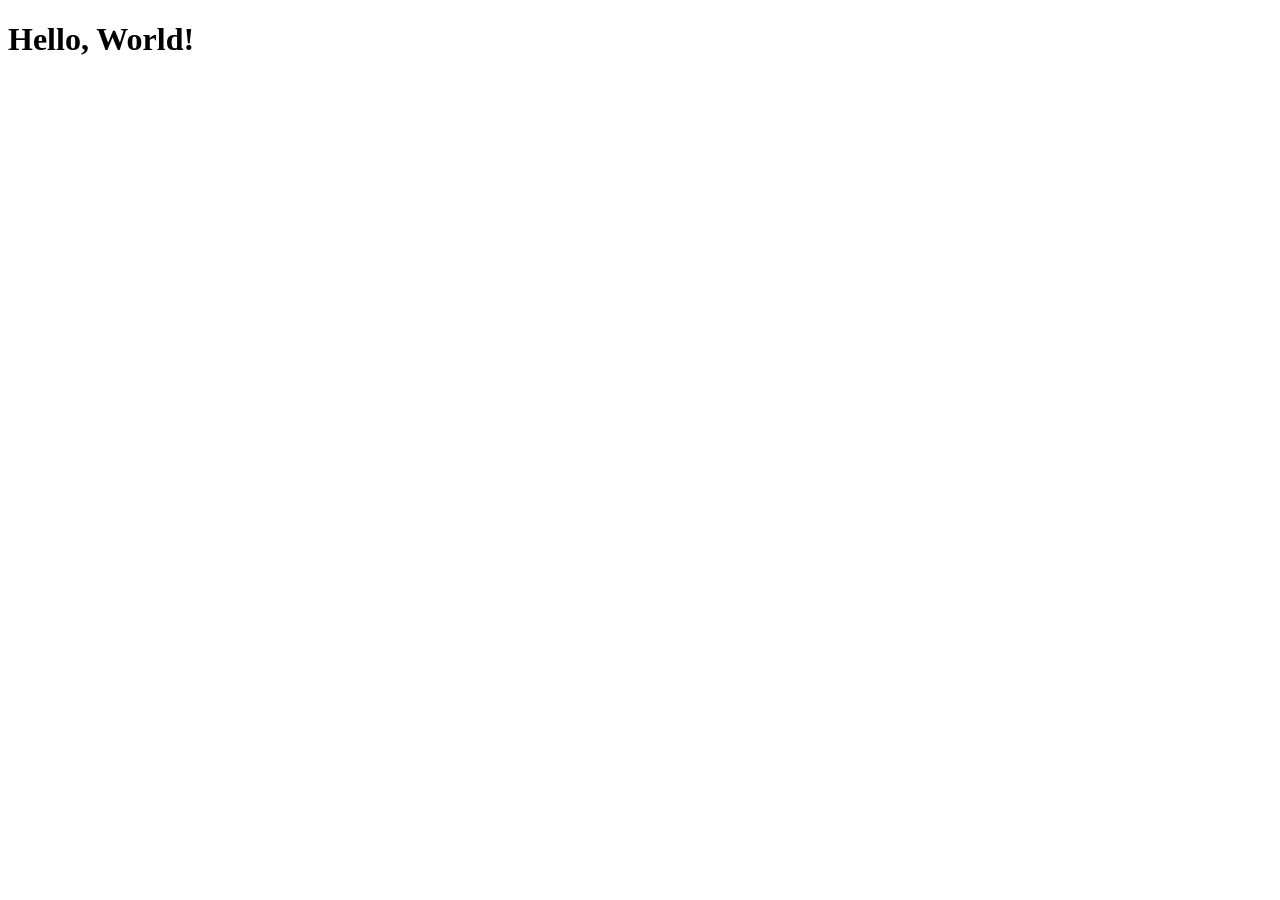
==== index.html @ c5223af7 "Initial website files" ====
<!DOCTYPE html>
<html lang="en">
<head>
    <meta charset="UTF-8">
    <meta name="viewport" content="width=device-width, initial-scale=1.0">
    <title>Document</title>
    <link rel="stylesheet" href="style.css">
</head>
<body>
    <h1>Hello, World!</h1>
</body>
</html>
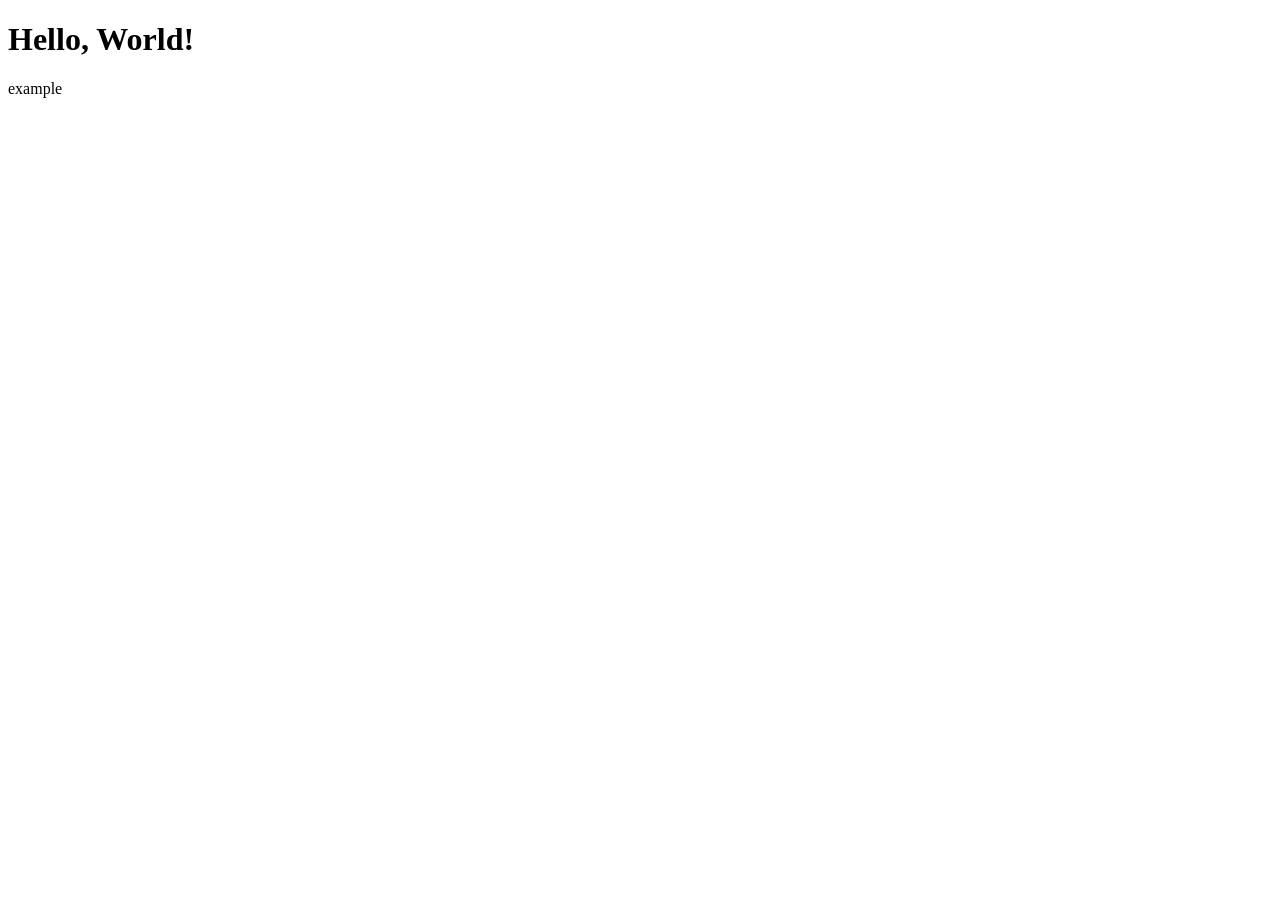
==== commit 113aa0e6: "example" ====
--- a/index.html
+++ b/index.html
@@ -8,5 +8,6 @@
 </head>
 <body>
     <h1>Hello, World!</h1>
+    <p>example</p>
 </body>
 </html>
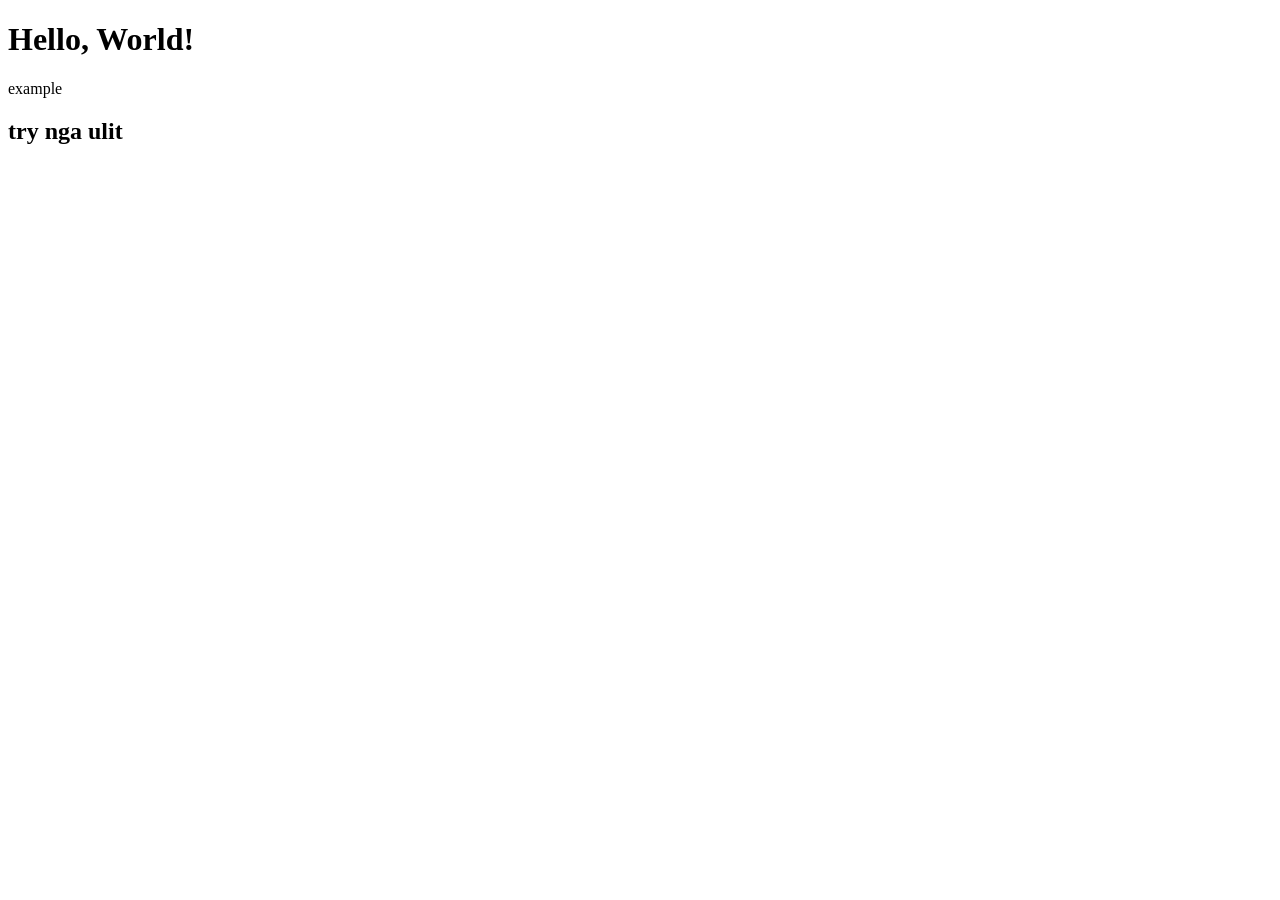
==== commit 110fe10d: "try nga ulit" ====
--- a/index.html
+++ b/index.html
@@ -9,5 +9,6 @@
 <body>
     <h1>Hello, World!</h1>
     <p>example</p>
+    <h2>try nga ulit</h2>
 </body>
-</html>+</html> 
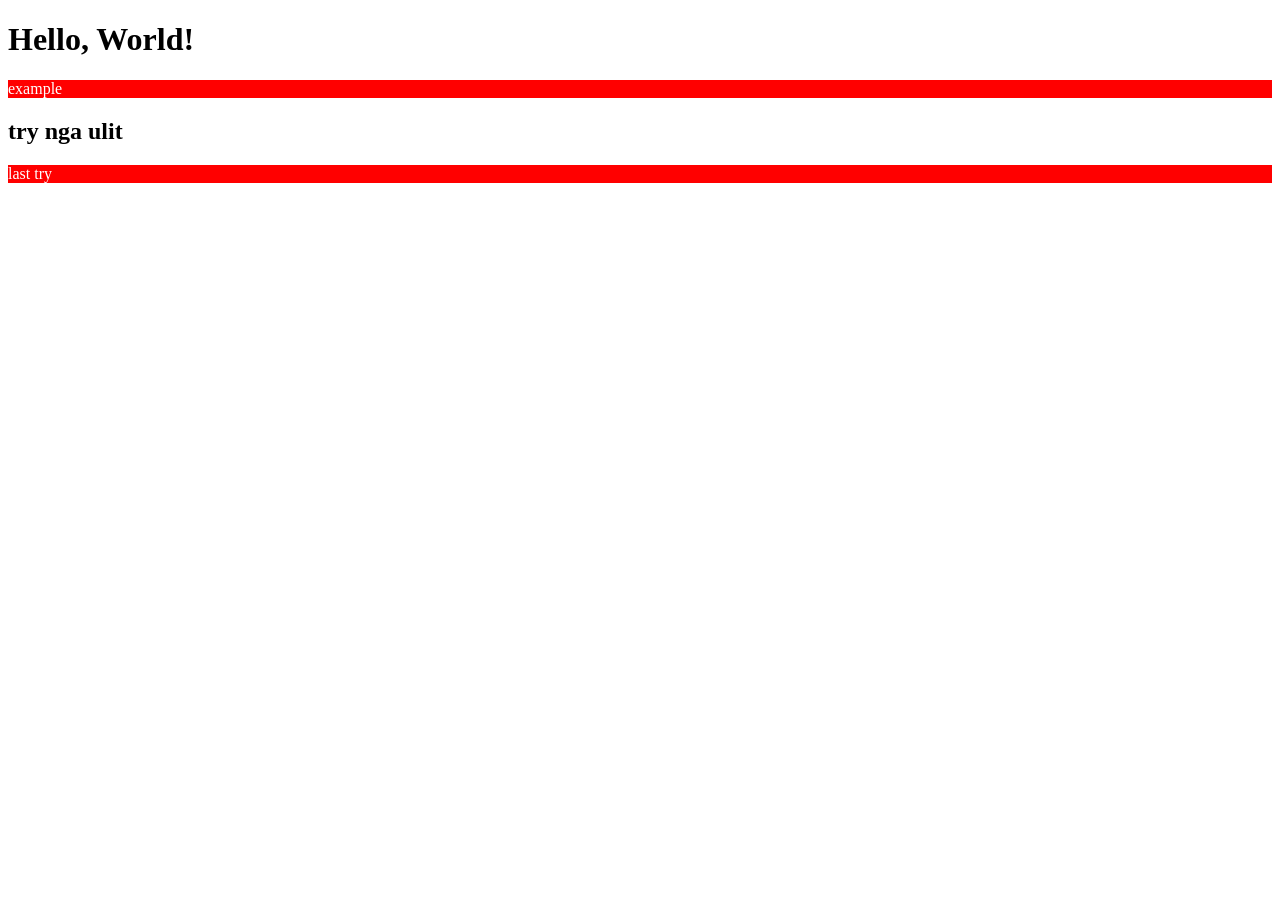
==== commit c4938d4c: "last try" ====
--- a/index.html
+++ b/index.html
@@ -10,5 +10,6 @@
     <h1>Hello, World!</h1>
     <p>example</p>
     <h2>try nga ulit</h2>
+    <p>last try</p>
 </body>
 </html> 
--- a/style.css
+++ b/style.css
@@ -0,0 +1,4 @@
+p{
+    background-color: red;
+    color: white;
+}
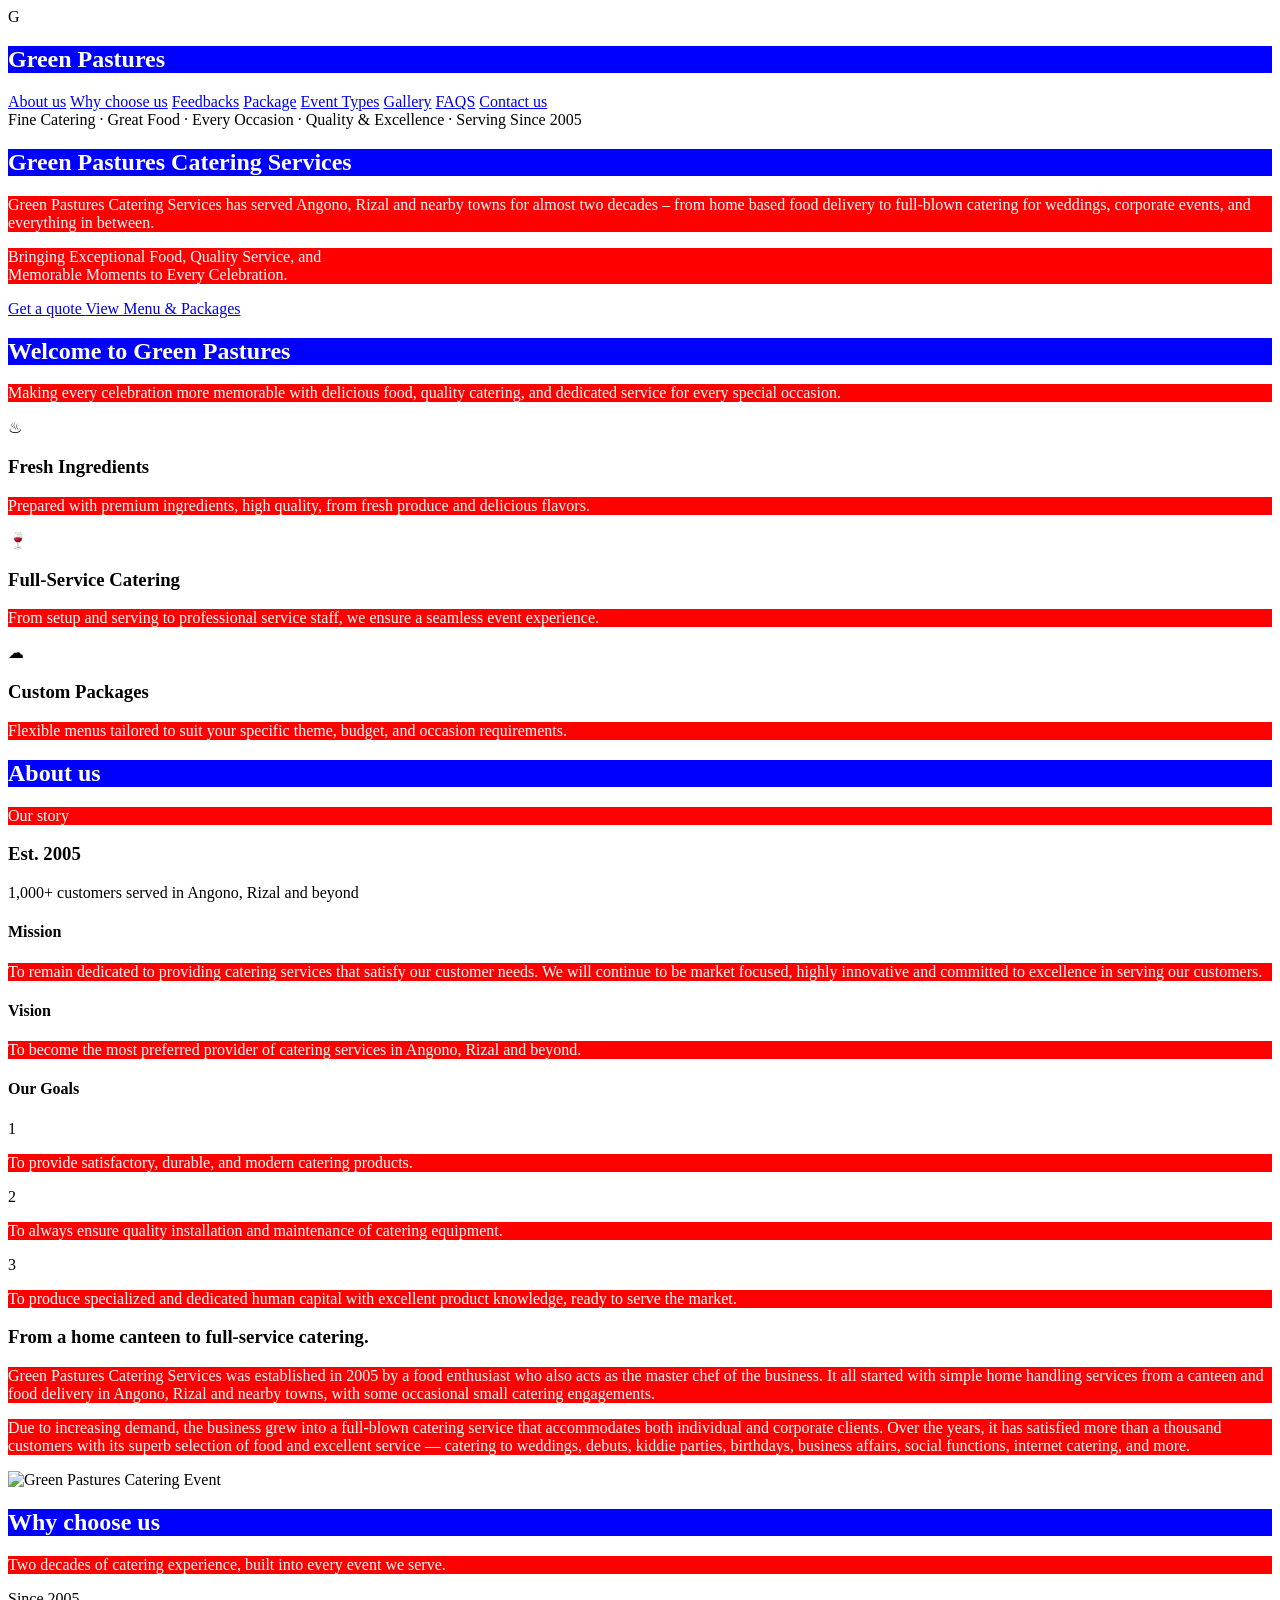
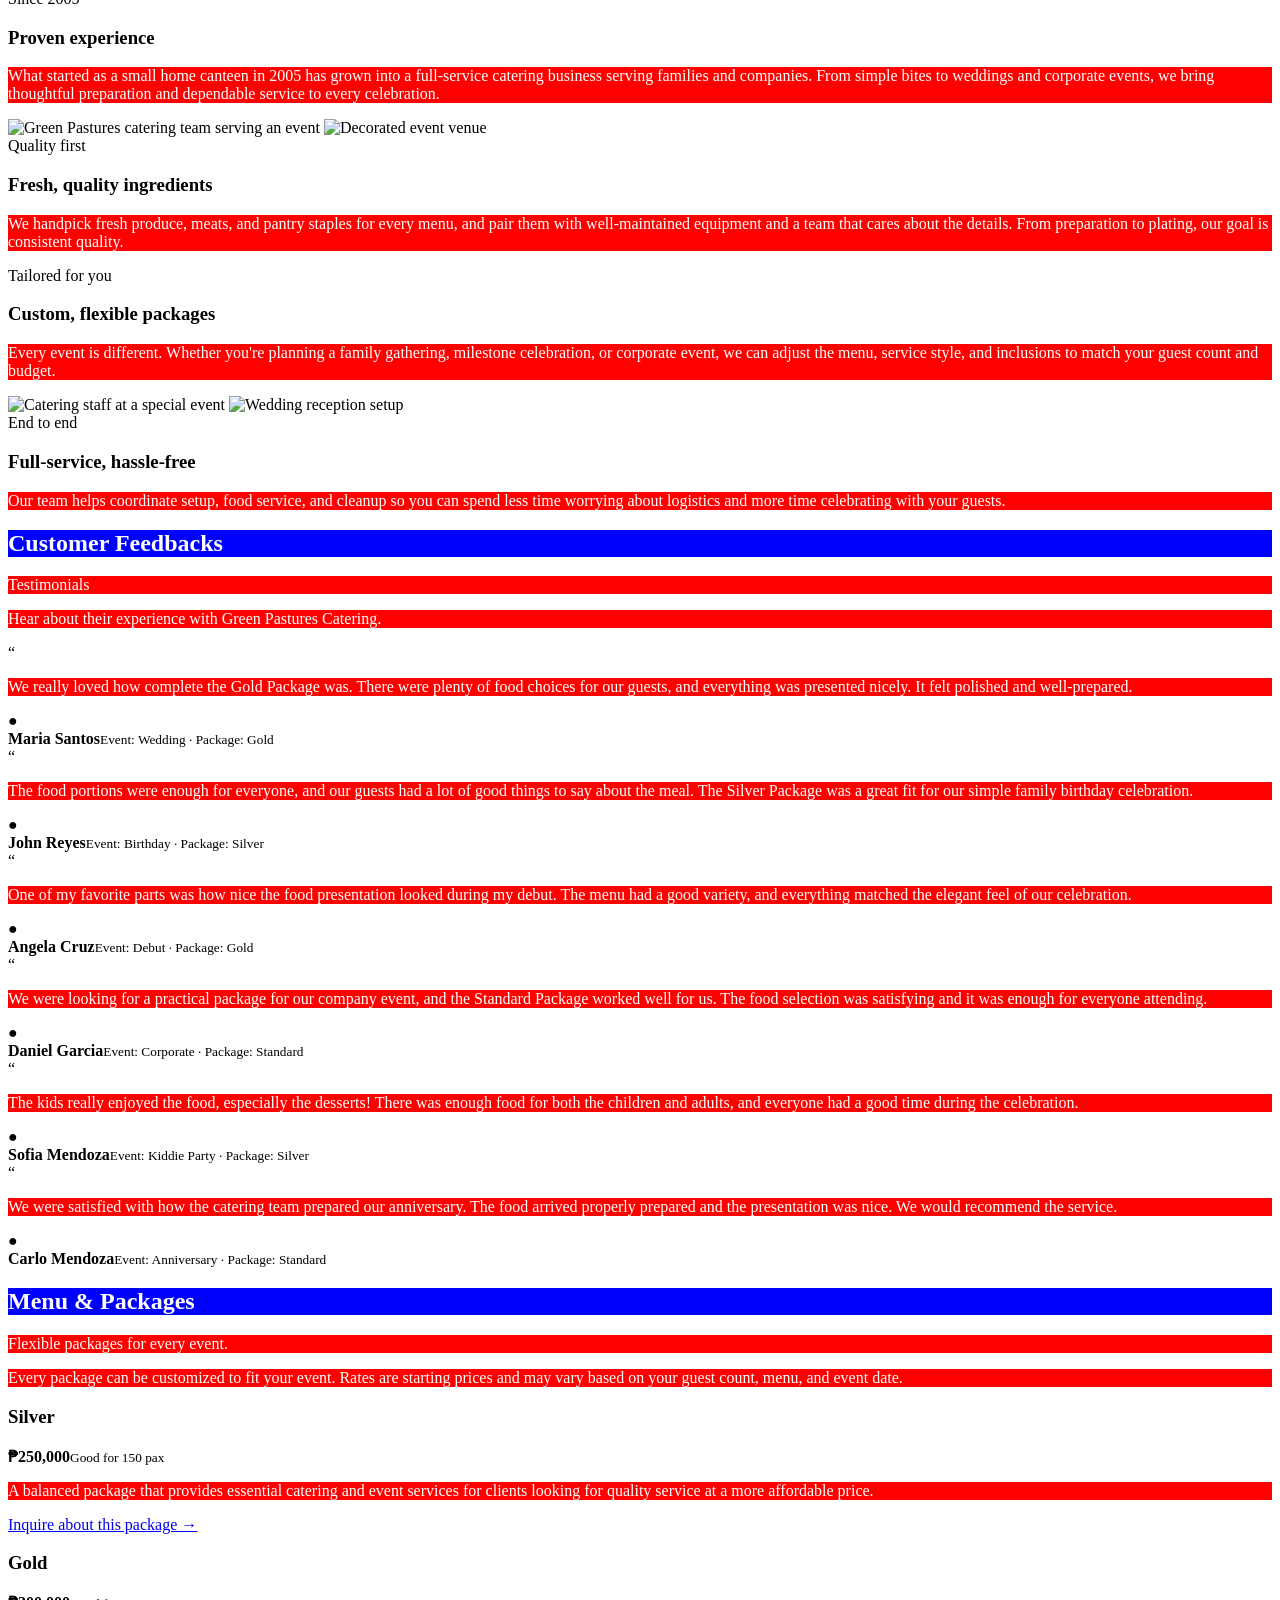
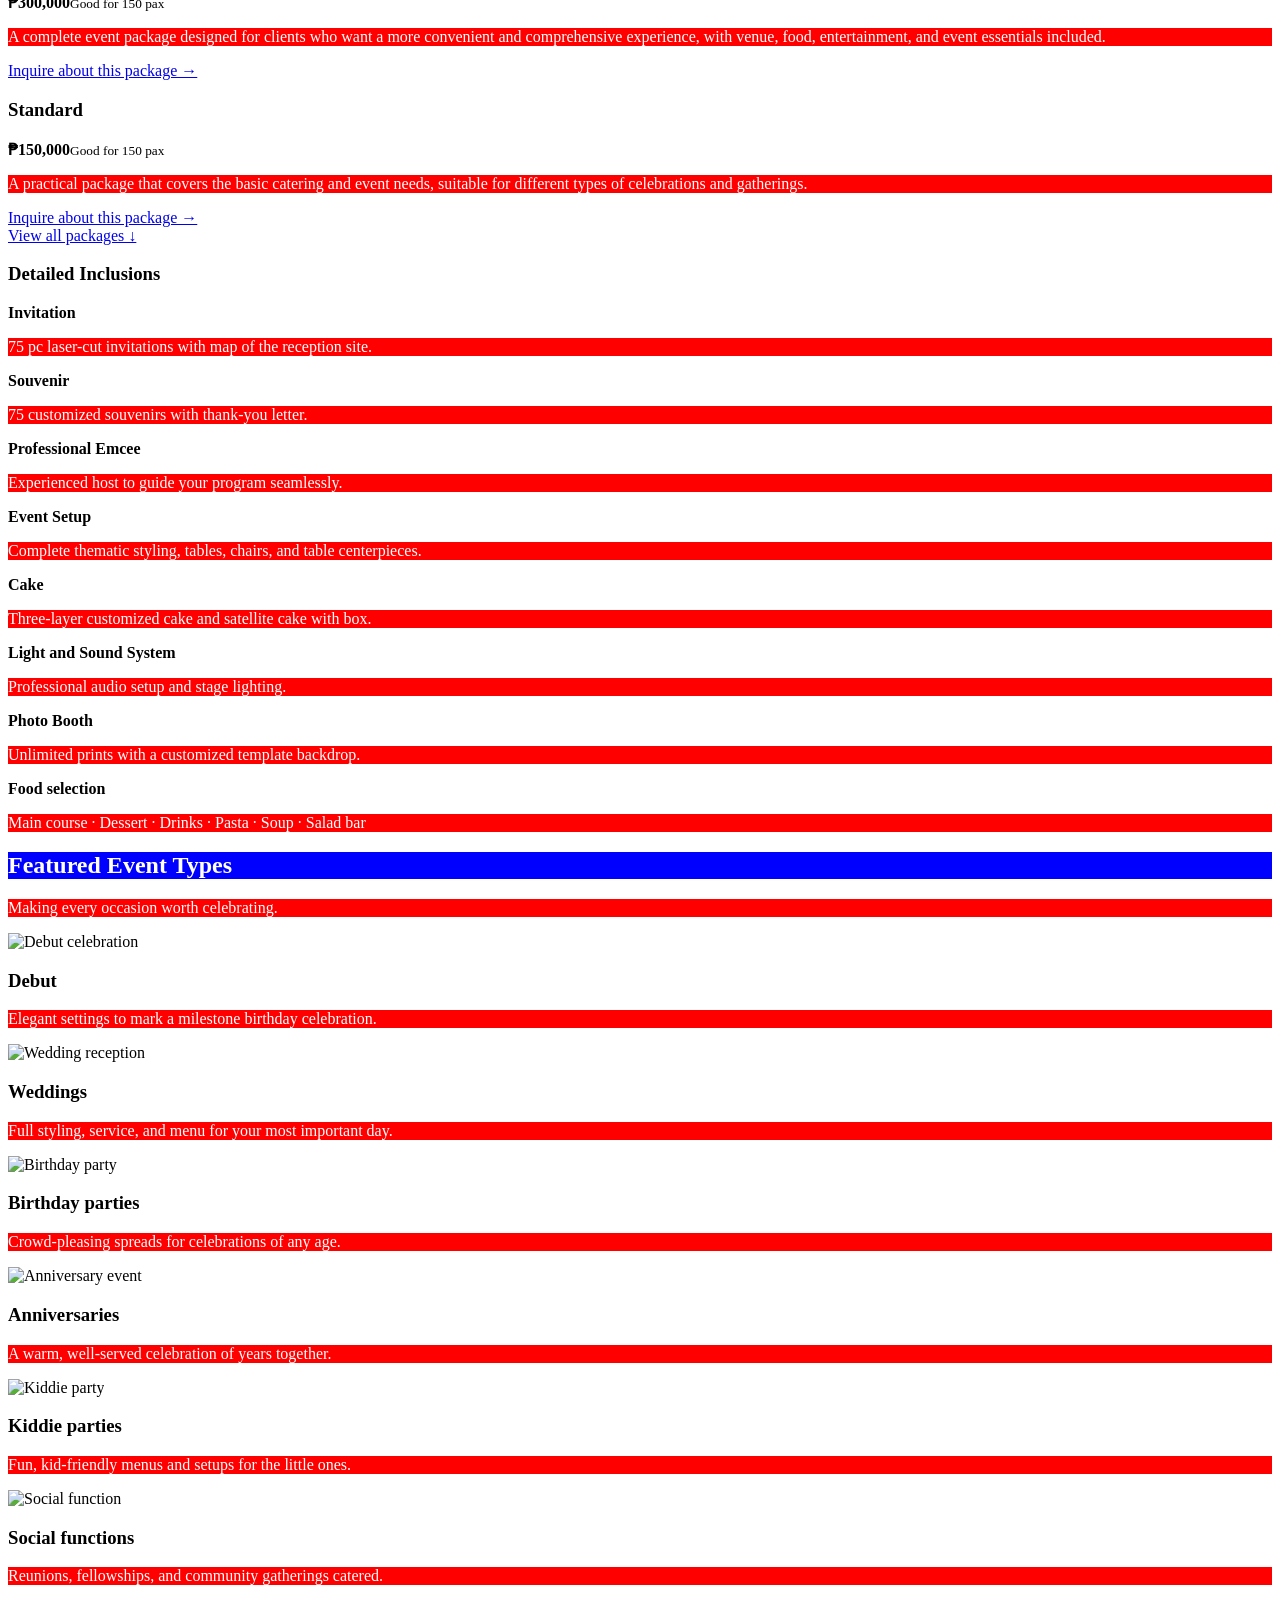
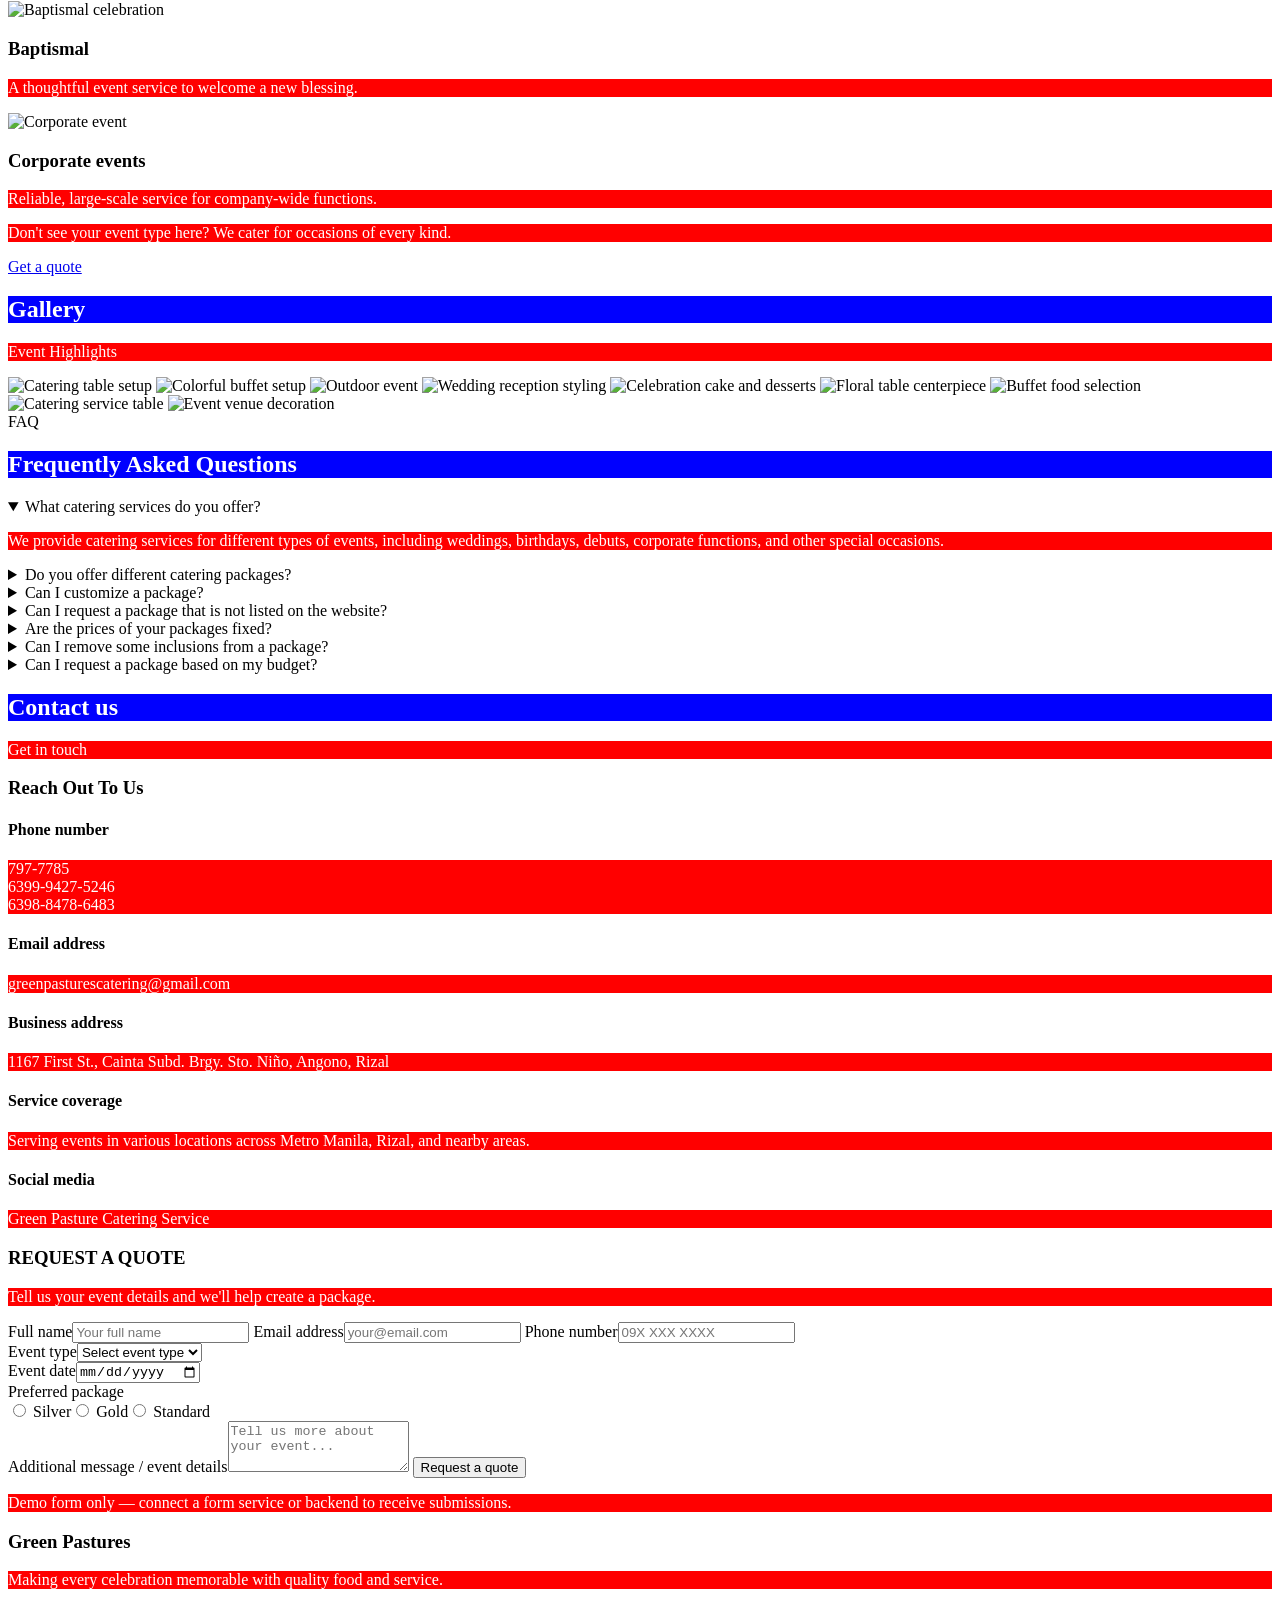
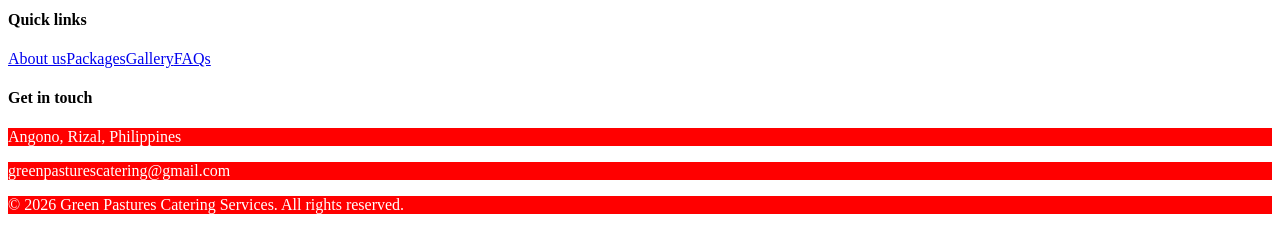
==== commit d6fadb95: "current pwede pa i update" ====
--- a/index.html
+++ b/index.html
@@ -1,15 +1,534 @@
 <!DOCTYPE html>
 <html lang="en">
+
 <head>
     <meta charset="UTF-8">
     <meta name="viewport" content="width=device-width, initial-scale=1.0">
-    <title>Document</title>
+
+    <title>Green Pastures Catering Services</title>
+
     <link rel="stylesheet" href="style.css">
+
 </head>
+
+
 <body>
-    <h1>Hello, World!</h1>
-    <p>example</p>
-    <h2>try nga ulit</h2>
-    <p>last try</p>
+    <header>
+
+        <div class="logo">
+
+            <div class="logo-icon">
+                G
+            </div>
+
+            <h2>
+                Green Pastures
+            </h2>
+
+        </div>
+
+
+        <nav>
+
+            <a href="#about">About us</a>
+
+            <a href="#why-choose-us">Why choose us</a>
+
+            <a href="#feedbacks">Feedbacks</a>
+
+            <a href="#packages">Package</a>
+
+            <a href="#event-types">Event Types</a>
+
+            <a href="#gallery">Gallery</a>
+
+            <a href="#faqs">FAQS</a>
+
+            <a href="#contact">Contact us</a>
+
+        </nav>
+
+    </header>
+
+
+    <section class="hero">
+
+        <div class="hero-content">
+
+
+            <div class="small-text">
+
+                Fine Catering · Great Food · Every Occasion ·
+                Quality & Excellence · Serving Since 2005
+
+            </div>
+
+
+            <div class="green-line"></div>
+
+
+            <h1>
+
+                Green Pastures Catering Services
+
+            </h1>
+
+
+            <p class="description">
+
+                Green Pastures Catering Services has served
+                Angono, Rizal and nearby towns for almost two decades –
+                from home based food delivery to full-blown catering
+                for weddings, corporate events, and everything in between.
+
+            </p>
+
+
+            <p class="subtitle">
+
+                Bringing Exceptional Food, Quality Service, and<br>
+
+                Memorable Moments to Every Celebration.
+
+            </p>
+
+
+            <div class="buttons">
+
+                <a href="#contact" class="button">
+
+                    Get a quote
+
+                </a>
+
+
+                <a href="#packages" class="button">
+
+                    View Menu & Packages
+
+                </a>
+
+            </div>
+
+
+        </div>
+
+    </section>
+
+
+    <section class="welcome">
+
+        <h2>
+            Welcome to Green Pastures
+        </h2>
+
+        <div class="welcome-line"></div>
+
+        <p>
+            Making every celebration more memorable with delicious food,
+            quality catering, and dedicated service for every special occasion.
+        </p>
+
+    </section>
+    <!-- card -->
+    <section class="features">
+
+        <div class="feature-container">
+
+
+            <div class="feature-card">
+
+                <div class="feature-icon">
+                    ♨
+                </div>
+
+                <h3>
+                    Fresh Ingredients
+                </h3>
+
+                <p>
+                    Prepared with premium ingredients,
+                    high quality, from fresh produce and
+                    delicious flavors.
+                </p>
+
+            </div>
+
+
+
+            <div class="feature-card">
+
+                <div class="feature-icon">
+                    🍷
+                </div>
+
+                <h3>
+                    Full-Service Catering
+                </h3>
+
+                <p>
+                    From setup and serving to professional
+                    service staff, we ensure a seamless
+                    event experience.
+                </p>
+
+            </div>
+
+
+
+            <div class="feature-card">
+
+                <div class="feature-icon">
+                    ☁
+                </div>
+
+                <h3>
+                    Custom Packages
+                </h3>
+
+                <p>
+                    Flexible menus tailored to suit your
+                    specific theme, budget, and occasion
+                    requirements.
+                </p>
+
+            </div>
+
+
+        </div>
+
+    </section>
+
+
+
+    <!-- about us -->
+    <section class="about" id="about">
+
+
+        <div class="about-title">
+
+            <h2>
+                About us
+            </h2>
+
+            <p>
+                Our story
+            </p>
+
+        </div>
+
+
+
+        <div class="about-container">
+
+
+            <div class="about-left">
+
+
+                <div class="established">
+
+                    <h3>
+                        Est. 2005
+                    </h3>
+
+                    <div class="small">
+                        1,000+ customers served in Angono, Rizal and beyond
+                    </div>
+
+
+                    <h4 class="about-heading">
+                        Mission
+                    </h4>
+
+                    <p>
+                        To remain dedicated to providing catering
+                        services that satisfy our customer needs.
+                        We will continue to be market focused,
+                        highly innovative and committed to excellence
+                        in serving our customers.
+                    </p>
+
+
+                    <h4 class="about-heading">
+                        Vision
+                    </h4>
+
+                    <p>
+                        To become the most preferred provider of
+                        catering services in Angono, Rizal and beyond.
+                    </p>
+
+                </div>
+
+
+
+                <!-- goals -->
+
+                <div class="goals">
+
+                    <h4 class="about-heading">
+                        Our Goals
+                    </h4>
+
+
+                    <div class="goal">
+
+                        <div class="goal-number">
+                            1
+                        </div>
+
+                        <p>
+                            To provide satisfactory, durable,
+                            and modern catering products.
+                        </p>
+
+                    </div>
+
+
+                    <div class="goal">
+
+                        <div class="goal-number">
+                            2
+                        </div>
+
+                        <p>
+                            To always ensure quality installation
+                            and maintenance of catering equipment.
+                        </p>
+
+                    </div>
+
+
+                    <div class="goal">
+
+                        <div class="goal-number">
+                            3
+                        </div>
+
+                        <p>
+                            To produce specialized and dedicated
+                            human capital with excellent product
+                            knowledge, ready to serve the market.
+                        </p>
+
+                    </div>
+
+                </div>
+
+            </div>
+
+            <div class="about-right">
+
+                <h3>
+                    From a home canteen to full-service catering.
+                </h3>
+
+
+                <p>
+                    Green Pastures Catering Services was established
+                    in 2005 by a food enthusiast who also acts as
+                    the master chef of the business. It all started
+                    with simple home handling services from a canteen
+                    and food delivery in Angono, Rizal and nearby
+                    towns, with some occasional small catering
+                    engagements.
+                </p>
+
+
+                <p>
+                    Due to increasing demand, the business grew into
+                    a full-blown catering service that accommodates
+                    both individual and corporate clients. Over the
+                    years, it has satisfied more than a thousand
+                    customers with its superb selection of food and
+                    excellent service — catering to weddings, debuts,
+                    kiddie parties, birthdays, business affairs,
+                    social functions, internet catering, and more.
+                </p>
+
+
+                <img src="6.jpg" alt="Green Pastures Catering Event" class="about-image">
+
+            </div>
+
+
+        </div>
+
+    </section>
+
+
+
+    <!-- why choose us -->
+    <section class="why-section" id="why-choose-us">
+        <div class="section-heading">
+            <h2>Why choose us</h2>
+            <p>Two decades of catering experience, built into every event we serve.</p>
+        </div>
+        <div class="why-grid">
+            <article class="why-copy">
+                <span class="eyebrow">Since 2005</span>
+                <h3>Proven experience</h3>
+                <p>What started as a small home canteen in 2005 has grown into a full-service catering business serving families and companies. From simple bites to weddings and corporate events, we bring thoughtful preparation and dependable service to every celebration.</p>
+            </article>
+            <img src="6.jpg" alt="Green Pastures catering team serving an event">
+            <img src="event-setup.jpg" alt="Decorated event venue">
+            <article class="why-copy">
+                <span class="eyebrow">Quality first</span>
+                <h3>Fresh, quality ingredients</h3>
+                <p>We handpick fresh produce, meats, and pantry staples for every menu, and pair them with well-maintained equipment and a team that cares about the details. From preparation to plating, our goal is consistent quality.</p>
+            </article>
+            <article class="why-copy">
+                <span class="eyebrow">Tailored for you</span>
+                <h3>Custom, flexible packages</h3>
+                <p>Every event is different. Whether you're planning a family gathering, milestone celebration, or corporate event, we can adjust the menu, service style, and inclusions to match your guest count and budget.</p>
+            </article>
+            <img src="event-team.jpg" alt="Catering staff at a special event">
+            <img src="wedding-setup.jpg" alt="Wedding reception setup">
+            <article class="why-copy">
+                <span class="eyebrow">End to end</span>
+                <h3>Full-service, hassle-free</h3>
+                <p>Our team helps coordinate setup, food service, and cleanup so you can spend less time worrying about logistics and more time celebrating with your guests.</p>
+            </article>
+        </div>
+    </section>
+
+    <!-- feedbacks -->
+    <section class="feedback-section" id="feedbacks">
+        <div class="section-heading">
+            <h2>Customer Feedbacks</h2>
+            <p>Testimonials</p>
+        </div>
+        <p class="section-intro">Hear about their experience with Green Pastures Catering.</p>
+        <div class="feedback-grid">
+            <article class="quote-card"><span class="quote-mark">“</span><p>We really loved how complete the Gold Package was. There were plenty of food choices for our guests, and everything was presented nicely. It felt polished and well-prepared.</p><div class="reviewer"><span>●</span><div><b>Maria Santos</b><small>Event: Wedding · Package: Gold</small></div></div></article>
+            <article class="quote-card"><span class="quote-mark">“</span><p>The food portions were enough for everyone, and our guests had a lot of good things to say about the meal. The Silver Package was a great fit for our simple family birthday celebration.</p><div class="reviewer"><span>●</span><div><b>John Reyes</b><small>Event: Birthday · Package: Silver</small></div></div></article>
+            <article class="quote-card"><span class="quote-mark">“</span><p>One of my favorite parts was how nice the food presentation looked during my debut. The menu had a good variety, and everything matched the elegant feel of our celebration.</p><div class="reviewer"><span>●</span><div><b>Angela Cruz</b><small>Event: Debut · Package: Gold</small></div></div></article>
+            <article class="quote-card"><span class="quote-mark">“</span><p>We were looking for a practical package for our company event, and the Standard Package worked well for us. The food selection was satisfying and it was enough for everyone attending.</p><div class="reviewer"><span>●</span><div><b>Daniel Garcia</b><small>Event: Corporate · Package: Standard</small></div></div></article>
+            <article class="quote-card"><span class="quote-mark">“</span><p>The kids really enjoyed the food, especially the desserts! There was enough food for both the children and adults, and everyone had a good time during the celebration.</p><div class="reviewer"><span>●</span><div><b>Sofia Mendoza</b><small>Event: Kiddie Party · Package: Silver</small></div></div></article>
+            <article class="quote-card"><span class="quote-mark">“</span><p>We were satisfied with how the catering team prepared our anniversary. The food arrived properly prepared and the presentation was nice. We would recommend the service.</p><div class="reviewer"><span>●</span><div><b>Carlo Mendoza</b><small>Event: Anniversary · Package: Standard</small></div></div></article>
+        </div>
+    </section>
+
+    <!-- packages -->
+    <section class="packages-section" id="packages">
+        <div class="section-heading">
+            <h2>Menu &amp; Packages</h2>
+            <p>Flexible packages for every event.</p>
+        </div>
+        <p class="section-intro">Every package can be customized to fit your event. Rates are starting prices and may vary based on your guest count, menu, and event date.</p>
+        <div class="package-grid">
+            <article class="package-card">
+                <h3>Silver</h3><strong>₱250,000</strong><small>Good for 150 pax</small>
+                <p>A balanced package that provides essential catering and event services for clients looking for quality service at a more affordable price.</p>
+                <a href="#contact">Inquire about this package →</a>
+            </article>
+            <article class="package-card featured-package">
+                <h3>Gold</h3><strong>₱300,000</strong><small>Good for 150 pax</small>
+                <p>A complete event package designed for clients who want a more convenient and comprehensive experience, with venue, food, entertainment, and event essentials included.</p>
+                <a href="#contact">Inquire about this package →</a>
+            </article>
+            <article class="package-card">
+                <h3>Standard</h3><strong>₱150,000</strong><small>Good for 150 pax</small>
+                <p>A practical package that covers the basic catering and event needs, suitable for different types of celebrations and gatherings.</p>
+                <a href="#contact">Inquire about this package →</a>
+            </article>
+        </div>
+        <a class="dark-button" href="#package-details">View all packages ↓</a>
+        <div id="package-details" class="package-details">
+            <h3>Detailed Inclusions</h3>
+            <div class="inclusion-grid">
+                <article><b>Invitation</b><p>75 pc laser-cut invitations with map of the reception site.</p></article>
+                <article><b>Souvenir</b><p>75 customized souvenirs with thank-you letter.</p></article>
+                <article><b>Professional Emcee</b><p>Experienced host to guide your program seamlessly.</p></article>
+                <article><b>Event Setup</b><p>Complete thematic styling, tables, chairs, and table centerpieces.</p></article>
+                <article><b>Cake</b><p>Three-layer customized cake and satellite cake with box.</p></article>
+                <article><b>Light and Sound System</b><p>Professional audio setup and stage lighting.</p></article>
+                <article><b>Photo Booth</b><p>Unlimited prints with a customized template backdrop.</p></article>
+                <article><b>Food selection</b><p>Main course · Dessert · Drinks · Pasta · Soup · Salad bar</p></article>
+            </div>
+        </div>
+    </section>
+
+    <!-- event types -->
+    <section class="event-section" id="event-types">
+        <div class="section-heading"><h2>Featured Event Types</h2><p>Making every occasion worth celebrating.</p></div>
+        <div class="event-grid">
+            <article><img src="debut.jpg" alt="Debut celebration"><h3>Debut</h3><p>Elegant settings to mark a milestone birthday celebration.</p></article>
+            <article><img src="wedding-setup.jpg" alt="Wedding reception"><h3>Weddings</h3><p>Full styling, service, and menu for your most important day.</p></article>
+            <article><img src="birthday.jpg" alt="Birthday party"><h3>Birthday parties</h3><p>Crowd-pleasing spreads for celebrations of any age.</p></article>
+            <article><img src="anniversary.jpg" alt="Anniversary event"><h3>Anniversaries</h3><p>A warm, well-served celebration of years together.</p></article>
+            <article><img src="kiddie-party.jpg" alt="Kiddie party"><h3>Kiddie parties</h3><p>Fun, kid-friendly menus and setups for the little ones.</p></article>
+            <article><img src="social-event.jpg" alt="Social function"><h3>Social functions</h3><p>Reunions, fellowships, and community gatherings catered.</p></article>
+            <article><img src="baptismal.jpg" alt="Baptismal celebration"><h3>Baptismal</h3><p>A thoughtful event service to welcome a new blessing.</p></article>
+            <article><img src="corporate.jpg" alt="Corporate event"><h3>Corporate events</h3><p>Reliable, large-scale service for company-wide functions.</p></article>
+        </div>
+        <p class="event-note">Don't see your event type here? We cater for occasions of every kind.</p>
+        <a class="dark-button" href="#contact">Get a quote</a>
+    </section>
+
+    <!-- gallery -->
+    <section class="gallery-section" id="gallery">
+        <div class="section-heading"><h2>Gallery</h2><p>Event Highlights</p></div>
+        <div class="gallery-grid">
+            <img src="gallery-1.jpg" alt="Catering table setup">
+            <img src="gallery-2.jpg" alt="Colorful buffet setup">
+            <img src="gallery-3.jpg" alt="Outdoor event">
+            <img src="gallery-4.jpg" alt="Wedding reception styling">
+            <img src="gallery-5.jpg" alt="Celebration cake and desserts">
+            <img src="gallery-6.jpg" alt="Floral table centerpiece">
+            <img src="gallery-7.jpg" alt="Buffet food selection">
+            <img src="gallery-8.jpg" alt="Catering service table">
+            <img src="gallery-9.jpg" alt="Event venue decoration">
+        </div>
+    </section>
+
+    <!-- faq -->
+    <section class="faq-section" id="faqs">
+        <div class="faq-banner"><span class="eyebrow">FAQ</span><h2>Frequently Asked Questions</h2></div>
+        <div class="faq-list">
+            <details open><summary>What catering services do you offer?</summary><p>We provide catering services for different types of events, including weddings, birthdays, debuts, corporate functions, and other special occasions.</p></details>
+            <details><summary>Do you offer different catering packages?</summary><p>Yes. We offer different packages designed to accommodate different event needs and preferences.</p></details>
+            <details><summary>Can I customize a package?</summary><p>Yes. Our packages can be adjusted based on your event type, number of guests, preferred services, and specific requirements.</p></details>
+            <details><summary>Can I request a package that is not listed on the website?</summary><p>Yes. You may contact us to discuss your preferred services and event requirements.</p></details>
+            <details><summary>Are the prices of your packages fixed?</summary><p>Package prices may depend on the selected package and event requirements. Contact us for a quote based on your needs.</p></details>
+            <details><summary>Can I remove some inclusions from a package?</summary><p>Yes. Package inclusions may be adjusted depending on your event requirements. Contact us to discuss your preferred package setup.</p></details>
+            <details><summary>Can I request a package based on my budget?</summary><p>You may share your budget and event requirements so we can discuss possible options.</p></details>
+        </div>
+    </section>
+
+    <!-- contact -->
+    <section class="contact-section" id="contact">
+        <div class="section-heading"><h2>Contact us</h2><p>Get in touch</p></div>
+        <div class="contact-layout">
+            <div class="contact-info">
+                <h3>Reach Out To Us</h3>
+                <h4>Phone number</h4><p>797-7785<br>6399-9427-5246<br>6398-8478-6483</p>
+                <h4>Email address</h4><p>greenpasturescatering@gmail.com</p>
+                <h4>Business address</h4><p>1167 First St., Cainta Subd. Brgy. Sto. Niño, Angono, Rizal</p>
+                <h4>Service coverage</h4><p>Serving events in various locations across Metro Manila, Rizal, and nearby areas.</p>
+                <h4>Social media</h4><p>Green Pasture Catering Service</p>
+            </div>
+            <form class="quote-form" action="#" method="post">
+                <h3>REQUEST A QUOTE</h3><p class="form-caption">Tell us your event details and we'll help create a package.</p>
+                <label for="full-name">Full name</label><input id="full-name" name="full-name" type="text" placeholder="Your full name" required>
+                <label for="email">Email address</label><input id="email" name="email" type="email" placeholder="your@email.com" required>
+                <label for="phone">Phone number</label><input id="phone" name="phone" type="tel" placeholder="09X XXX XXXX">
+                <div class="form-row"><div><label for="event-type">Event type</label><select id="event-type" name="event-type"><option>Select event type</option><option>Wedding</option><option>Debut</option><option>Birthday</option><option>Corporate event</option><option>Other</option></select></div><div><label for="event-date">Event date</label><input id="event-date" name="event-date" type="date"></div></div>
+                <label>Preferred package</label><div class="package-options"><label><input type="radio" name="package" value="Silver"> Silver</label><label><input type="radio" name="package" value="Gold"> Gold</label><label><input type="radio" name="package" value="Standard"> Standard</label></div>
+                <label for="message">Additional message / event details</label><textarea id="message" name="message" rows="3" placeholder="Tell us more about your event..."></textarea>
+                <button type="submit">Request a quote</button>
+                <p class="form-caption">Demo form only — connect a form service or backend to receive submissions.</p>
+            </form>
+        </div>
+    </section>
+
+    <footer class="site-footer">
+        <div><h3>Green Pastures</h3><p>Making every celebration memorable with quality food and service.</p></div>
+        <div><h4>Quick links</h4><a href="#about">About us</a><a href="#packages">Packages</a><a href="#gallery">Gallery</a><a href="#faqs">FAQs</a></div>
+        <div><h4>Get in touch</h4><p>Angono, Rizal, Philippines</p><p>greenpasturescatering@gmail.com</p></div>
+        <p class="copyright">© 2026 Green Pastures Catering Services. All rights reserved.</p>
+    </footer>
+
 </body>
-</html> +
+</html>
--- a/style.css
+++ b/style.css
@@ -1,4 +1,8 @@
 p{
     background-color: red;
     color: white;
+}
+h1, h2{
+    background-color: blue;
+    color: white;
 }
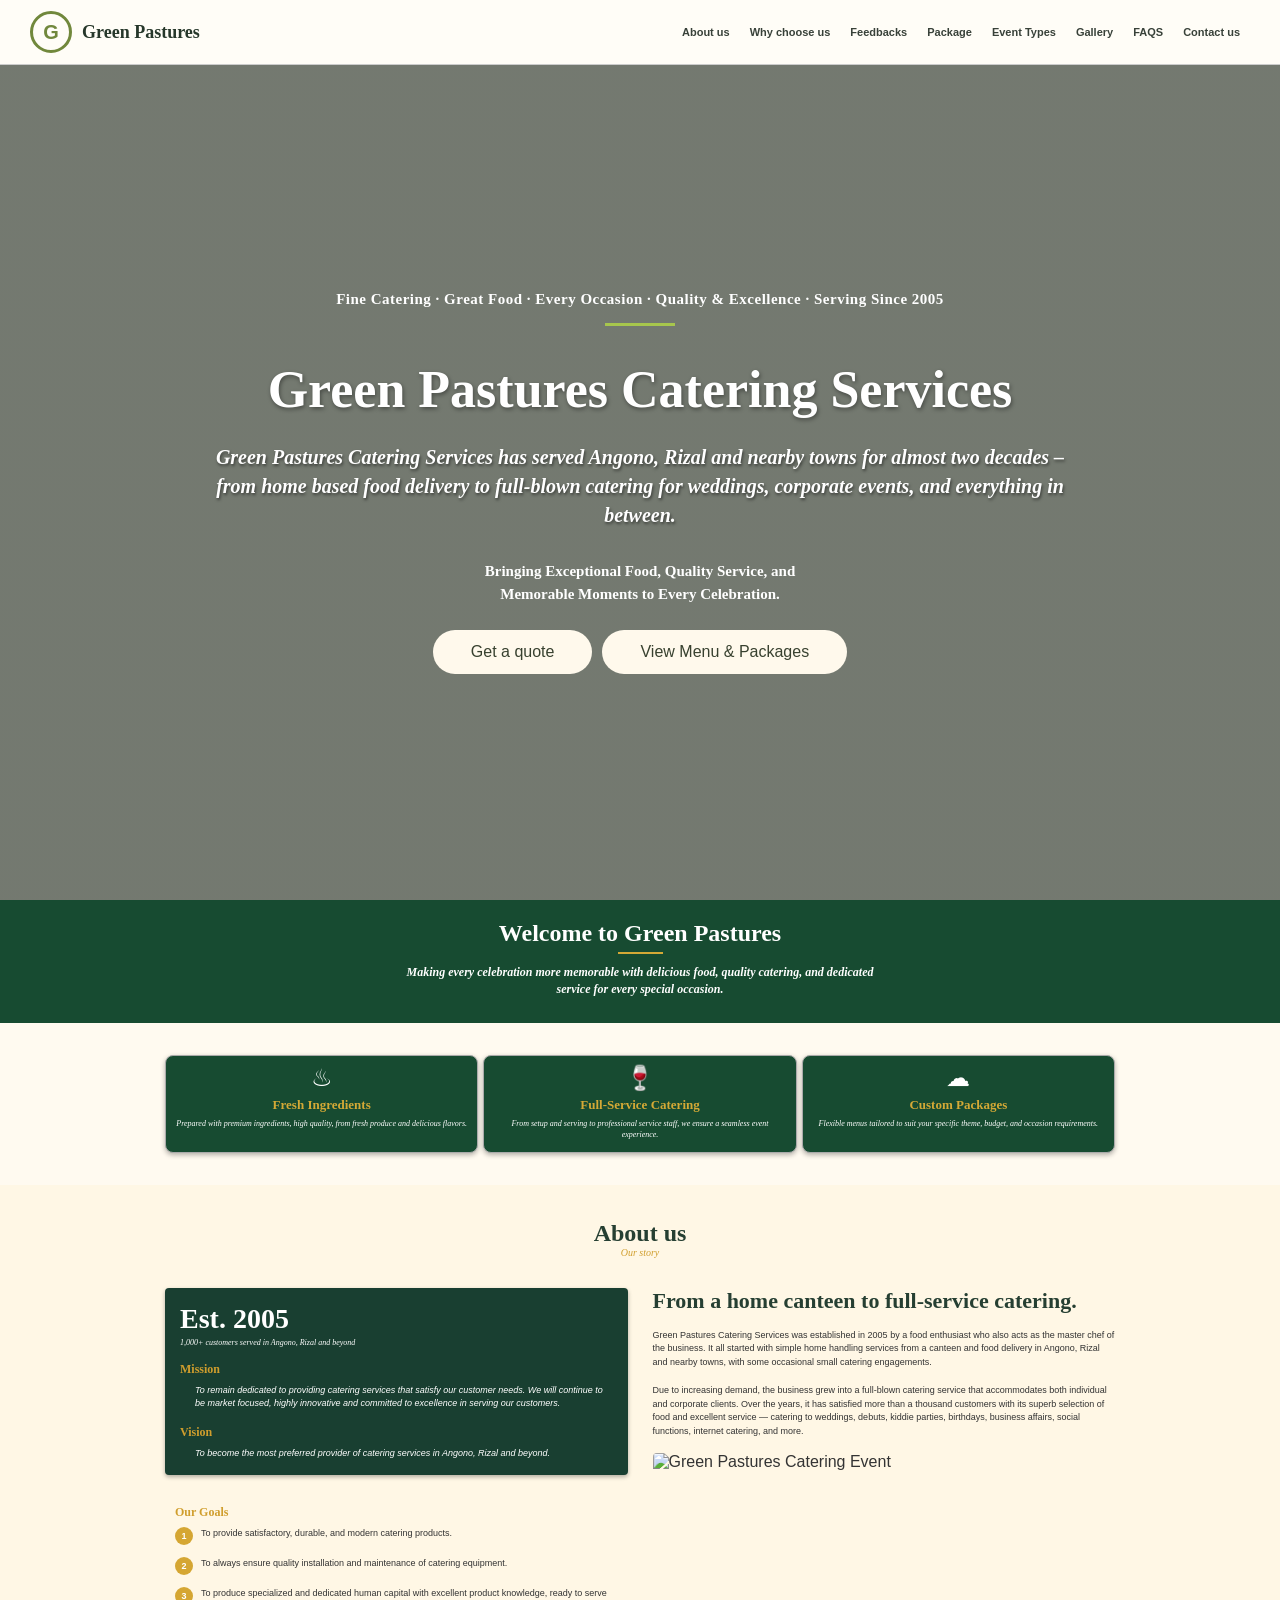
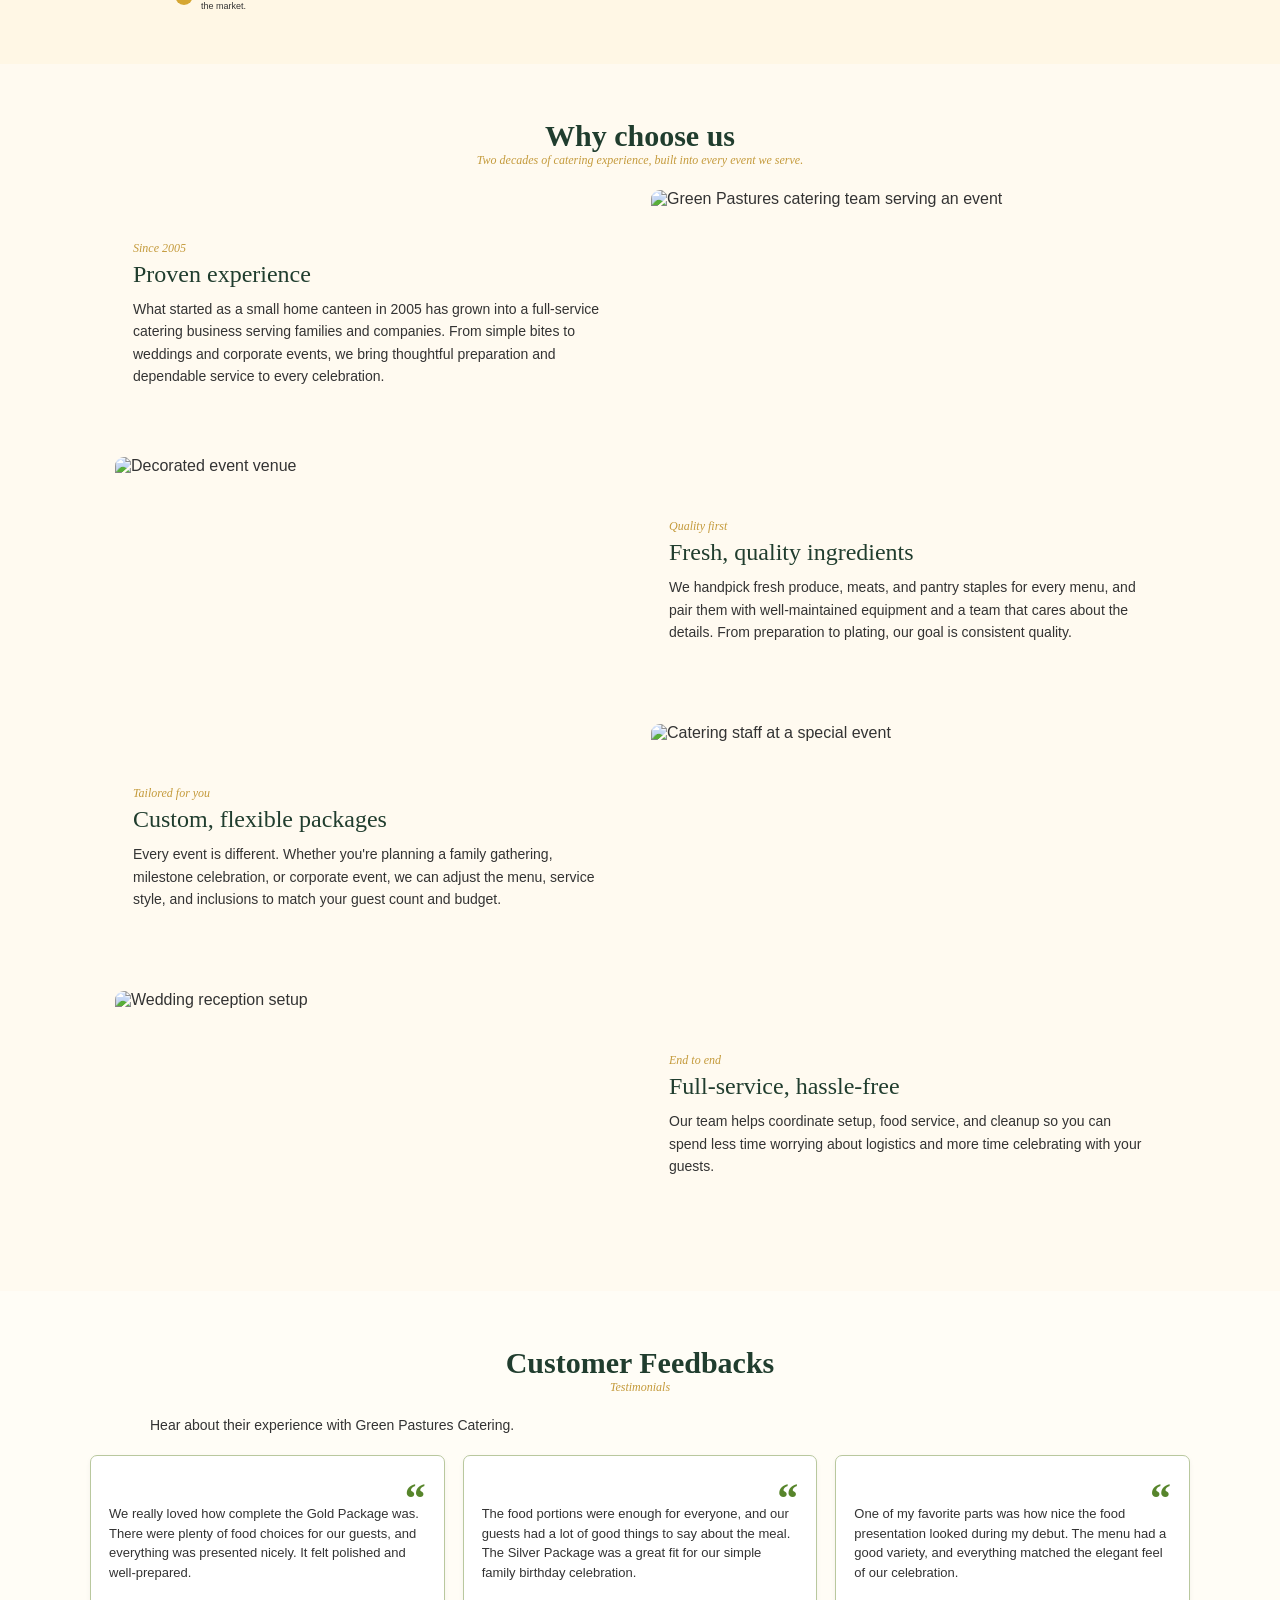
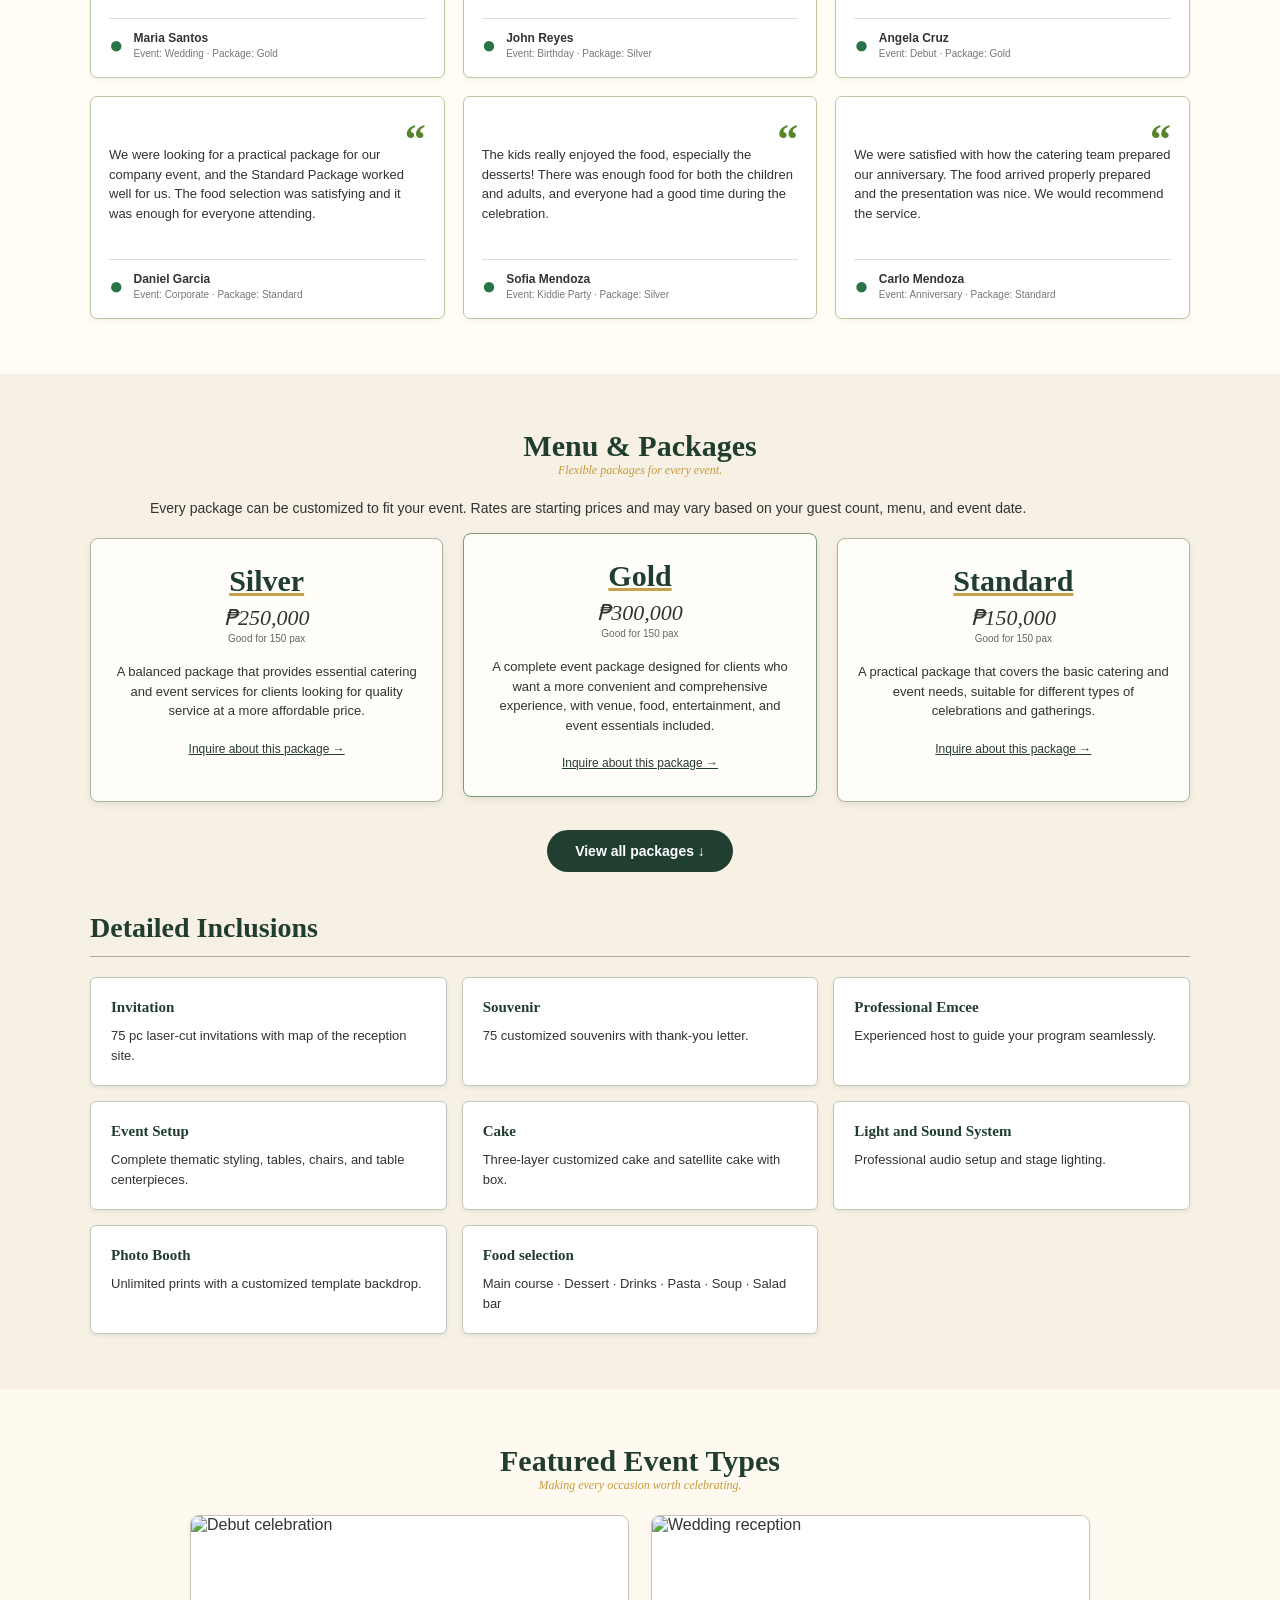
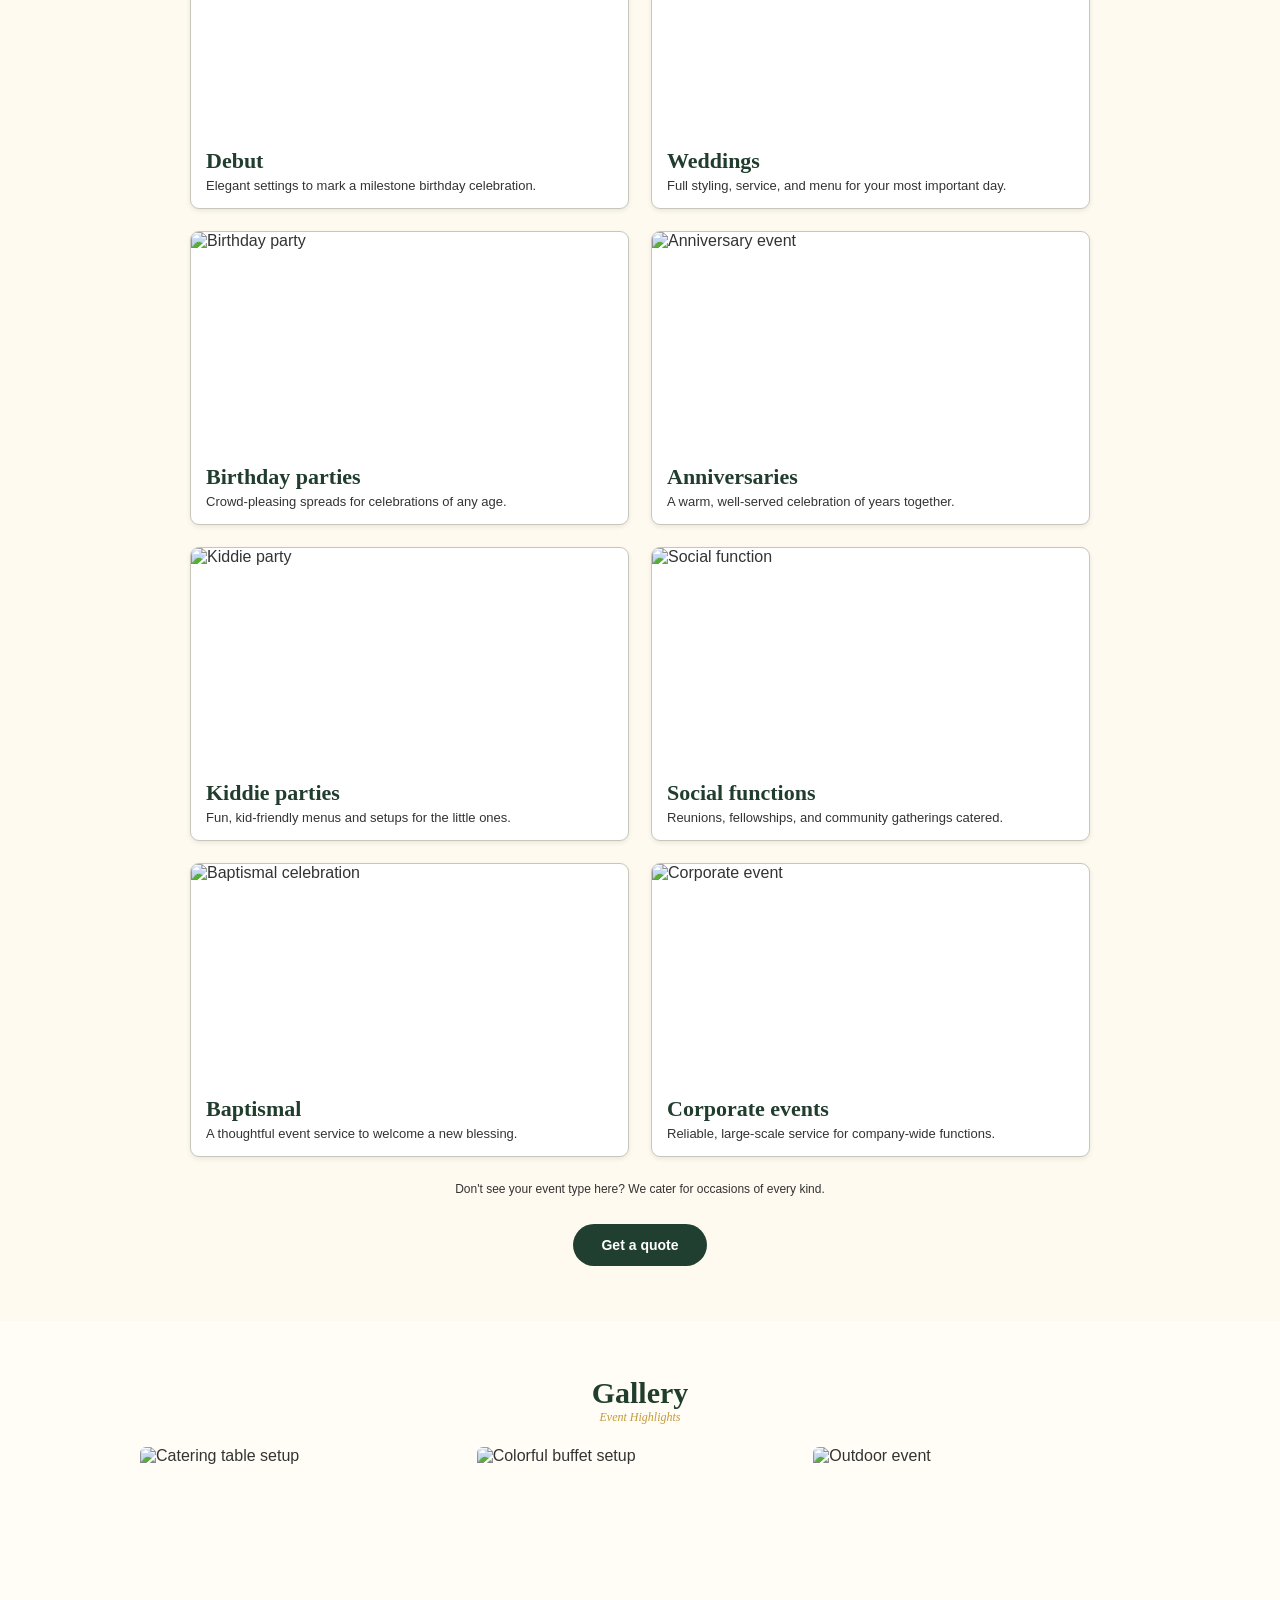
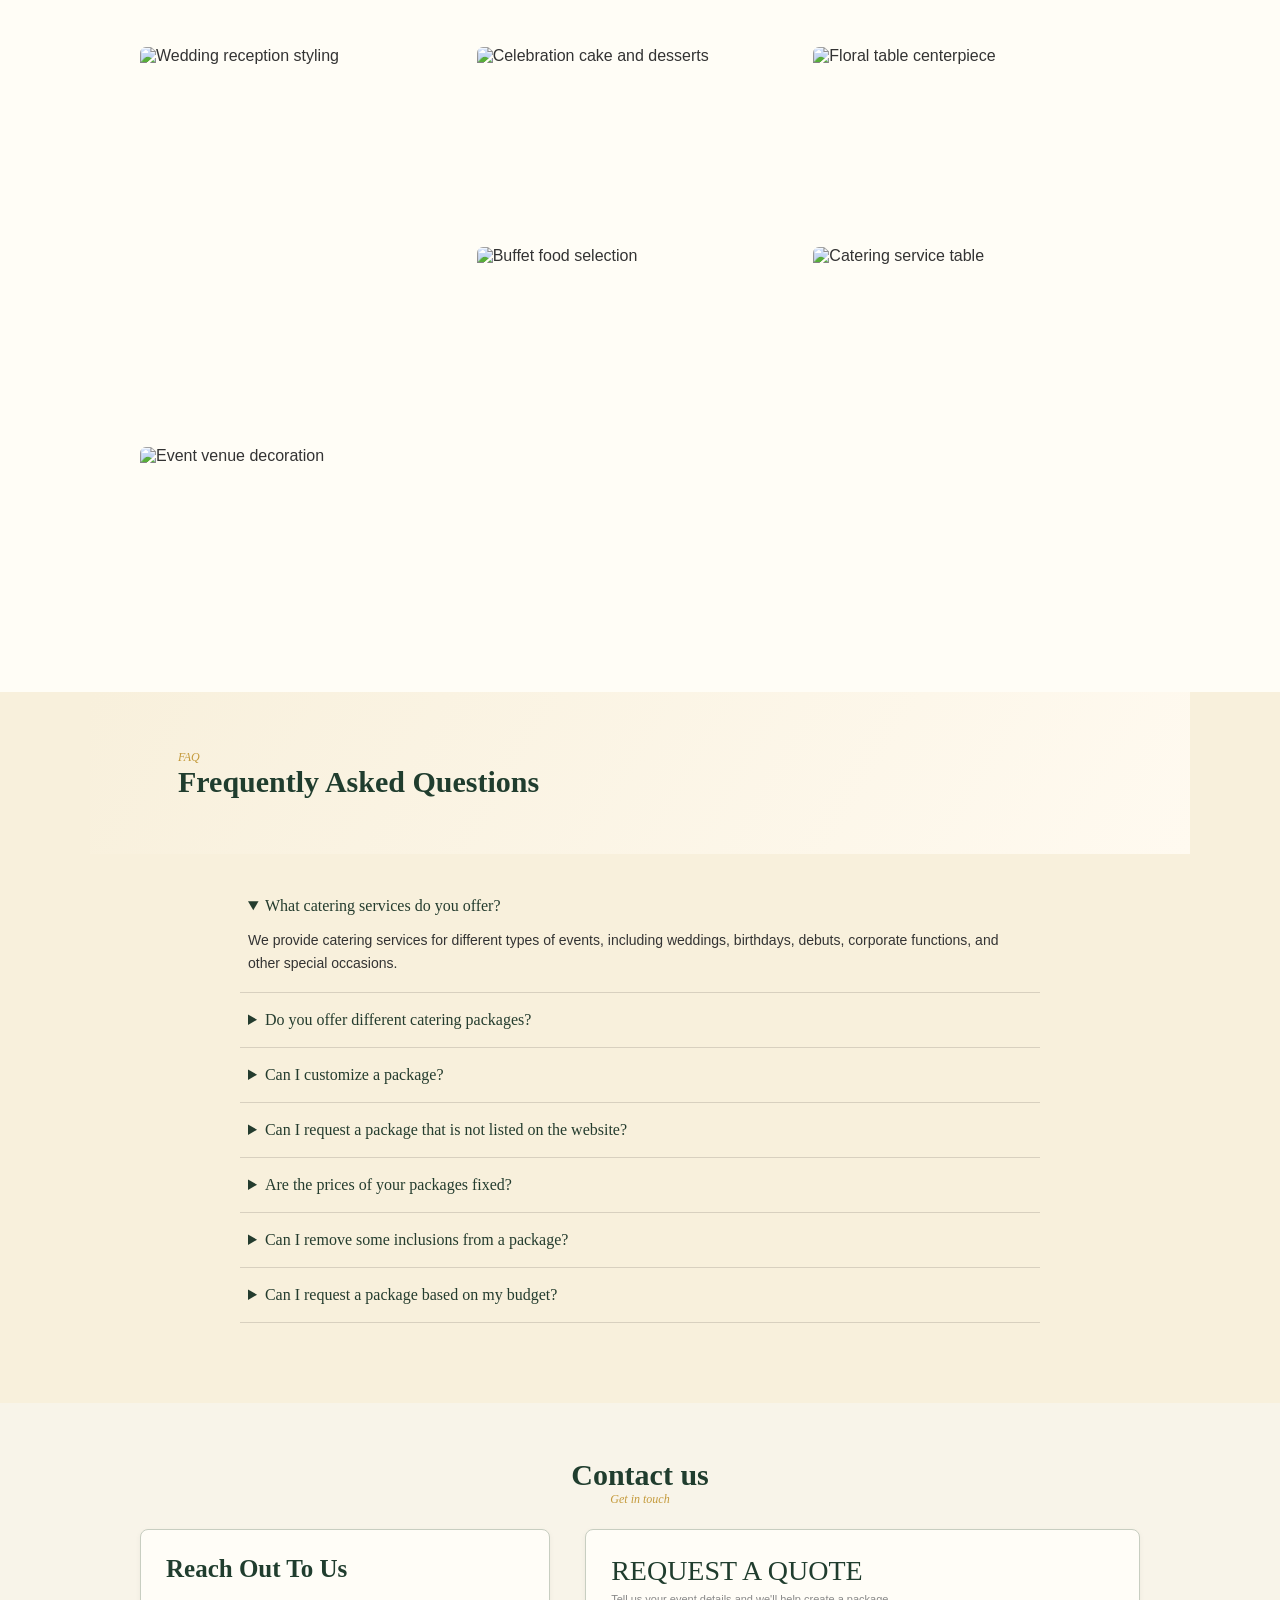
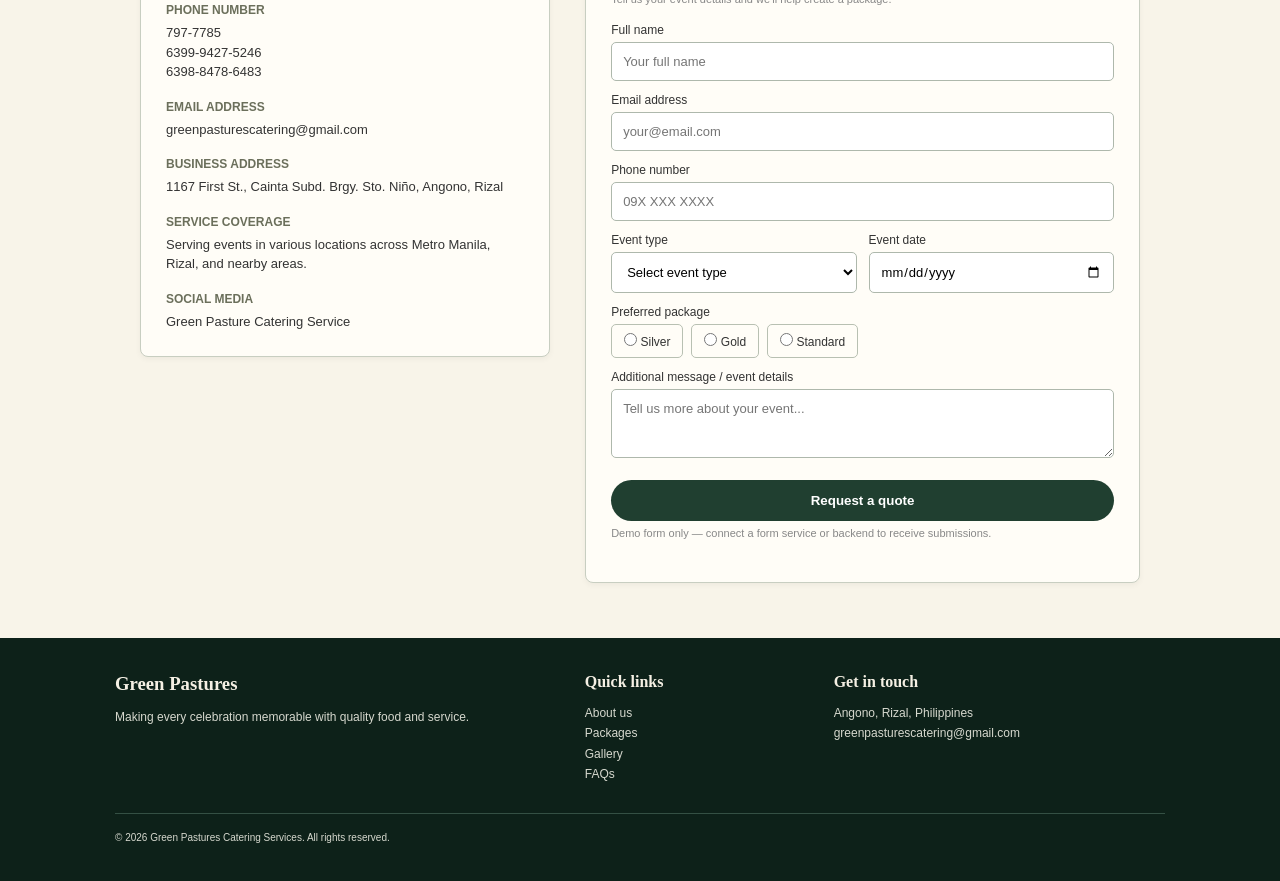
==== commit ed3dc119: "Update index.html Added a description and subtitle to the hero section." ====
--- a/index.html
+++ b/index.html
@@ -1,33 +1,22 @@
 <!DOCTYPE html>
 <html lang="en">
-
 <head>
     <meta charset="UTF-8">
     <meta name="viewport" content="width=device-width, initial-scale=1.0">
-
     <title>Green Pastures Catering Services</title>
-
     <link rel="stylesheet" href="style.css">
-
 </head>
-
-
 <body>
     <header>
-
         <div class="logo">
-
             <div class="logo-icon">
                 G
             </div>
-
             <h2>
                 Green Pastures
             </h2>
-
-        </div>
-
-
+        </div>
+        
         <nav>
 
             <a href="#about">About us</a>
@@ -49,31 +38,20 @@
         </nav>
 
     </header>
-
-
     <section class="hero">
 
         <div class="hero-content">
-
-
             <div class="small-text">
 
                 Fine Catering · Great Food · Every Occasion ·
                 Quality & Excellence · Serving Since 2005
 
             </div>
-
-
             <div class="green-line"></div>
-
-
             <h1>
-
                 Green Pastures Catering Services
-
             </h1>
-
-
+            
             <p class="description">
 
                 Green Pastures Catering Services has served
@@ -82,17 +60,14 @@
                 for weddings, corporate events, and everything in between.
 
             </p>
-
-
+            
             <p class="subtitle">
-
+                
                 Bringing Exceptional Food, Quality Service, and<br>
 
                 Memorable Moments to Every Celebration.
-
+                
             </p>
-
-
             <div class="buttons">
 
                 <a href="#contact" class="button">
@@ -107,17 +82,11 @@
                     View Menu & Packages
 
                 </a>
-
-            </div>
-
-
-        </div>
-
-    </section>
-
+            </div>
+        </div>
+    </section>
 
     <section class="welcome">
-
         <h2>
             Welcome to Green Pastures
         </h2>
@@ -154,8 +123,6 @@
 
             </div>
 
-
-
             <div class="feature-card">
 
                 <div class="feature-icon">
@@ -174,8 +141,6 @@
 
             </div>
 
-
-
             <div class="feature-card">
 
                 <div class="feature-icon">
@@ -194,17 +159,12 @@
 
             </div>
 
-
-        </div>
-
-    </section>
-
-
+        </div>
+
+    </section>
 
     <!-- about us -->
     <section class="about" id="about">
-
-
         <div class="about-title">
 
             <h2>
@@ -217,16 +177,9 @@
 
         </div>
 
-
-
         <div class="about-container">
-
-
             <div class="about-left">
-
-
                 <div class="established">
-
                     <h3>
                         Est. 2005
                     </h3>
@@ -234,8 +187,7 @@
                     <div class="small">
                         1,000+ customers served in Angono, Rizal and beyond
                     </div>
-
-
+                    
                     <h4 class="about-heading">
                         Mission
                     </h4>
@@ -248,7 +200,6 @@
                         in serving our customers.
                     </p>
 
-
                     <h4 class="about-heading">
                         Vision
                     </h4>
@@ -259,34 +210,21 @@
                     </p>
 
                 </div>
-
-
-
                 <!-- goals -->
-
                 <div class="goals">
-
                     <h4 class="about-heading">
                         Our Goals
                     </h4>
-
-
                     <div class="goal">
-
                         <div class="goal-number">
                             1
                         </div>
-
                         <p>
                             To provide satisfactory, durable,
                             and modern catering products.
                         </p>
-
                     </div>
-
-
                     <div class="goal">
-
                         <div class="goal-number">
                             2
                         </div>
@@ -297,7 +235,6 @@
                         </p>
 
                     </div>
-
 
                     <div class="goal">
 
@@ -310,11 +247,8 @@
                             human capital with excellent product
                             knowledge, ready to serve the market.
                         </p>
-
                     </div>
-
                 </div>
-
             </div>
 
             <div class="about-right">
@@ -322,8 +256,7 @@
                 <h3>
                     From a home canteen to full-service catering.
                 </h3>
-
-
+                
                 <p>
                     Green Pastures Catering Services was established
                     in 2005 by a food enthusiast who also acts as
@@ -333,8 +266,7 @@
                     towns, with some occasional small catering
                     engagements.
                 </p>
-
-
+                
                 <p>
                     Due to increasing demand, the business grew into
                     a full-blown catering service that accommodates
@@ -346,17 +278,11 @@
                     social functions, internet catering, and more.
                 </p>
 
-
                 <img src="6.jpg" alt="Green Pastures Catering Event" class="about-image">
 
             </div>
-
-
-        </div>
-
-    </section>
-
-
+        </div>
+    </section>
 
     <!-- why choose us -->
     <section class="why-section" id="why-choose-us">
@@ -528,7 +454,5 @@
         <div><h4>Get in touch</h4><p>Angono, Rizal, Philippines</p><p>greenpasturescatering@gmail.com</p></div>
         <p class="copyright">© 2026 Green Pastures Catering Services. All rights reserved.</p>
     </footer>
-
 </body>
-
 </html>
--- a/style.css
+++ b/style.css
@@ -1,8 +1,791 @@
-p{
-    background-color: red;
-    color: white;
+* {
+            margin: 0;
+            padding: 0;
+            box-sizing: border-box;
+        }
+
+        body {
+            font-family: Arial, sans-serif;
+            background: #f8f7ef;
+            color: #333;
+        }
+
+
+        header {
+            height: 65px;
+            background: #fffdf7;
+
+            display: flex;
+            align-items: center;
+            justify-content: space-between;
+
+            padding: 0 30px;
+
+            border-bottom: 1px solid #ccc;
+        }
+
+
+        /* logo */
+
+        .logo {
+            display: flex;
+            align-items: center;
+            gap: 10px;
+        }
+
+        .logo-icon {
+            width: 42px;
+            height: 42px;
+
+            border: 3px solid #71883c;
+            border-radius: 50%;
+
+            display: flex;
+            align-items: center;
+            justify-content: center;
+
+            color: #71883c;
+            font-size: 20px;
+            font-weight: bold;
+        }
+
+        .logo h2 {
+            font-family: Georgia, serif;
+            color: #26372a;
+            font-size: 20px;
+        }
+
+
+        /* nav */
+
+        nav {
+            display: flex;
+            height: 100%;
+        }
+
+        nav a {
+            text-decoration: none;
+            color: #384139;
+
+            font-size: 11px;
+            font-weight: bold;
+
+            display: flex;
+            align-items: center;
+
+            padding: 0 12px;
+
+            border-left: 1px solid #ccc;
+
+            transition: 0.3s;
+        }
+
+        nav a:last-child {
+            border-right: 1px solid #ccc;
+        }
+
+        nav a:hover {
+            background: #71883c;
+            color: white;
+        }
+
+
+        .hero {
+
+            height: calc(100vh - 65px);
+            min-height: 600px;
+
+            display: flex;
+            align-items: center;
+            justify-content: center;
+
+            text-align: center;
+
+            color: white;
+
+            position: relative;
+
+            background-image:
+                linear-gradient(rgba(20, 30, 20, 0.58),
+                    rgba(20, 30, 20, 0.58)),
+                url("background image.png");
+
+            background-size: cover;
+            background-position: center;
+        }
+
+
+        .hero-content {
+            width: 90%;
+            max-width: 1000px;
+        }
+
+
+        .small-text {
+
+            font-family: Georgia, serif;
+
+            font-size: 15px;
+
+            font-weight: bold;
+
+            letter-spacing: 0.5px;
+
+            margin-bottom: 15px;
+        }
+
+
+        .green-line {
+
+            width: 70px;
+            height: 3px;
+
+            background: #a7c64d;
+
+            margin: 0 auto 35px;
+        }
+
+
+        .hero h1 {
+
+            font-family: Georgia, serif;
+
+            font-size: 52px;
+
+            line-height: 1.1;
+
+            margin-bottom: 25px;
+
+            text-shadow: 1px 2px 4px rgba(0, 0, 0, 0.4);
+        }
+
+
+        .description {
+
+            font-family: Georgia, serif;
+
+            font-size: 20px;
+
+            font-style: italic;
+
+            font-weight: bold;
+
+            line-height: 1.45;
+
+            max-width: 850px;
+
+            margin: auto;
+
+            text-shadow: 1px 2px 3px rgba(0, 0, 0, 0.5);
+        }
+
+
+        .subtitle {
+
+            font-family: Georgia, serif;
+
+            font-size: 15px;
+
+            font-weight: bold;
+
+            line-height: 1.5;
+
+            margin-top: 30px;
+        }
+
+
+        /* BUTTON */
+
+        .buttons {
+
+            margin-top: 25px;
+
+            display: flex;
+
+            justify-content: center;
+
+            gap: 10px;
+        }
+
+
+        .button {
+
+            text-decoration: none;
+
+            color: #38412f;
+
+            background: #fff9ec;
+
+            padding: 13px 38px;
+
+            border-radius: 30px;
+
+            font-size: 16px;
+
+            transition: 0.3s;
+        }
+
+
+        .button:hover {
+
+            background: #a7c64d;
+
+            color: white;
+
+            transform: translateY(-3px);
+        }
+
+
+        .welcome {
+
+            background: #174b31;
+
+            color: white;
+
+            text-align: center;
+
+            padding: 20px 20px 25px;
+        }
+
+
+        .welcome h2 {
+
+            font-family: Georgia, serif;
+
+            font-size: 24px;
+
+            margin-bottom: 5px;
+        }
+
+
+        .welcome-line {
+
+            width: 45px;
+
+            height: 2px;
+
+            background: #d4a936;
+
+            margin: 0 auto 10px;
+        }
+
+
+        .welcome p {
+
+            font-family: Georgia, serif;
+
+            font-size: 12px;
+
+            font-style: italic;
+
+            font-weight: bold;
+
+            line-height: 1.4;
+
+            max-width: 500px;
+
+            margin: auto;
+        }
+
+		/*FEAT*/
+        .features {
+
+            background: #fffaf0;
+
+            padding: 32px 20px;
+        }
+
+
+        .feature-container {
+
+            max-width: 950px;
+
+            margin: auto;
+
+            display: grid;
+
+            grid-template-columns: repeat(3, 1fr);
+
+            gap: 5px;
+        }
+
+
+        .feature-card {
+
+            background: #174b31;
+
+            color: white;
+
+            border: 1px solid #aaa;
+
+            border-radius: 8px;
+
+            padding: 8px 10px 12px;
+
+            text-align: center;
+
+            box-shadow: 0 2px 5px rgba(0, 0, 0, 0.3);
+        }
+
+
+        .feature-icon {
+
+            font-size: 24px;
+
+            height: 28px;
+        }
+
+
+        .feature-card h3 {
+
+            color: #d4a936;
+
+            font-family: Georgia, serif;
+
+            font-size: 13px;
+
+            margin: 5px 0;
+        }
+
+
+        .feature-card p {
+
+            font-family: Georgia, serif;
+
+            font-size: 8px;
+
+            font-style: italic;
+
+            line-height: 1.4;
+        }
+
+
+
+       /*ABOUT US */
+        .about {
+
+            background: #fff7e5;
+
+            padding: 35px 25px 40px;
+        }
+
+
+        .about-title {
+
+            text-align: center;
+
+            margin-bottom: 30px;
+        }
+
+
+        .about-title h2 {
+
+            font-family: Georgia, serif;
+
+            font-size: 24px;
+
+            color: #263f32;
+        }
+
+
+        .about-title p {
+
+            color: #d09e2d;
+
+            font-family: Georgia, serif;
+
+            font-size: 10px;
+
+            font-style: italic;
+        }
+
+
+        /* ABOUT CONTENT */
+
+        .about-container {
+
+            max-width: 950px;
+
+            margin: auto;
+
+            display: grid;
+
+            grid-template-columns: 1fr 1fr;
+
+            gap: 25px;
+        }
+
+        .about-left {
+
+            display: flex;
+
+            flex-direction: column;
+
+            gap: 15px;
+        }
+
+
+        .established {
+
+            background: #193f31;
+
+            color: white;
+
+            padding: 15px;
+
+            border-radius: 4px;
+
+            box-shadow: 0 2px 4px rgba(0, 0, 0, 0.3);
+        }
+
+
+        .established h3 {
+
+            font-family: Georgia, serif;
+
+            font-size: 28px;
+
+            margin-bottom: 3px;
+        }
+
+
+        .established .small {
+
+            font-family: Georgia, serif;
+
+            font-size: 8px;
+
+            font-style: italic;
+        }
+
+
+        .about-heading {
+
+            color: #d09e2d;
+
+            font-family: Georgia, serif;
+
+            font-size: 12px;
+
+            margin-top: 15px;
+
+            margin-bottom: 7px;
+        }
+
+
+        .established p {
+
+            font-size: 9px;
+
+            line-height: 1.45;
+
+            margin-left: 15px;
+
+            font-style: italic;
+        }
+
+
+        /* GOALS */
+
+        .goals {
+
+            padding: 0 10px;
+        }
+
+
+        .goal {
+
+            display: flex;
+
+            gap: 8px;
+
+            margin-bottom: 12px;
+
+            align-items: flex-start;
+        }
+
+
+        .goal-number {
+
+            min-width: 18px;
+
+            height: 18px;
+
+            border-radius: 50%;
+
+            background: #d5a632;
+
+            color: white;
+
+            display: flex;
+
+            align-items: center;
+
+            justify-content: center;
+
+            font-size: 9px;
+
+            font-weight: bold;
+        }
+
+
+        .goal p {
+
+            font-size: 9px;
+
+            line-height: 1.4;
+        }
+
+        .about-right h3 {
+
+            font-family: Georgia, serif;
+
+            font-size: 22px;
+
+            color: #263f32;
+
+            margin-bottom: 15px;
+        }
+
+
+        .about-right p {
+
+            font-size: 9px;
+
+            line-height: 1.5;
+
+            margin-bottom: 15px;
+        }
+
+
+        .about-image {
+
+            width: 100%;
+
+            height: 140px;
+
+            object-fit: cover;
+
+            border-radius: 4px;
+
+            display: block;
+        }
+
+
+        @media (max-width: 900px) {
+
+            header {
+
+                height: auto;
+
+                flex-direction: column;
+
+                padding: 15px;
+
+                gap: 10px;
+            }
+
+
+            nav {
+
+                width: 100%;
+
+                overflow-x: auto;
+            }
+
+
+            nav a {
+
+                white-space: nowrap;
+
+                padding: 10px;
+            }
+
+
+            .hero {
+
+                min-height: 650px;
+            }
+
+
+            .hero h1 {
+
+                font-size: 40px;
+            }
+
+
+            .description {
+
+                font-size: 17px;
+            }
+
+        }
+
+
+
+        @media (max-width: 700px) {
+
+            .feature-container {
+
+                grid-template-columns: 1fr;
+
+                gap: 10px;
+            }
+
+
+            .about-container {
+
+                grid-template-columns: 1fr;
+            }
+
+
+            .about-right h3 {
+
+                font-size: 21px;
+            }
+
+
+            .about-image {
+
+                height: 220px;
+            }
+
+        }
+
+
+
+        @media (max-width: 600px) {
+
+            .hero h1 {
+
+                font-size: 32px;
+            }
+
+
+            .description {
+
+                font-size: 16px;
+            }
+
+
+            .small-text {
+
+                font-size: 12px;
+            }
+
+
+            .buttons {
+
+                flex-direction: column;
+
+                align-items: center;
+            }
+
+
+            .button {
+
+                width: 250px;
+            }
+
+        }
+
+html { scroll-behavior: smooth; scroll-padding-top: 20px; }
+header { position: sticky; top: 0; z-index: 20; }
+nav a { border-left: 0; padding: 0 10px; }
+nav a:last-child { border-right: 0; }
+.logo h2 { font-size: 18px; }
+.section-heading { text-align: center; margin: 0 auto 22px; }
+.section-heading h2 { font-family: Georgia, serif; color: #203d2e; font-size: 30px; }
+.section-heading p, .eyebrow { color: #c49a3b; font-family: Georgia, serif; font-style: italic; font-size: 12px; }
+.section-intro { max-width: 980px; margin: 0 auto 22px; font-size: 14px; }
+.why-section, .feedback-section, .packages-section, .event-section, .gallery-section, .faq-section, .contact-section { padding: 55px max(24px, calc((100% - 1100px)/2)); }
+.why-section, .event-section, .contact-section { background: #fffaf0; }
+.why-grid { max-width: 1050px; margin: auto; display: grid; grid-template-columns: 1fr 1fr; gap: 22px; align-items: center; }
+.why-grid > img { width: 100%; height: 245px; object-fit: cover; border-radius: 9px; }
+.why-copy { padding: 18px; }
+.why-copy h3 { font: 24px Georgia, serif; color: #203d2e; margin: 5px 0 10px; }
+.why-copy p { font-size: 14px; line-height: 1.6; }
+.feedback-section { background: #fffdf6; }
+.feedback-grid { display: grid; grid-template-columns: repeat(3, 1fr); gap: 18px; }
+.quote-card { background: #fff; border: 1px solid #b9c89e; border-radius: 7px; padding: 18px; box-shadow: 0 2px 5px #0000000d; }
+.quote-mark { display: block; text-align: right; color: #57852b; font: bold 42px Georgia, serif; height: 30px; }
+.quote-card > p { font-size: 13px; line-height: 1.5; min-height: 100px; }
+.reviewer { border-top: 1px solid #ddd; margin-top: 14px; padding-top: 12px; display: flex; gap: 10px; align-items: center; }
+.reviewer > span { color: #287347; font-size: 24px; }
+.reviewer b, .reviewer small { display: block; }
+.reviewer b { font-size: 12px; }.reviewer small { color: #777; font-size: 10px; margin-top: 3px; }
+.packages-section { background: #f6f1e4; }
+.package-grid { display: grid; grid-template-columns: repeat(3, 1fr); gap: 20px; }
+.package-card { background: #fffdf8; border: 1px solid #aab4a4; border-radius: 8px; padding: 25px 20px; text-align: center; box-shadow: 0 3px 7px #00000012; }
+.package-card h3 { font: bold 30px Georgia, serif; color: #203d2e; text-decoration: underline; text-decoration-color: #c8a24a; }
+.package-card strong { display: block; margin: 7px 0 2px; font: italic 22px Georgia, serif; }
+.package-card small { display: block; font-size: 10px; color: #666; }
+.package-card p { font-size: 13px; line-height: 1.5; margin: 18px 0; }
+.package-card a { color: #263d2e; font-size: 12px; }
+.featured-package { border-color: #7e987b; transform: translateY(-5px); }
+.dark-button { display: table; margin: 28px auto 0; background: #203f30; color: #fff; text-decoration: none; padding: 13px 28px; border-radius: 30px; font-weight: bold; font-size: 14px; }
+.dark-button:hover { background: #42654b; }
+.package-details { margin-top: 40px; }
+.package-details h3 { font: bold 28px Georgia, serif; color: #203d2e; border-bottom: 1px solid #aaa; padding-bottom: 12px; margin-bottom: 20px; }
+.inclusion-grid { display: grid; grid-template-columns: repeat(3, 1fr); gap: 15px; }
+.inclusion-grid article { padding: 20px; background: white; border: 1px solid #c2c9bb; border-radius: 6px; box-shadow: 0 2px 4px #00000010; }
+.inclusion-grid b { font: bold 15px Georgia, serif; color: #203d2e; }
+.inclusion-grid p { font-size: 13px; line-height: 1.5; margin-top: 10px; }
+.event-grid { display: grid; grid-template-columns: repeat(2, 1fr); gap: 22px; max-width: 900px; margin: auto; }
+.event-grid article { overflow: hidden; border: 1px solid #c7c7b9; border-radius: 9px; background: white; box-shadow: 0 2px 5px #00000014; }
+.event-grid img { display: block; width: 100%; height: 220px; object-fit: cover; }
+.event-grid h3 { font: bold 22px Georgia, serif; color: #203d2e; padding: 12px 15px 4px; }
+.event-grid p { padding: 0 15px 15px; font-size: 13px; }
+.event-note { text-align: center; margin-top: 25px; font-size: 12px; }
+.gallery-section { background: #fffdf6; }
+.gallery-grid { max-width: 1000px; margin: auto; display: grid; grid-template-columns: repeat(3, 1fr); grid-auto-rows: 190px; gap: 10px; }
+.gallery-grid img { width: 100%; height: 100%; object-fit: cover; border-radius: 6px; }
+.gallery-grid img:nth-child(4), .gallery-grid img:nth-child(8) { grid-row: span 2; }
+.faq-section { background: #f8f0dc; padding-top: 0; }
+.faq-banner { padding: 55px 8%; background: linear-gradient(120deg, #f8f0dc, #fffaf0); }
+.faq-banner h2 { font: bold 30px Georgia, serif; color: #203d2e; max-width: 400px; }
+.faq-list { max-width: 800px; margin: 25px auto; }
+.faq-list details { padding: 18px 8px; border-bottom: 1px solid #d8d0bf; }
+.faq-list summary { cursor: pointer; color: #243c2e; font: 16px Georgia, serif; }
+.faq-list details p { padding: 14px 0 0; font-size: 14px; line-height: 1.6; }
+.contact-section { background: #f8f4e9; }
+.contact-layout { display: grid; grid-template-columns: .85fr 1.15fr; gap: 35px; max-width: 1000px; margin: auto; align-items: start; }
+.contact-info, .quote-form { background: #fffdf7; border: 1px solid #c8cec1; border-radius: 8px; padding: 25px; box-shadow: 0 2px 6px #0000000c; }
+.contact-info h3 { font: bold 25px Georgia, serif; color: #203d2e; margin-bottom: 20px; }
+.contact-info h4 { font-size: 12px; text-transform: uppercase; color: #6b6f5b; margin: 18px 0 6px; }
+.contact-info p { font-size: 13px; line-height: 1.5; overflow-wrap: anywhere; }
+.quote-form h3 { font: 28px Georgia, serif; color: #203d2e; }
+.form-caption { color: #888; font-size: 11px; margin: 6px 0 18px; }
+.quote-form > label, .form-row label { display: block; font-size: 12px; margin: 12px 0 5px; }
+.quote-form input:not([type=radio]), .quote-form select, .quote-form textarea { width: 100%; padding: 11px; border: 1px solid #aeb8ac; border-radius: 5px; background: white; font: inherit; font-size: 13px; }
+.form-row { display: grid; grid-template-columns: 1fr 1fr; gap: 12px; }
+.package-options { display: flex; gap: 8px; flex-wrap: wrap; }
+.package-options label { border: 1px solid #b8c0b2; border-radius: 5px; padding: 8px 12px; font-size: 12px; }
+.quote-form button { width: 100%; margin-top: 18px; padding: 13px; background: #203f30; color: white; border: 0; border-radius: 24px; font-weight: bold; cursor: pointer; }
+.site-footer { background: #0d2119; color: #f5f0e4; padding: 35px max(24px, calc((100% - 1050px)/2)); display: grid; grid-template-columns: 2fr 1fr 1.5fr; gap: 28px; }
+.site-footer h3, .site-footer h4 { font-family: Georgia, serif; margin-bottom: 12px; }
+.site-footer p, .site-footer a { display: block; color: #d6d8ce; font-size: 12px; line-height: 1.7; text-decoration: none; }
+.site-footer a:hover { color: #d4a936; }
+.copyright { grid-column: 1 / -1; border-top: 1px solid #345044; padding-top: 15px; font-size: 10px !important; }
+@media (max-width: 900px) {
+  .feedback-grid { grid-template-columns: repeat(2, 1fr); }
+  .package-grid { grid-template-columns: 1fr; }
+  .featured-package { transform: none; }
+  .inclusion-grid { grid-template-columns: repeat(2, 1fr); }
+  .contact-layout { grid-template-columns: 1fr; }
+  .why-grid { gap: 12px; }
+  .why-grid > img { height: 210px; }
 }
-h1, h2{
-    background-color: blue;
-    color: white;
-}+@media (max-width: 600px) {
+  .why-section, .feedback-section, .packages-section, .event-section, .gallery-section, .faq-section, .contact-section { padding: 35px 16px; }
+  .section-heading h2 { font-size: 25px; }
+  .why-grid, .feedback-grid, .event-grid { grid-template-columns: 1fr; }
+  .why-grid > img { height: 220px; }
+  .inclusion-grid { grid-template-columns: 1fr; }
+  .gallery-grid { grid-template-columns: repeat(2, 1fr); grid-auto-rows: 145px; }
+  .form-row { grid-template-columns: 1fr; }
+  .site-footer { grid-template-columns: 1fr; }
+  .copyright { grid-column: auto; }
+  nav { flex-wrap: wrap; justify-content: center; }
+  nav a { font-size: 10px; padding: 8px; }
+}
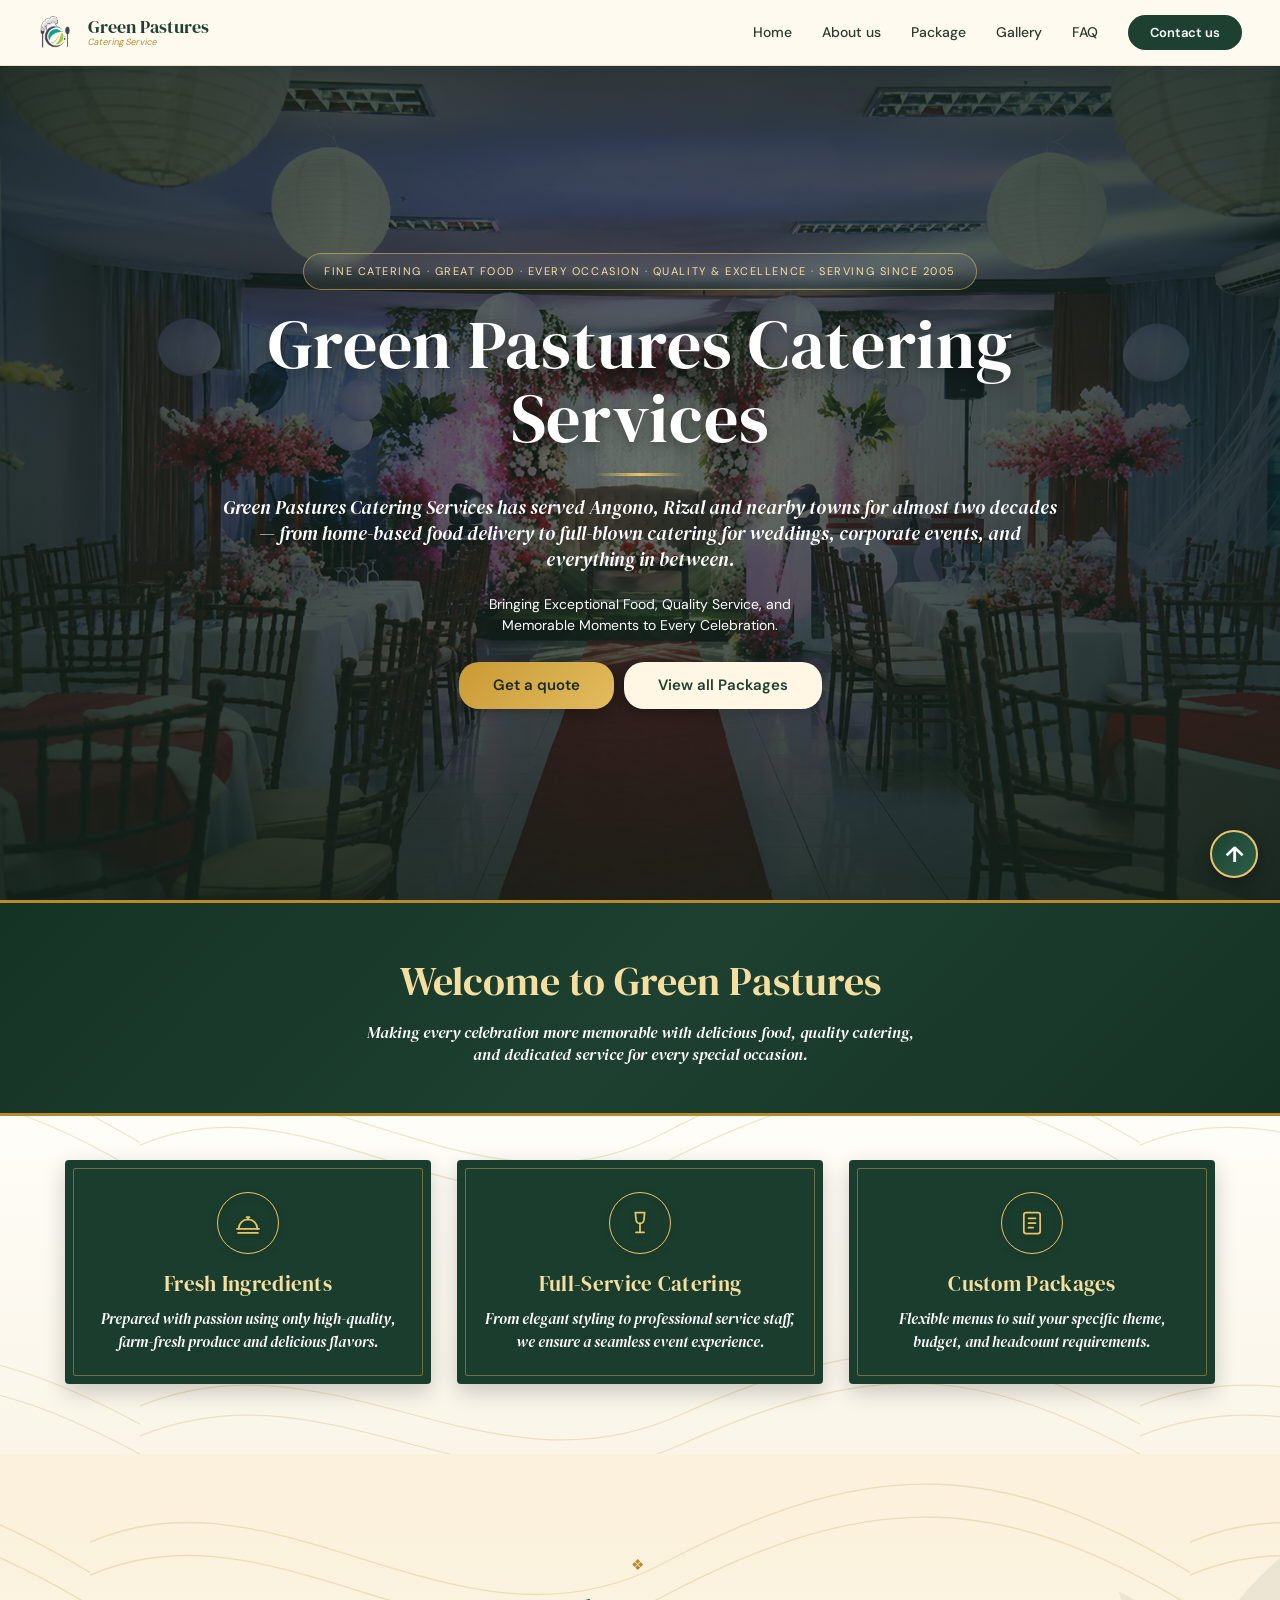
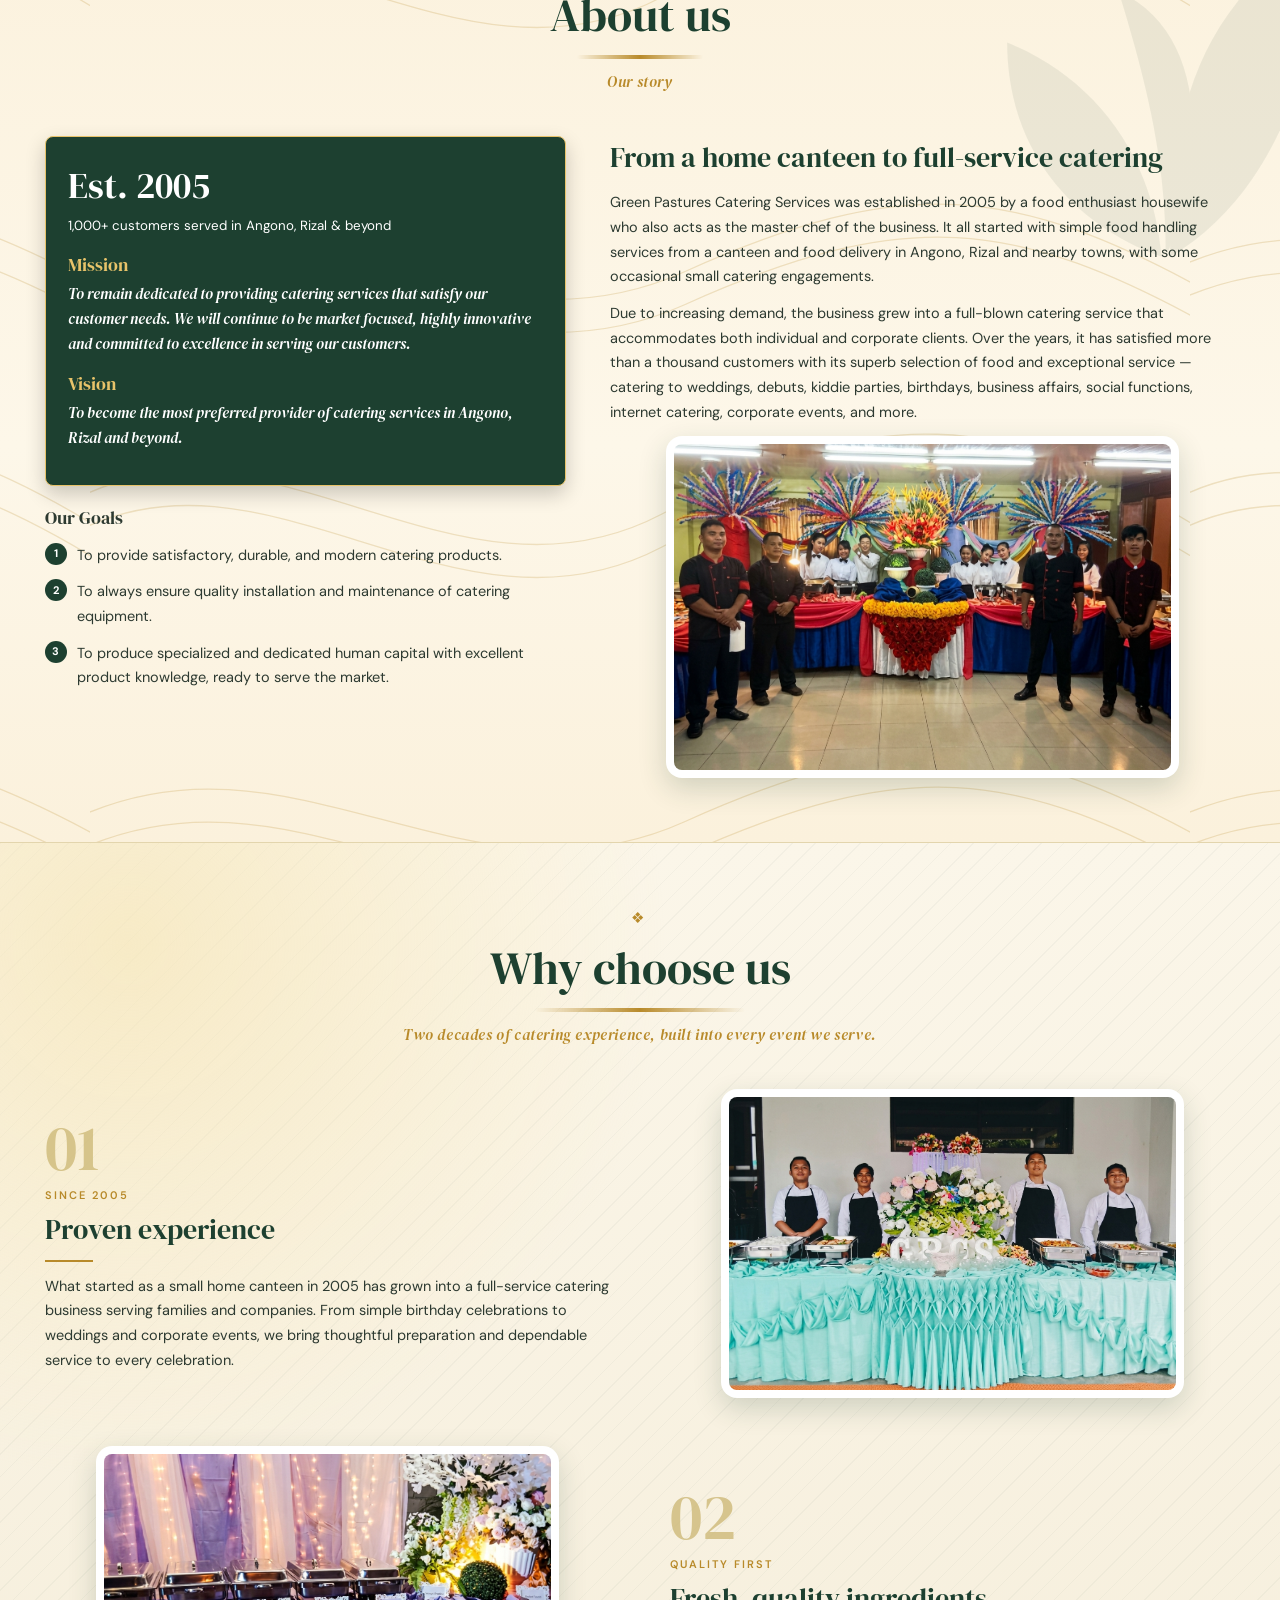
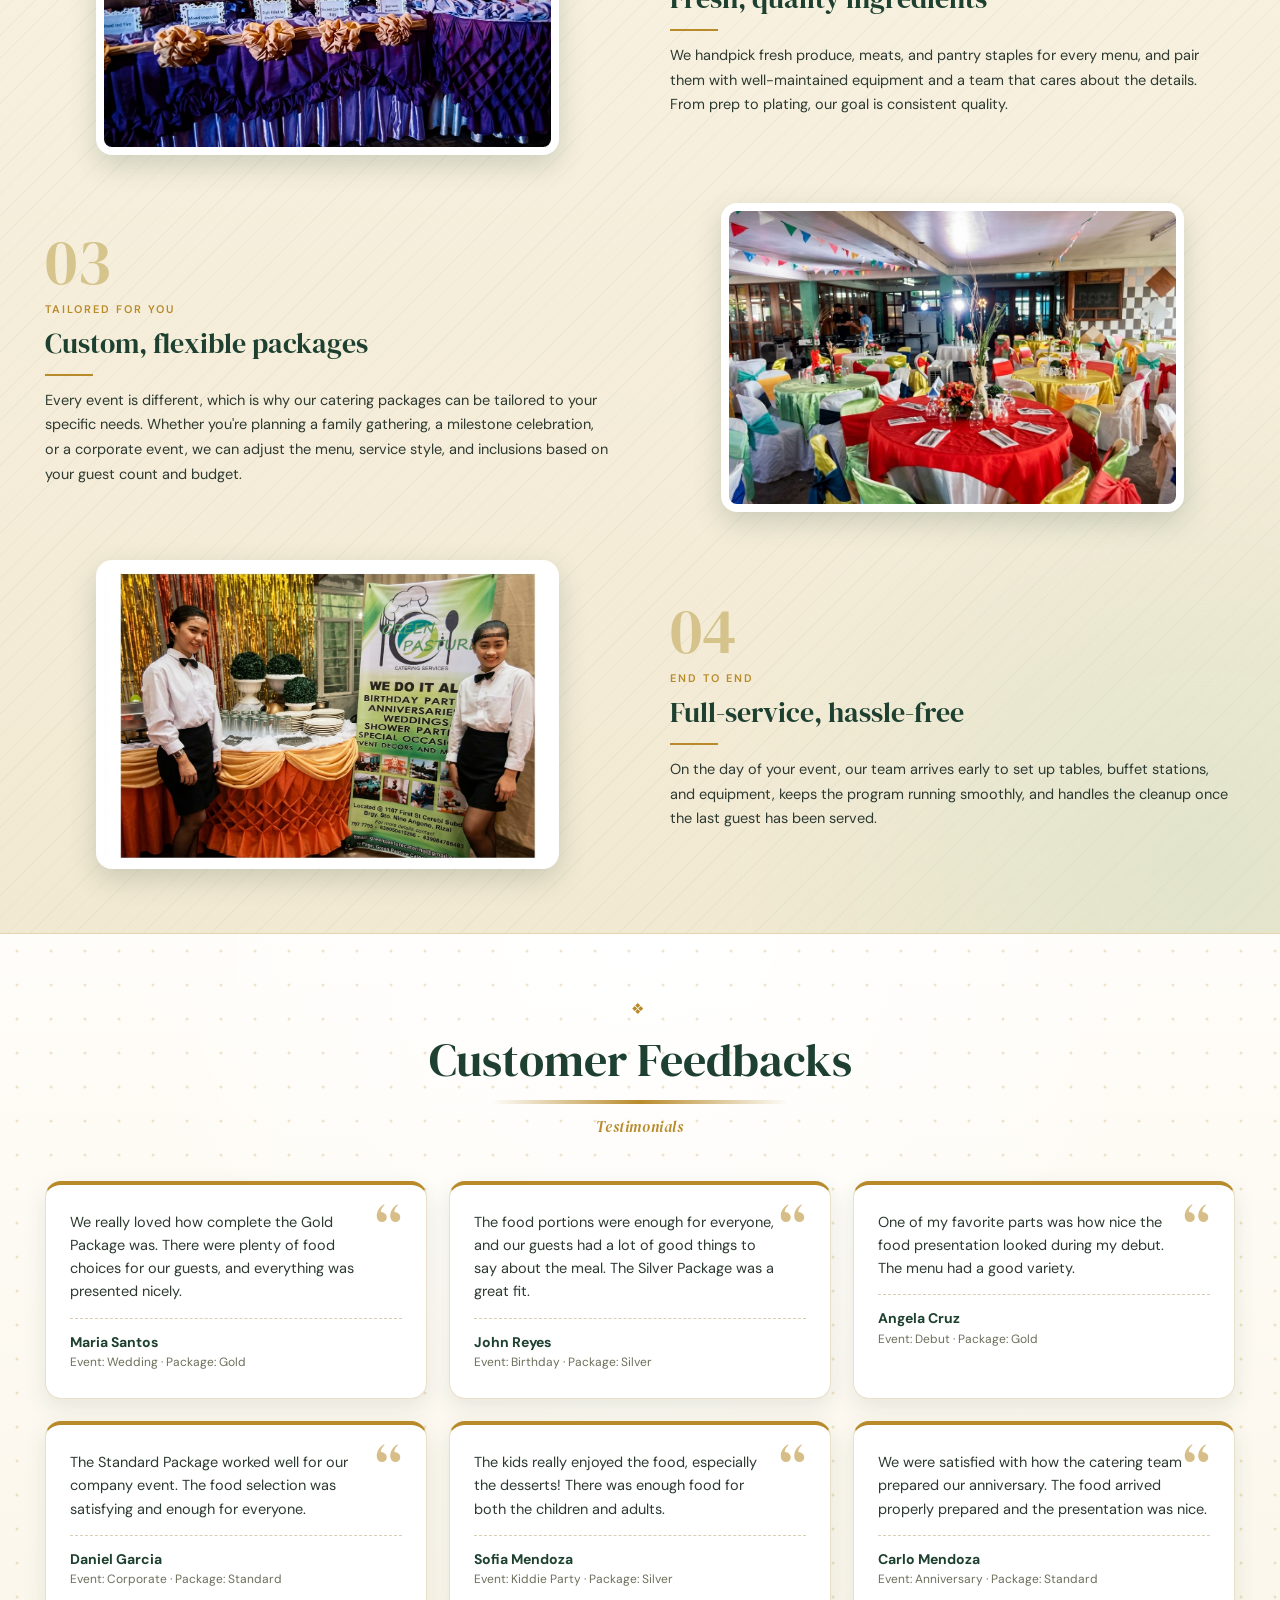
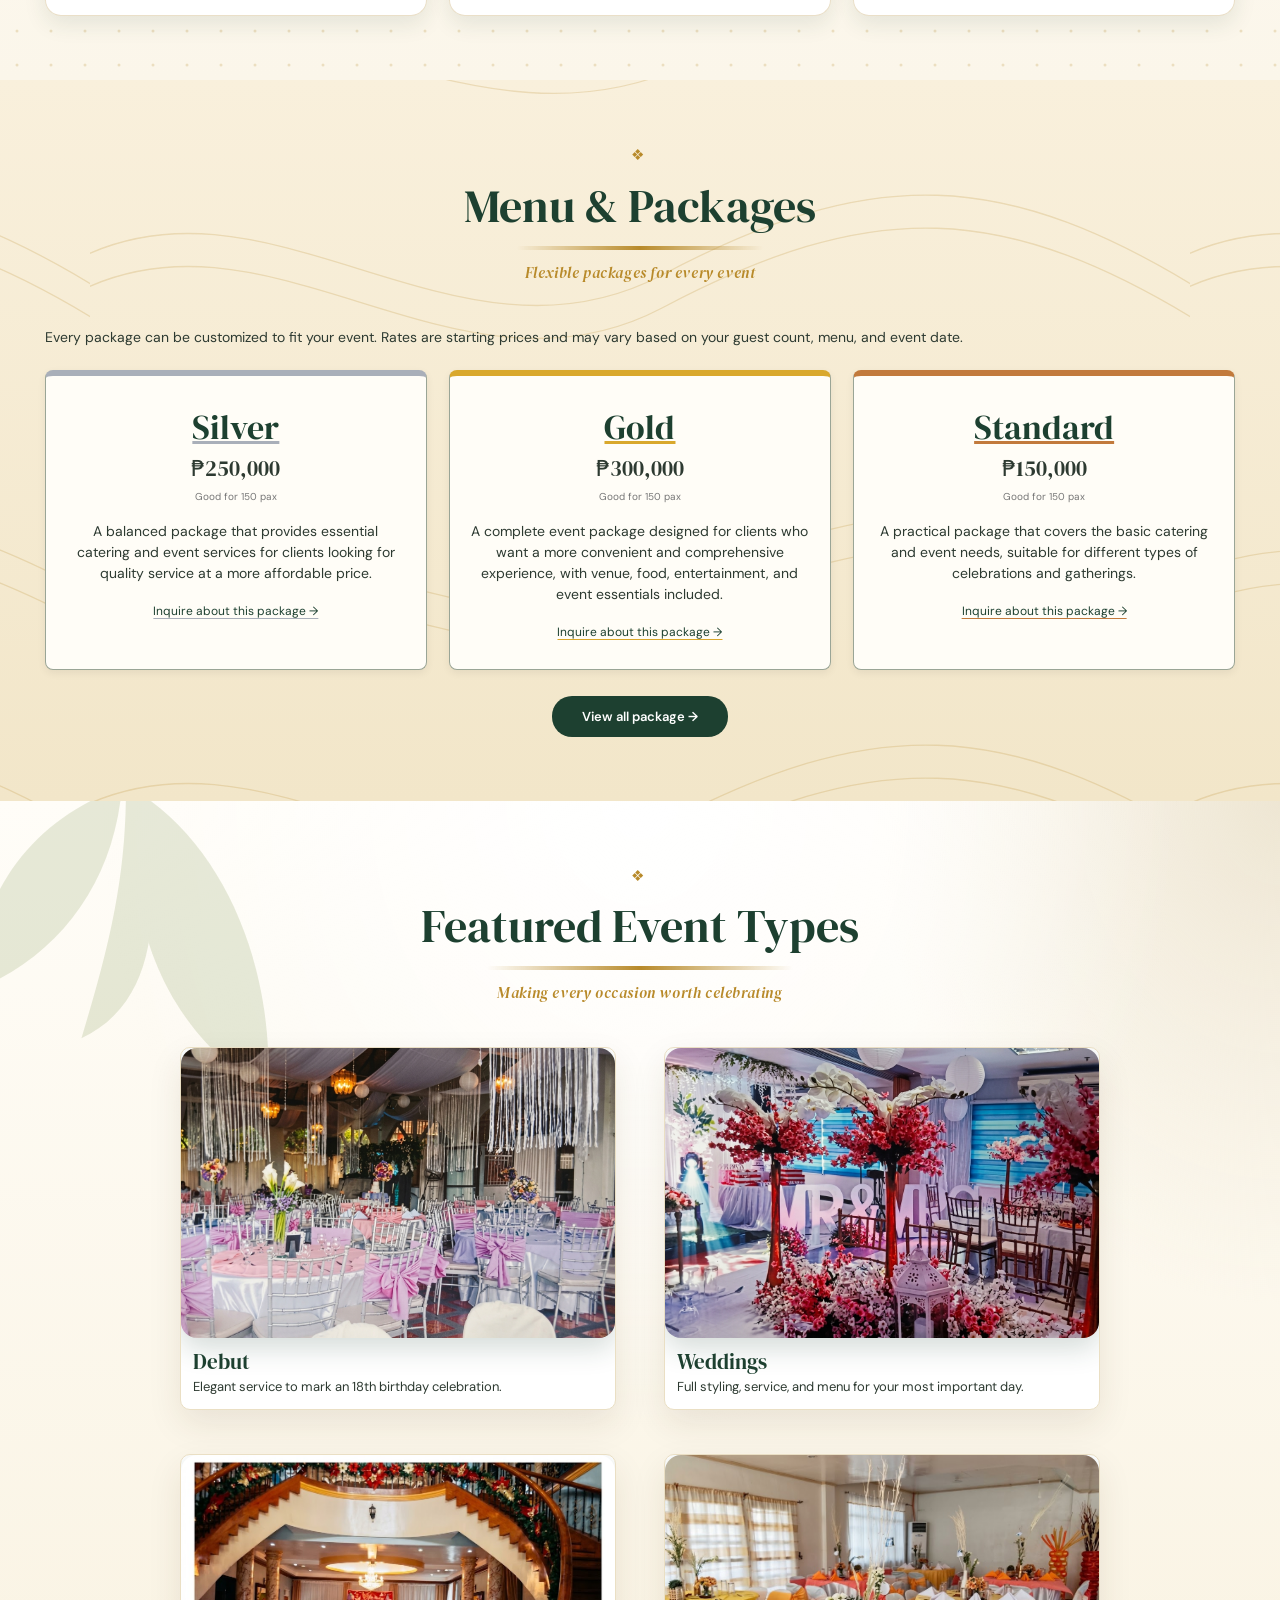
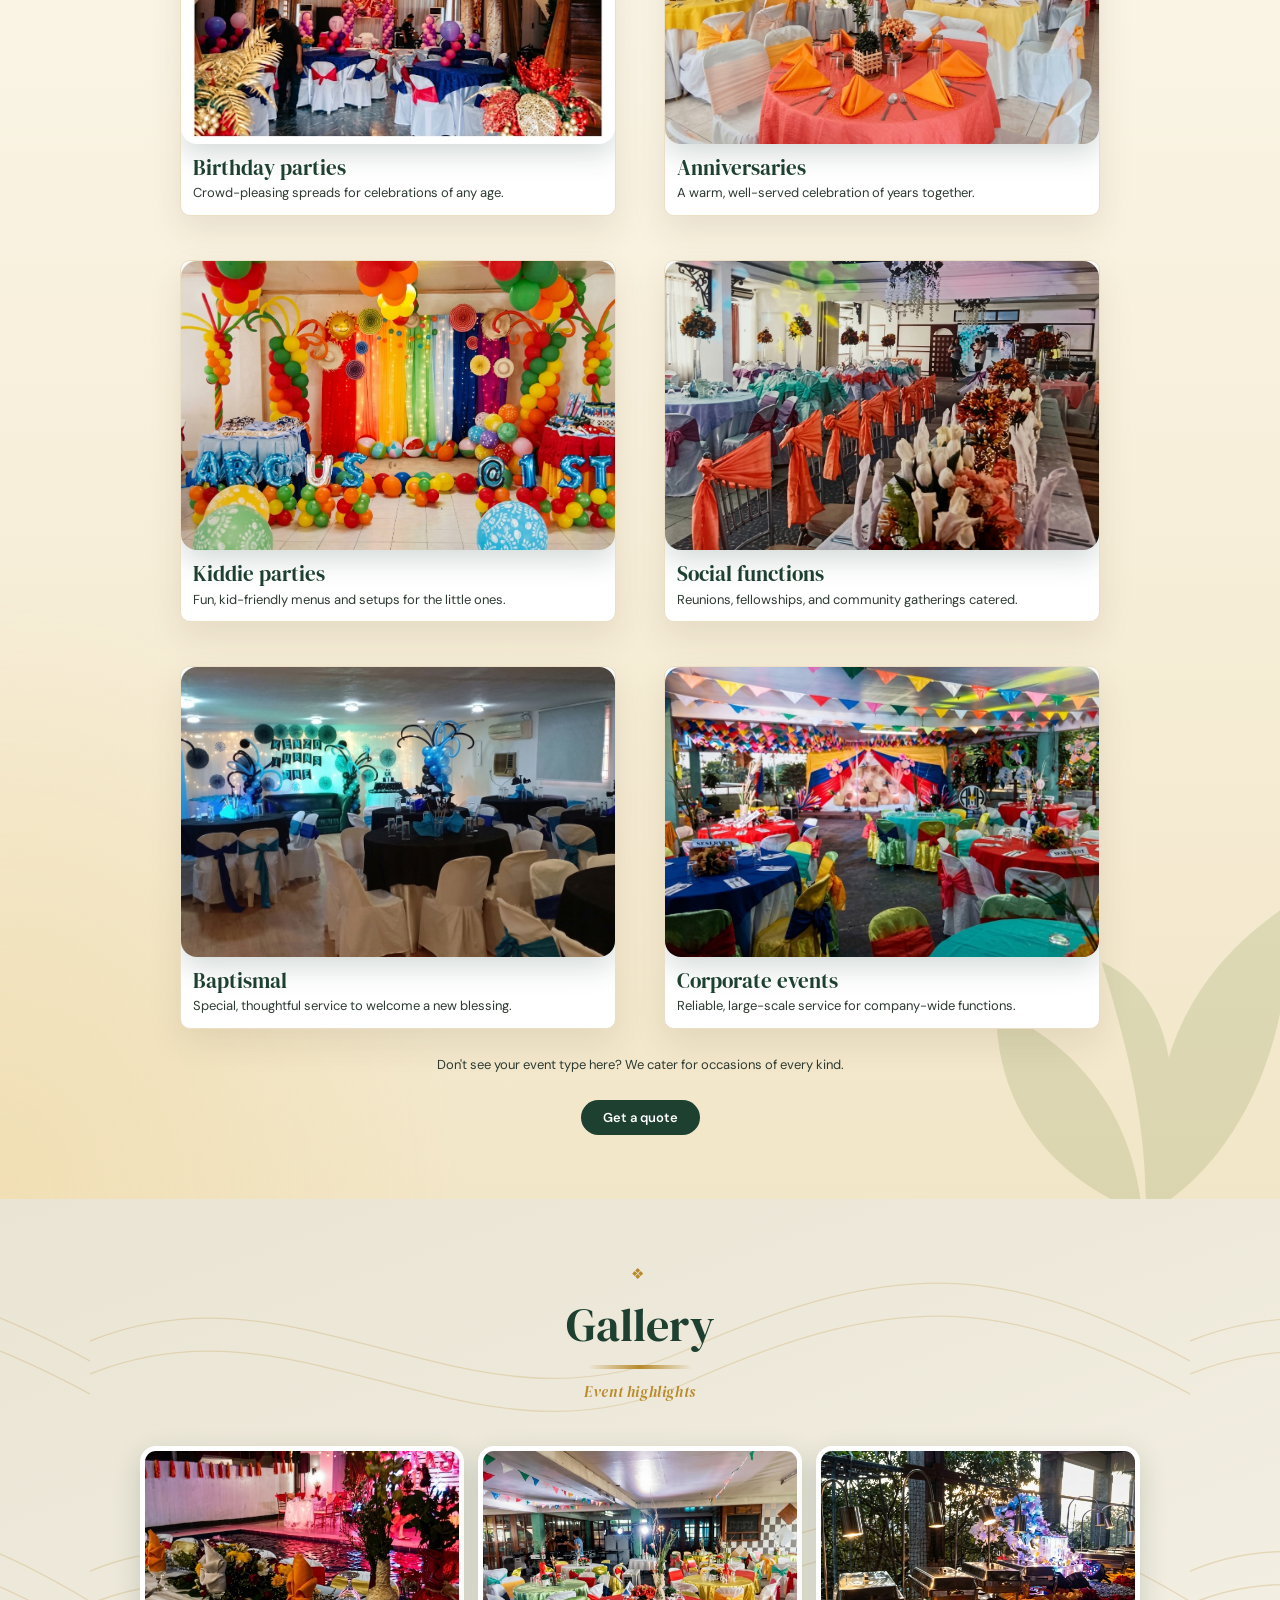
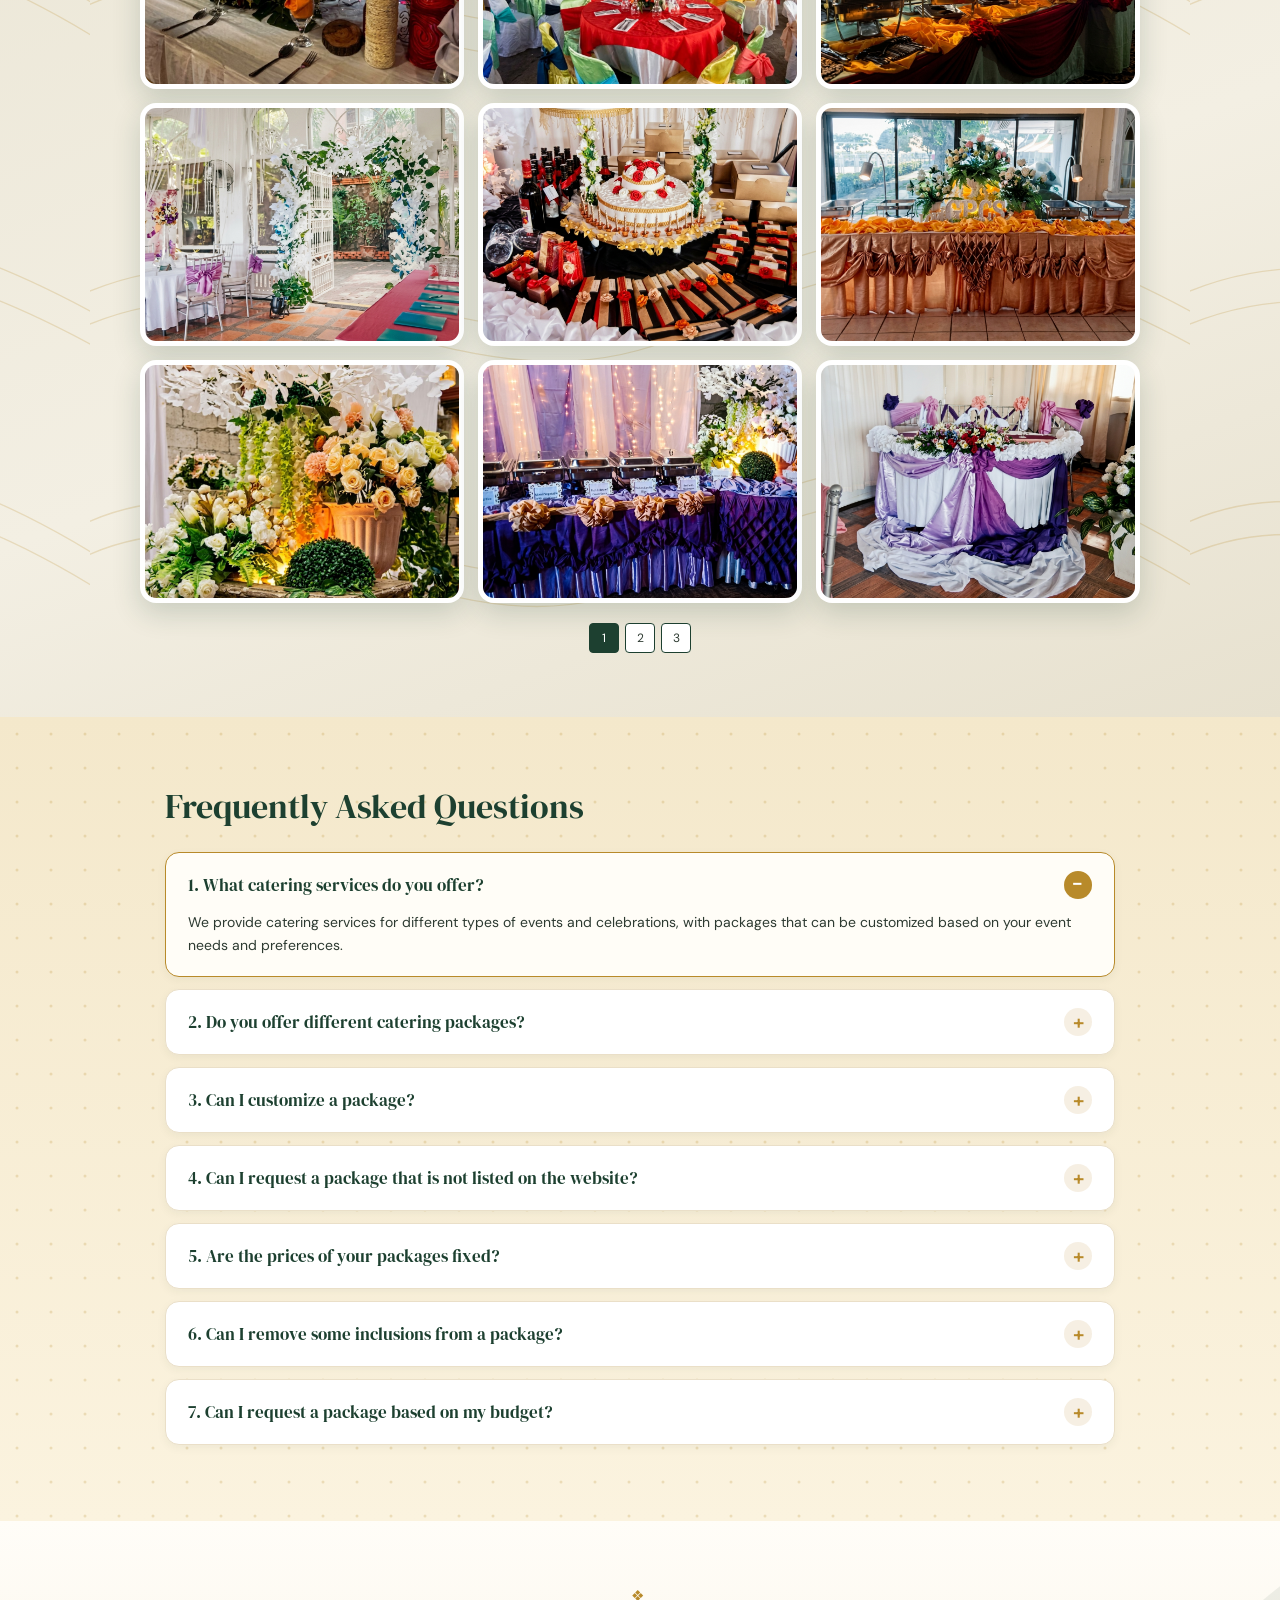
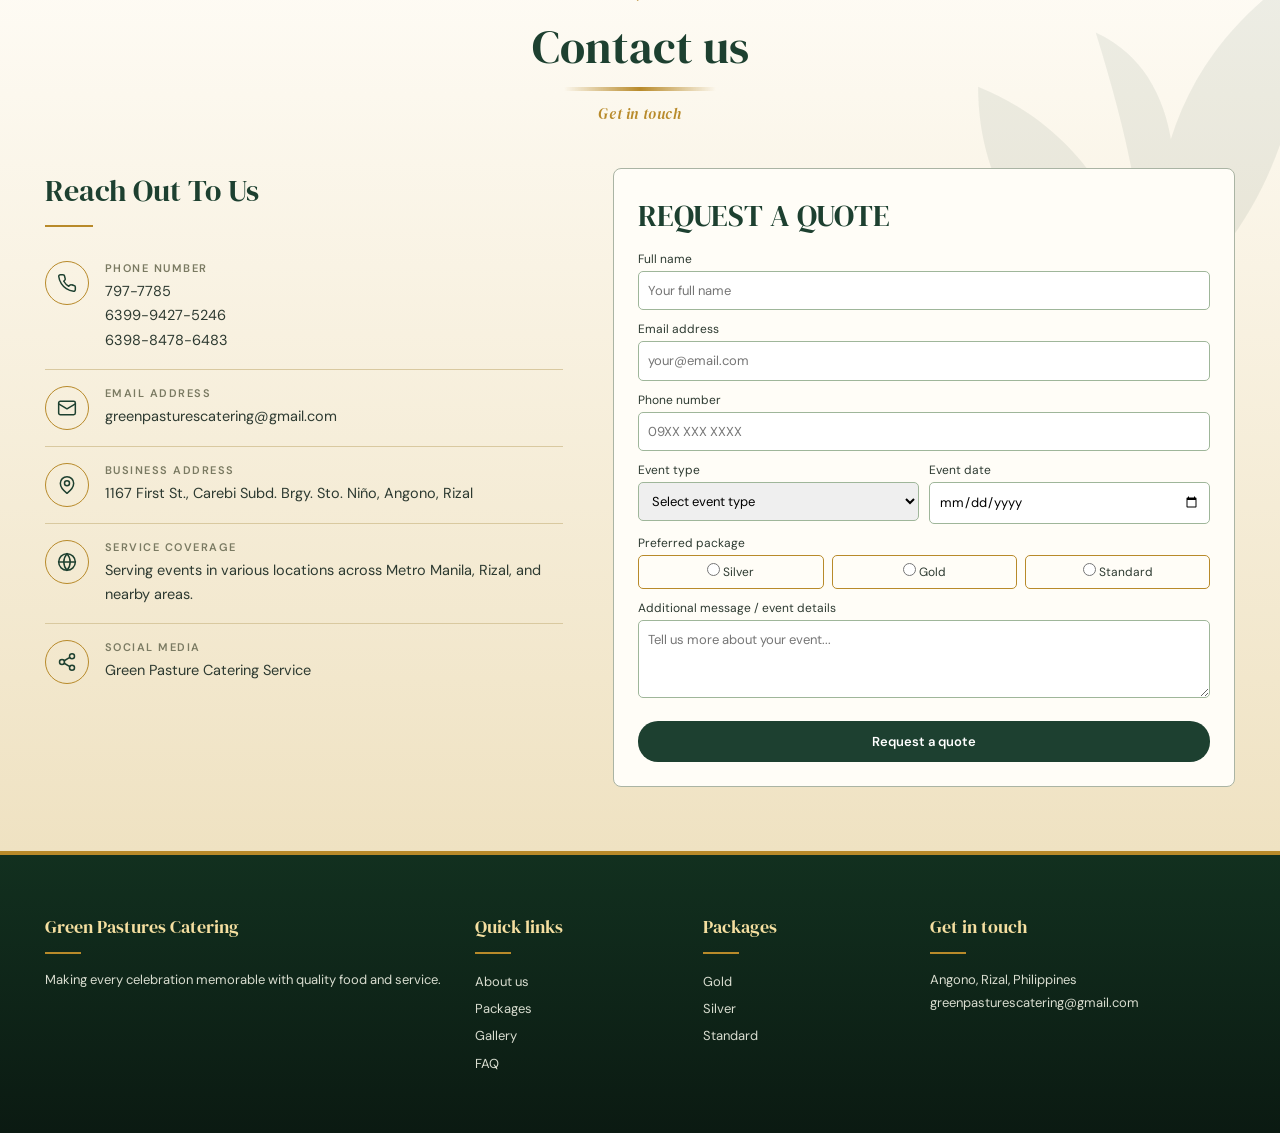
==== commit 6b946fc2: "Updated website files" ====
--- a/index.html
+++ b/index.html
@@ -1,458 +1,374 @@
 <!DOCTYPE html>
 <html lang="en">
+
 <head>
     <meta charset="UTF-8">
-    <meta name="viewport" content="width=device-width, initial-scale=1.0">
+    <meta name="viewport" content="width=device-width,initial-scale=1">
     <title>Green Pastures Catering Services</title>
+    <link
+        href="https://fonts.googleapis.com/css2?family=DM+Sans:wght@400;500;600&family=DM+Serif+Display:ital@0;1&display=swap"
+        rel="stylesheet">
     <link rel="stylesheet" href="style.css">
 </head>
-<body>
-    <header>
-        <div class="logo">
-            <div class="logo-icon">
-                G
-            </div>
-            <h2>
-                Green Pastures
-            </h2>
-        </div>
-        
-        <nav>
 
-            <a href="#about">About us</a>
-
-            <a href="#why-choose-us">Why choose us</a>
-
-            <a href="#feedbacks">Feedbacks</a>
-
-            <a href="#packages">Package</a>
-
-            <a href="#event-types">Event Types</a>
-
-            <a href="#gallery">Gallery</a>
-
-            <a href="#faqs">FAQS</a>
-
-            <a href="#contact">Contact us</a>
-
-        </nav>
-
+<body id="home">
+    <header><a class="logo" href="index.html" title="Back to home"><img src="Images/TRANSPARENT-removebg-preview.png"
+                alt="logo">
+            <div>Green Pastures<small>Catering Service</small></div>
+        </a><input type="checkbox" id="mt" class="mt"><label for="mt" class="burger">☰</label>
+        <nav><a href="#home">Home</a><div class="dd"><a href="#about">About us</a><div class="dd-menu"><a href="#why">Why choose us</a><a href="#feedbacks">Feedback</a></div></div><div class="dd"><a href="#packages">Package</a><div class="dd-menu"><a href="#event-types">Featured event types</a></div></div><a
+                href="#gallery">Gallery</a><a href="#faqs">FAQ</a><a class="pill" href="#contact">Contact us</a></nav>
     </header>
     <section class="hero">
-
-        <div class="hero-content">
-            <div class="small-text">
-
-                Fine Catering · Great Food · Every Occasion ·
-                Quality & Excellence · Serving Since 2005
-
-            </div>
-            <div class="green-line"></div>
-            <h1>
-                Green Pastures Catering Services
-            </h1>
-            
-            <p class="description">
-
-                Green Pastures Catering Services has served
-                Angono, Rizal and nearby towns for almost two decades –
-                from home based food delivery to full-blown catering
-                for weddings, corporate events, and everything in between.
-
-            </p>
-            
-            <p class="subtitle">
-                
-                Bringing Exceptional Food, Quality Service, and<br>
-
-                Memorable Moments to Every Celebration.
-                
-            </p>
-            <div class="buttons">
-
-                <a href="#contact" class="button">
-
-                    Get a quote
-
-                </a>
-
-
-                <a href="#packages" class="button">
-
-                    View Menu & Packages
-
-                </a>
-            </div>
-        </div>
-    </section>
-
+        <div class="hero-in">
+            <div class="tag">Fine Catering · Great Food · Every Occasion · Quality &amp; Excellence · Serving Since 2005
+            </div>
+            <h1>Green Pastures Catering Services</h1>
+            <p class="desc">Green Pastures Catering Services has served Angono, Rizal and nearby towns for almost two
+                decades — from home-based food delivery to full-blown catering for weddings, corporate events, and
+                everything in between.</p>
+            <p class="sub">Bringing Exceptional Food, Quality Service, and<br>Memorable Moments to Every Celebration.
+            </p><a class="cbtn" href="#contact">Get a quote</a><a class="cbtn" href="#packages">View all Packages</a>
+        </div>
+    </section>
     <section class="welcome">
-        <h2>
-            Welcome to Green Pastures
-        </h2>
-
-        <div class="welcome-line"></div>
-
-        <p>
-            Making every celebration more memorable with delicious food,
-            quality catering, and dedicated service for every special occasion.
-        </p>
-
-    </section>
-    <!-- card -->
-    <section class="features">
-
-        <div class="feature-container">
-
-
-            <div class="feature-card">
-
-                <div class="feature-icon">
-                    ♨
+        <h2>Welcome to Green Pastures</h2>
+        <p>Making every celebration more memorable with delicious food, quality catering, and dedicated service for
+            every special occasion.</p>
+    </section>
+    <div class="features">
+        <div class="card">
+            <div class="ic"><svg viewBox="0 0 24 24" width="28" height="28" fill="none" stroke="currentColor" stroke-width="1.5" stroke-linecap="round" stroke-linejoin="round"><path d="M4 17a8 8 0 0 1 16 0"/><path d="M2.5 17h19M3.5 20.5h17"/><path d="M12 9V7M10.8 7h2.4"/></svg></div>
+            <h3>Fresh Ingredients</h3>
+            <p>Prepared with passion using only high-quality, farm-fresh produce and delicious flavors.</p>
+        </div>
+        <div class="card">
+            <div class="ic"><svg viewBox="0 0 24 24" width="28" height="28" fill="none" stroke="currentColor" stroke-width="1.5" stroke-linecap="round" stroke-linejoin="round"><path d="M8 3h8l-.6 6a3.4 3.4 0 0 1-6.8 0z"/><path d="M12 12.4V20M8.5 20h7"/></svg></div>
+            <h3>Full-Service Catering</h3>
+            <p>From elegant styling to professional service staff, we ensure a seamless event experience.</p>
+        </div>
+        <div class="card">
+            <div class="ic"><svg viewBox="0 0 24 24" width="28" height="28" fill="none" stroke="currentColor" stroke-width="1.5" stroke-linecap="round" stroke-linejoin="round"><rect x="5" y="3" width="14" height="18" rx="2"/><path d="M9 8h6M9 12h6M9 16h4"/></svg></div>
+            <h3>Custom Packages</h3>
+            <p>Flexible menus to suit your specific theme, budget, and headcount requirements.</p>
+        </div>
+    </div>
+    <section class="s" id="about">
+        <div class="title">
+            <h2>About us</h2>
+            <p>Our story</p>
+        </div>
+        <div class="about">
+            <div>
+                <div class="est">
+                    <h3>Est. 2005</h3><small>1,000+ customers served in Angono, Rizal &amp; beyond</small>
+                    <h4>Mission</h4>
+                    <p>To remain dedicated to providing catering services that satisfy our customer needs. We will
+                        continue to be market focused, highly innovative and committed to excellence in serving our
+                        customers.</p>
+                    <h4>Vision</h4>
+                    <p>To become the most preferred provider of catering services in Angono, Rizal and beyond.</p>
                 </div>
-
-                <h3>
-                    Fresh Ingredients
-                </h3>
-
-                <p>
-                    Prepared with premium ingredients,
-                    high quality, from fresh produce and
-                    delicious flavors.
-                </p>
-
-            </div>
-
-            <div class="feature-card">
-
-                <div class="feature-icon">
-                    🍷
+                <h4 style="margin:18px 0 6px;font-size:18px">Our Goals</h4>
+                <div class="goal"><b>1</b>To provide satisfactory, durable, and modern catering products.</div>
+                <div class="goal"><b>2</b>To always ensure quality installation and maintenance of catering equipment.
                 </div>
-
-                <h3>
-                    Full-Service Catering
-                </h3>
-
-                <p>
-                    From setup and serving to professional
-                    service staff, we ensure a seamless
-                    event experience.
-                </p>
-
-            </div>
-
-            <div class="feature-card">
-
-                <div class="feature-icon">
-                    ☁
-                </div>
-
-                <h3>
-                    Custom Packages
-                </h3>
-
-                <p>
-                    Flexible menus tailored to suit your
-                    specific theme, budget, and occasion
-                    requirements.
-                </p>
-
-            </div>
-
-        </div>
-
-    </section>
-
-    <!-- about us -->
-    <section class="about" id="about">
-        <div class="about-title">
-
-            <h2>
-                About us
-            </h2>
-
-            <p>
-                Our story
-            </p>
-
-        </div>
-
-        <div class="about-container">
-            <div class="about-left">
-                <div class="established">
-                    <h3>
-                        Est. 2005
-                    </h3>
-
-                    <div class="small">
-                        1,000+ customers served in Angono, Rizal and beyond
-                    </div>
-                    
-                    <h4 class="about-heading">
-                        Mission
-                    </h4>
-
-                    <p>
-                        To remain dedicated to providing catering
-                        services that satisfy our customer needs.
-                        We will continue to be market focused,
-                        highly innovative and committed to excellence
-                        in serving our customers.
-                    </p>
-
-                    <h4 class="about-heading">
-                        Vision
-                    </h4>
-
-                    <p>
-                        To become the most preferred provider of
-                        catering services in Angono, Rizal and beyond.
-                    </p>
-
-                </div>
-                <!-- goals -->
-                <div class="goals">
-                    <h4 class="about-heading">
-                        Our Goals
-                    </h4>
-                    <div class="goal">
-                        <div class="goal-number">
-                            1
-                        </div>
-                        <p>
-                            To provide satisfactory, durable,
-                            and modern catering products.
-                        </p>
-                    </div>
-                    <div class="goal">
-                        <div class="goal-number">
-                            2
-                        </div>
-
-                        <p>
-                            To always ensure quality installation
-                            and maintenance of catering equipment.
-                        </p>
-
-                    </div>
-
-                    <div class="goal">
-
-                        <div class="goal-number">
-                            3
-                        </div>
-
-                        <p>
-                            To produce specialized and dedicated
-                            human capital with excellent product
-                            knowledge, ready to serve the market.
-                        </p>
-                    </div>
-                </div>
-            </div>
-
-            <div class="about-right">
-
-                <h3>
-                    From a home canteen to full-service catering.
-                </h3>
-                
-                <p>
-                    Green Pastures Catering Services was established
-                    in 2005 by a food enthusiast who also acts as
-                    the master chef of the business. It all started
-                    with simple home handling services from a canteen
-                    and food delivery in Angono, Rizal and nearby
-                    towns, with some occasional small catering
-                    engagements.
-                </p>
-                
-                <p>
-                    Due to increasing demand, the business grew into
-                    a full-blown catering service that accommodates
-                    both individual and corporate clients. Over the
-                    years, it has satisfied more than a thousand
-                    customers with its superb selection of food and
-                    excellent service — catering to weddings, debuts,
-                    kiddie parties, birthdays, business affairs,
-                    social functions, internet catering, and more.
-                </p>
-
-                <img src="6.jpg" alt="Green Pastures Catering Event" class="about-image">
-
-            </div>
-        </div>
-    </section>
-
-    <!-- why choose us -->
-    <section class="why-section" id="why-choose-us">
-        <div class="section-heading">
+                <div class="goal"><b>3</b>To produce specialized and dedicated human capital with excellent product
+                    knowledge, ready to serve the market.</div>
+            </div>
+            <div>
+                <h3 class="big">From a home canteen to full-service catering</h3>
+                <p>Green Pastures Catering Services was established in 2005 by a food enthusiast housewife who also acts
+                    as the master chef of the business. It all started with simple food handling services from a canteen
+                    and food delivery in Angono, Rizal and nearby towns, with some occasional small catering
+                    engagements.</p>
+                <p>Due to increasing demand, the business grew into a full-blown catering service that accommodates both
+                    individual and corporate clients. Over the years, it has satisfied more than a thousand customers
+                    with its superb selection of food and exceptional service — catering to weddings, debuts, kiddie
+                    parties, birthdays, business affairs, social functions, internet catering, corporate events, and
+                    more.</p><img src="Images/6.jpg" alt="Our team">
+            </div>
+        </div>
+    </section>
+    <section class="s" id="why">
+        <div class="title">
             <h2>Why choose us</h2>
             <p>Two decades of catering experience, built into every event we serve.</p>
         </div>
-        <div class="why-grid">
-            <article class="why-copy">
-                <span class="eyebrow">Since 2005</span>
+        <div class="why">
+            <div><em>Since 2005</em>
                 <h3>Proven experience</h3>
-                <p>What started as a small home canteen in 2005 has grown into a full-service catering business serving families and companies. From simple bites to weddings and corporate events, we bring thoughtful preparation and dependable service to every celebration.</p>
-            </article>
-            <img src="6.jpg" alt="Green Pastures catering team serving an event">
-            <img src="event-setup.jpg" alt="Decorated event venue">
-            <article class="why-copy">
-                <span class="eyebrow">Quality first</span>
+                <p>What started as a small home canteen in 2005 has grown into a full-service catering business serving
+                    families and companies. From simple birthday celebrations to weddings and corporate events, we bring
+                    thoughtful preparation and dependable service to every celebration.</p>
+            </div><img src="Images/27.jpg" alt="Catering team">
+            <img src="Images/7.jpg" alt="Buffet">
+            <div><em>Quality first</em>
                 <h3>Fresh, quality ingredients</h3>
-                <p>We handpick fresh produce, meats, and pantry staples for every menu, and pair them with well-maintained equipment and a team that cares about the details. From preparation to plating, our goal is consistent quality.</p>
-            </article>
-            <article class="why-copy">
-                <span class="eyebrow">Tailored for you</span>
+                <p>We handpick fresh produce, meats, and pantry staples for every menu, and pair them with
+                    well-maintained equipment and a team that cares about the details. From prep to plating, our goal is
+                    consistent quality.</p>
+            </div>
+            <div><em>Tailored for you</em>
                 <h3>Custom, flexible packages</h3>
-                <p>Every event is different. Whether you're planning a family gathering, milestone celebration, or corporate event, we can adjust the menu, service style, and inclusions to match your guest count and budget.</p>
-            </article>
-            <img src="event-team.jpg" alt="Catering staff at a special event">
-            <img src="wedding-setup.jpg" alt="Wedding reception setup">
-            <article class="why-copy">
-                <span class="eyebrow">End to end</span>
+                <p>Every event is different, which is why our catering packages can be tailored to your specific needs.
+                    Whether you're planning a family gathering, a milestone celebration, or a corporate event, we can
+                    adjust the menu, service style, and inclusions based on your guest count and budget.</p>
+            </div><img src="Images/54.jpg" alt="Event setups">
+            <img src="Images/22.jpg" alt="Service staff">
+            <div><em>End to end</em>
                 <h3>Full-service, hassle-free</h3>
-                <p>Our team helps coordinate setup, food service, and cleanup so you can spend less time worrying about logistics and more time celebrating with your guests.</p>
-            </article>
-        </div>
-    </section>
-
-    <!-- feedbacks -->
-    <section class="feedback-section" id="feedbacks">
-        <div class="section-heading">
+                <p>On the day of your event, our team arrives early to set up tables, buffet stations, and equipment,
+                    keeps the program running smoothly, and handles the cleanup once the last guest has been served.</p>
+            </div>
+        </div>
+    </section>
+    <section class="s" id="feedbacks">
+        <div class="title">
             <h2>Customer Feedbacks</h2>
             <p>Testimonials</p>
         </div>
-        <p class="section-intro">Hear about their experience with Green Pastures Catering.</p>
-        <div class="feedback-grid">
-            <article class="quote-card"><span class="quote-mark">“</span><p>We really loved how complete the Gold Package was. There were plenty of food choices for our guests, and everything was presented nicely. It felt polished and well-prepared.</p><div class="reviewer"><span>●</span><div><b>Maria Santos</b><small>Event: Wedding · Package: Gold</small></div></div></article>
-            <article class="quote-card"><span class="quote-mark">“</span><p>The food portions were enough for everyone, and our guests had a lot of good things to say about the meal. The Silver Package was a great fit for our simple family birthday celebration.</p><div class="reviewer"><span>●</span><div><b>John Reyes</b><small>Event: Birthday · Package: Silver</small></div></div></article>
-            <article class="quote-card"><span class="quote-mark">“</span><p>One of my favorite parts was how nice the food presentation looked during my debut. The menu had a good variety, and everything matched the elegant feel of our celebration.</p><div class="reviewer"><span>●</span><div><b>Angela Cruz</b><small>Event: Debut · Package: Gold</small></div></div></article>
-            <article class="quote-card"><span class="quote-mark">“</span><p>We were looking for a practical package for our company event, and the Standard Package worked well for us. The food selection was satisfying and it was enough for everyone attending.</p><div class="reviewer"><span>●</span><div><b>Daniel Garcia</b><small>Event: Corporate · Package: Standard</small></div></div></article>
-            <article class="quote-card"><span class="quote-mark">“</span><p>The kids really enjoyed the food, especially the desserts! There was enough food for both the children and adults, and everyone had a good time during the celebration.</p><div class="reviewer"><span>●</span><div><b>Sofia Mendoza</b><small>Event: Kiddie Party · Package: Silver</small></div></div></article>
-            <article class="quote-card"><span class="quote-mark">“</span><p>We were satisfied with how the catering team prepared our anniversary. The food arrived properly prepared and the presentation was nice. We would recommend the service.</p><div class="reviewer"><span>●</span><div><b>Carlo Mendoza</b><small>Event: Anniversary · Package: Standard</small></div></div></article>
-        </div>
-    </section>
+        <div class="fb">
+            <div class="q"><span class="m">“</span>
+                <p>We really loved how complete the Gold Package was. There were plenty of food choices for our guests,
+                    and everything was presented nicely.</p>
+                <footer><b>Maria Santos</b>Event: Wedding · Package: Gold</footer>
+            </div>
+            <div class="q"><span class="m">“</span>
+                <p>The food portions were enough for everyone, and our guests had a lot of good things to say about the
+                    meal. The Silver Package was a great fit.</p>
+                <footer><b>John Reyes</b>Event: Birthday · Package: Silver</footer>
+            </div>
+            <div class="q"><span class="m">“</span>
+                <p>One of my favorite parts was how nice the food presentation looked during my debut. The menu had a
+                    good variety.</p>
+                <footer><b>Angela Cruz</b>Event: Debut · Package: Gold</footer>
+            </div>
+            <div class="q"><span class="m">“</span>
+                <p>The Standard Package worked well for our company event. The food selection was satisfying and enough
+                    for everyone.</p>
+                <footer><b>Daniel Garcia</b>Event: Corporate · Package: Standard</footer>
+            </div>
+            <div class="q"><span class="m">“</span>
+                <p>The kids really enjoyed the food, especially the desserts! There was enough food for both the
+                    children and adults.</p>
+                <footer><b>Sofia Mendoza</b>Event: Kiddie Party · Package: Silver</footer>
+            </div>
+            <div class="q"><span class="m">“</span>
+                <p>We were satisfied with how the catering team prepared our anniversary. The food arrived properly
+                    prepared and the presentation was nice.</p>
+                <footer><b>Carlo Mendoza</b>Event: Anniversary · Package: Standard</footer>
+            </div>
+        </div>
+    </section>
+    <section class="s" id="packages">
+        <div class="title">
+            <h2>Menu &amp; Packages</h2>
+            <p>Flexible packages for every event</p>
+        </div>
+        <p style="font-size:14px;margin-bottom:22px">Every package can be customized to fit your event. Rates are
+            starting prices and may vary based on your guest count, menu, and event date.</p>
+        <div class="pk">
+            <div class="pc">
+                <h3>Silver</h3><strong>₱250,000</strong><small>Good for 150 pax</small>
+                <p>A balanced package that provides essential catering and event services for clients looking for
+                    quality service at a more affordable price.</p><a href="#contact">Inquire about this package →</a>
+            </div>
+            <div class="pc">
+                <h3>Gold</h3><strong>₱300,000</strong><small>Good for 150 pax</small>
+                <p>A complete event package designed for clients who want a more convenient and comprehensive
+                    experience, with venue, food, entertainment, and event essentials included.</p><a
+                    href="#contact">Inquire about this package →</a>
+            </div>
+            <div class="pc">
+                <h3>Standard</h3><strong>₱150,000</strong><small>Good for 150 pax</small>
+                <p>A practical package that covers the basic catering and event needs, suitable for different types of
+                    celebrations and gatherings.</p><a href="#contact">Inquire about this package →</a>
+            </div>
+        </div>
+        <div class="center"><a class="btn" href="packages.html" style="padding:12px 30px">View all package →</a></div>
+    </section>
+    <section class="s" id="event-types">
+        <div class="title">
+            <h2>Featured Event Types</h2>
+            <p>Making every occasion worth celebrating</p>
+        </div>
+        <div class="ev">
+            <article><img src="Images/11 Debut.jpg" alt="Debut">
+                <h3>Debut</h3>
+                <p>Elegant service to mark an 18th birthday celebration.</p>
+            </article>
+            <article><img src="Images/9 wedding.jpg" alt="Weddings">
+                <h3>Weddings</h3>
+                <p>Full styling, service, and menu for your most important day.</p>
+            </article>
+            <article><img src="Images/56 birthday party.jpg" alt="Birthday parties">
+                <h3>Birthday parties</h3>
+                <p>Crowd-pleasing spreads for celebrations of any age.</p>
+            </article>
+            <article><img src="Images/55 anniversary.jpg" alt="Anniversaries">
+                <h3>Anniversaries</h3>
+                <p>A warm, well-served celebration of years together.</p>
+            </article>
+            <article><img src="Images/4 KIDDIE PARTIES.jpg" alt="Kiddie parties">
+                <h3>Kiddie parties</h3>
+                <p>Fun, kid-friendly menus and setups for the little ones.</p>
+            </article>
+            <article><img src="Images/28 Social function.jpg" alt="Social functions">
+                <h3>Social functions</h3>
+                <p>Reunions, fellowships, and community gatherings catered.</p>
+            </article>
+            <article><img src="Images/29 Baptismal.jpg" alt="Baptismal">
+                <h3>Baptismal</h3>
+                <p>Special, thoughtful service to welcome a new blessing.</p>
+            </article>
+            <article><img src="Images/53 corporate.jpg" alt="Corporate events">
+                <h3>Corporate events</h3>
+                <p>Reliable, large-scale service for company-wide functions.</p>
+            </article>
+        </div>
+        <p class="center" style="font-size:13px">Don't see your event type here? We cater for occasions of every kind.
+        </p>
+        <div class="center"><a class="btn" href="#contact">Get a quote</a></div>
+    </section>
+    <section class="s" id="gallery">
+        <div class="title">
+            <h2>Gallery</h2>
+            <p>Event highlights</p>
+        </div>
+        <div class="gtabs"><input type="radio" name="g" id="g1" checked><input type="radio" name="g" id="g2"><input
+                type="radio" name="g" id="g3">
+            <div class="gal gp1"><img src="Images/47.jpg" alt="Gallery photo"><img src="Images/54.jpg"
+                    alt="Gallery photo"><img src="Images/23.jpg" alt="Gallery photo"><img src="Images/19.jpg"
+                    alt="Gallery photo"><img src="Images/10.jpg" alt="Gallery photo"><img src="Images/1.jpg"
+                    alt="Gallery photo"><img src="Images/50.jpg" alt="Gallery photo"><img src="Images/7.jpg"
+                    alt="Gallery photo"><img src="Images/15 Wedding.jpg" alt="Gallery photo"></div>
+            <div class="gal gp2"><img src="Images/3.jpg" alt="Gallery photo"><img src="Images/9 wedding.jpg"
+                    alt="Gallery photo"><img src="Images/5.jpg" alt="Gallery photo"><img src="Images/6.jpg"
+                    alt="Gallery photo"><img src="Images/4 KIDDIE PARTIES.jpg" alt="Gallery photo"><img
+                    src="Images/11 Debut.jpg" alt="Gallery photo"><img src="Images/14.jpg" alt="Gallery photo"><img
+                    src="Images/17 Corporate event.jpg" alt="Gallery photo"><img src="Images/47.jpg"
+                    alt="Gallery photo"></div>
+            <div class="gal gp3"><img src="Images/32.jpg" alt="Gallery photo"><img src="Images/53 corporate.jpg"
+                    alt="Gallery photo"><img src="Images/55 anniversary.jpg" alt="Gallery photo"><img
+                    src="Images/56 birthday party.jpg" alt="Gallery photo"><img src="Images/57 social function.jpg"
+                    alt="Gallery photo"><img src="Images/12.jpg" alt="Gallery photo"><img src="Images/22.jpg"
+                    alt="Gallery photo"><img src="Images/28 Social function.jpg" alt="Gallery photo"><img
+                    src="Images/29 Baptismal.jpg" alt="Gallery photo"></div>
+            <div class="pg"><label for="g1">1</label><label for="g2">2</label><label for="g3">3</label></div>
+        </div>
+    </section>
+    <section class="s faq" id="faqs">
+        <h2>Frequently Asked Questions</h2>
+        <details open>
+            <summary>1. What catering services do you offer?</summary>
+            <p>We provide catering services for different types of events and celebrations, with packages that can be
+                customized based on your event needs and preferences.</p>
+        </details>
+        <details>
+            <summary>2. Do you offer different catering packages?</summary>
+            <p>Yes. We offer different packages designed to accommodate different event needs and preferences.</p>
+        </details>
+        <details>
+            <summary>3. Can I customize a package?</summary>
+            <p>Yes. Our packages can be adjusted based on your event type, number of guests, preferred services, and
+                specific requirements.</p>
+        </details>
+        <details>
+            <summary>4. Can I request a package that is not listed on the website?</summary>
+            <p>Yes. You may contact us to discuss your preferred services and event requirements.</p>
+        </details>
+        <details>
+            <summary>5. Are the prices of your packages fixed?</summary>
+            <p>Package prices may depend on the selected package and event requirements. For customized requests, please
+                contact us for a quote.</p>
+        </details>
+        <details>
+            <summary>6. Can I remove some inclusions from a package?</summary>
+            <p>Yes. Package inclusions may be adjusted depending on your event requirements. Contact us to discuss your
+                preferred package setup.</p>
+        </details>
+        <details>
+            <summary>7. Can I request a package based on my budget?</summary>
+            <p>You may share your budget and event requirements with us so we can discuss possible options.</p>
+        </details>
+    </section>
+    <section class="s" id="contact">
+        <div class="title">
+            <h2>Contact us</h2>
+            <p>Get in touch</p>
+        </div>
+        <div class="ct">
+            <div class="cinfo">
+                <h3>Reach Out To Us</h3>
+                <div class="ccard"><span class="cico" aria-hidden="true"><svg viewBox="0 0 24 24" fill="none" stroke="currentColor" stroke-width="1.8" stroke-linecap="round" stroke-linejoin="round"><path d="M22 16.9v3a2 2 0 0 1-2.2 2 19.8 19.8 0 0 1-8.6-3.1 19.5 19.5 0 0 1-6-6A19.8 19.8 0 0 1 2.1 4.2 2 2 0 0 1 4.1 2h3a2 2 0 0 1 2 1.7c.1 1 .4 1.9.7 2.8a2 2 0 0 1-.5 2.1L8.1 9.9a16 16 0 0 0 6 6l1.3-1.3a2 2 0 0 1 2.1-.4c.9.3 1.8.6 2.8.7a2 2 0 0 1 1.7 2z"/></svg></span><div>
+                    <h4>Phone number</h4>
+                    <a href="tel:7977785">797-7785</a>
+                    <a href="tel:+639994275246">6399-9427-5246</a>
+                    <a href="tel:+639884786483">6398-8478-6483</a>
+                </div></div>
+                <div class="ccard"><span class="cico" aria-hidden="true"><svg viewBox="0 0 24 24" fill="none" stroke="currentColor" stroke-width="1.8" stroke-linecap="round" stroke-linejoin="round"><rect x="2" y="4" width="20" height="16" rx="2"/><path d="m22 7-10 6L2 7"/></svg></span><div>
+                    <h4>Email address</h4>
+                    <a href="mailto:greenpasturescatering@gmail.com">greenpasturescatering@gmail.com</a>
+                </div></div>
+                <div class="ccard"><span class="cico" aria-hidden="true"><svg viewBox="0 0 24 24" fill="none" stroke="currentColor" stroke-width="1.8" stroke-linecap="round" stroke-linejoin="round"><path d="M20 10c0 6-8 12-8 12S4 16 4 10a8 8 0 0 1 16 0z"/><circle cx="12" cy="10" r="3"/></svg></span><div>
+                    <h4>Business address</h4>
+                    <a href="https://www.google.com/maps/search/?api=1&amp;query=1167+First+St.+Carebi+Subd.+Sto.+Nino+Angono+Rizal" target="_blank" rel="noopener">1167 First St., Carebi Subd. Brgy. Sto. Niño, Angono, Rizal</a>
+                </div></div>
+                <div class="ccard"><span class="cico" aria-hidden="true"><svg viewBox="0 0 24 24" fill="none" stroke="currentColor" stroke-width="1.8" stroke-linecap="round" stroke-linejoin="round"><circle cx="12" cy="12" r="10"/><path d="M2 12h20"/><path d="M12 2a15 15 0 0 1 0 20 15 15 0 0 1 0-20z"/></svg></span><div>
+                    <h4>Service coverage</h4>
+                    <p>Serving events in various locations across Metro Manila, Rizal, and nearby areas.</p>
+                </div></div>
+                <div class="ccard"><span class="cico" aria-hidden="true"><svg viewBox="0 0 24 24" fill="none" stroke="currentColor" stroke-width="1.8" stroke-linecap="round" stroke-linejoin="round"><circle cx="18" cy="5" r="3"/><circle cx="6" cy="12" r="3"/><circle cx="18" cy="19" r="3"/><path d="m8.6 13.5 6.8 4M15.4 6.5l-6.8 4"/></svg></span><div>
+                    <h4>Social media</h4>
+                    <p>Green Pasture Catering Service</p>
+                </div></div>
+            </div>
+            <form action="#thanks" method="get">
+                <div id="thanks" class="thanks">✓ Thank you! Your quote request has been received. We will get back to you soon.</div>
+                <h3>REQUEST A QUOTE</h3><label for="n">Full name</label><input id="n" name="full-name" required
+                    placeholder="Your full name"><label for="e">Email address</label><input id="e" name="email" type="email" required
+                    placeholder="your@email.com"><label for="p">Phone number</label><input id="p" name="phone"
+                    placeholder="09XX XXX XXXX">
+                <div class="r2">
+                    <div><label for="t">Event type</label><select id="t" name="event-type">
+                            <option>Select event type</option>
+                            <option>Wedding</option>
+                            <option>Debut</option>
+                            <option>Birthday party</option>
+                            <option>Anniversary</option>
+                            <option>Kiddie party</option>
+                            <option>Baptismal / Christening</option>
+                            <option>Social function</option>
+                            <option>Corporate event</option>
+                            <option>Other (tell us in the message)</option>
+                        </select></div>
+                    <div><label for="d">Event date</label><input id="d" name="event-date" type="date"></div>
+                </div><label>Preferred package</label>
+                <div class="opt"><label><input type="radio" name="pk" value="Silver"> Silver</label><label><input type="radio"
+                            name="pk" value="Gold"> Gold</label><label><input type="radio" name="pk" value="Standard"> Standard</label></div><label
+                    for="m">Additional message / event details</label><textarea id="m" name="message" rows="3"
+                    placeholder="Tell us more about your event..."></textarea><button class="btn" type="submit">Request
+                    a quote</button>
+            </form>
+        </div>
+    </section>
+    <footer class="f">
+        <div>
+            <h4>Green Pastures Catering</h4>Making every celebration memorable with quality food and service.
+        </div>
+        <div>
+            <h4>Quick links</h4><a href="#about">About us</a><a href="#packages">Packages</a><a
+                href="#gallery">Gallery</a><a href="#faqs">FAQ</a>
+        </div>
+        <div>
+            <h4>Packages</h4><a href="packages.html#gold">Gold</a><a href="packages.html#silver">Silver</a><a
+                href="packages.html#standard">Standard</a>
+        </div>
+        <div>
+            <h4>Get in touch</h4>Angono, Rizal, Philippines<br>greenpasturescatering@gmail.com
+        </div>
+    </footer><a id="top" href="#home" title="Back to top">↑</a>
+</body>
 
-    <!-- packages -->
-    <section class="packages-section" id="packages">
-        <div class="section-heading">
-            <h2>Menu &amp; Packages</h2>
-            <p>Flexible packages for every event.</p>
-        </div>
-        <p class="section-intro">Every package can be customized to fit your event. Rates are starting prices and may vary based on your guest count, menu, and event date.</p>
-        <div class="package-grid">
-            <article class="package-card">
-                <h3>Silver</h3><strong>₱250,000</strong><small>Good for 150 pax</small>
-                <p>A balanced package that provides essential catering and event services for clients looking for quality service at a more affordable price.</p>
-                <a href="#contact">Inquire about this package →</a>
-            </article>
-            <article class="package-card featured-package">
-                <h3>Gold</h3><strong>₱300,000</strong><small>Good for 150 pax</small>
-                <p>A complete event package designed for clients who want a more convenient and comprehensive experience, with venue, food, entertainment, and event essentials included.</p>
-                <a href="#contact">Inquire about this package →</a>
-            </article>
-            <article class="package-card">
-                <h3>Standard</h3><strong>₱150,000</strong><small>Good for 150 pax</small>
-                <p>A practical package that covers the basic catering and event needs, suitable for different types of celebrations and gatherings.</p>
-                <a href="#contact">Inquire about this package →</a>
-            </article>
-        </div>
-        <a class="dark-button" href="#package-details">View all packages ↓</a>
-        <div id="package-details" class="package-details">
-            <h3>Detailed Inclusions</h3>
-            <div class="inclusion-grid">
-                <article><b>Invitation</b><p>75 pc laser-cut invitations with map of the reception site.</p></article>
-                <article><b>Souvenir</b><p>75 customized souvenirs with thank-you letter.</p></article>
-                <article><b>Professional Emcee</b><p>Experienced host to guide your program seamlessly.</p></article>
-                <article><b>Event Setup</b><p>Complete thematic styling, tables, chairs, and table centerpieces.</p></article>
-                <article><b>Cake</b><p>Three-layer customized cake and satellite cake with box.</p></article>
-                <article><b>Light and Sound System</b><p>Professional audio setup and stage lighting.</p></article>
-                <article><b>Photo Booth</b><p>Unlimited prints with a customized template backdrop.</p></article>
-                <article><b>Food selection</b><p>Main course · Dessert · Drinks · Pasta · Soup · Salad bar</p></article>
-            </div>
-        </div>
-    </section>
-
-    <!-- event types -->
-    <section class="event-section" id="event-types">
-        <div class="section-heading"><h2>Featured Event Types</h2><p>Making every occasion worth celebrating.</p></div>
-        <div class="event-grid">
-            <article><img src="debut.jpg" alt="Debut celebration"><h3>Debut</h3><p>Elegant settings to mark a milestone birthday celebration.</p></article>
-            <article><img src="wedding-setup.jpg" alt="Wedding reception"><h3>Weddings</h3><p>Full styling, service, and menu for your most important day.</p></article>
-            <article><img src="birthday.jpg" alt="Birthday party"><h3>Birthday parties</h3><p>Crowd-pleasing spreads for celebrations of any age.</p></article>
-            <article><img src="anniversary.jpg" alt="Anniversary event"><h3>Anniversaries</h3><p>A warm, well-served celebration of years together.</p></article>
-            <article><img src="kiddie-party.jpg" alt="Kiddie party"><h3>Kiddie parties</h3><p>Fun, kid-friendly menus and setups for the little ones.</p></article>
-            <article><img src="social-event.jpg" alt="Social function"><h3>Social functions</h3><p>Reunions, fellowships, and community gatherings catered.</p></article>
-            <article><img src="baptismal.jpg" alt="Baptismal celebration"><h3>Baptismal</h3><p>A thoughtful event service to welcome a new blessing.</p></article>
-            <article><img src="corporate.jpg" alt="Corporate event"><h3>Corporate events</h3><p>Reliable, large-scale service for company-wide functions.</p></article>
-        </div>
-        <p class="event-note">Don't see your event type here? We cater for occasions of every kind.</p>
-        <a class="dark-button" href="#contact">Get a quote</a>
-    </section>
-
-    <!-- gallery -->
-    <section class="gallery-section" id="gallery">
-        <div class="section-heading"><h2>Gallery</h2><p>Event Highlights</p></div>
-        <div class="gallery-grid">
-            <img src="gallery-1.jpg" alt="Catering table setup">
-            <img src="gallery-2.jpg" alt="Colorful buffet setup">
-            <img src="gallery-3.jpg" alt="Outdoor event">
-            <img src="gallery-4.jpg" alt="Wedding reception styling">
-            <img src="gallery-5.jpg" alt="Celebration cake and desserts">
-            <img src="gallery-6.jpg" alt="Floral table centerpiece">
-            <img src="gallery-7.jpg" alt="Buffet food selection">
-            <img src="gallery-8.jpg" alt="Catering service table">
-            <img src="gallery-9.jpg" alt="Event venue decoration">
-        </div>
-    </section>
-
-    <!-- faq -->
-    <section class="faq-section" id="faqs">
-        <div class="faq-banner"><span class="eyebrow">FAQ</span><h2>Frequently Asked Questions</h2></div>
-        <div class="faq-list">
-            <details open><summary>What catering services do you offer?</summary><p>We provide catering services for different types of events, including weddings, birthdays, debuts, corporate functions, and other special occasions.</p></details>
-            <details><summary>Do you offer different catering packages?</summary><p>Yes. We offer different packages designed to accommodate different event needs and preferences.</p></details>
-            <details><summary>Can I customize a package?</summary><p>Yes. Our packages can be adjusted based on your event type, number of guests, preferred services, and specific requirements.</p></details>
-            <details><summary>Can I request a package that is not listed on the website?</summary><p>Yes. You may contact us to discuss your preferred services and event requirements.</p></details>
-            <details><summary>Are the prices of your packages fixed?</summary><p>Package prices may depend on the selected package and event requirements. Contact us for a quote based on your needs.</p></details>
-            <details><summary>Can I remove some inclusions from a package?</summary><p>Yes. Package inclusions may be adjusted depending on your event requirements. Contact us to discuss your preferred package setup.</p></details>
-            <details><summary>Can I request a package based on my budget?</summary><p>You may share your budget and event requirements so we can discuss possible options.</p></details>
-        </div>
-    </section>
-
-    <!-- contact -->
-    <section class="contact-section" id="contact">
-        <div class="section-heading"><h2>Contact us</h2><p>Get in touch</p></div>
-        <div class="contact-layout">
-            <div class="contact-info">
-                <h3>Reach Out To Us</h3>
-                <h4>Phone number</h4><p>797-7785<br>6399-9427-5246<br>6398-8478-6483</p>
-                <h4>Email address</h4><p>greenpasturescatering@gmail.com</p>
-                <h4>Business address</h4><p>1167 First St., Cainta Subd. Brgy. Sto. Niño, Angono, Rizal</p>
-                <h4>Service coverage</h4><p>Serving events in various locations across Metro Manila, Rizal, and nearby areas.</p>
-                <h4>Social media</h4><p>Green Pasture Catering Service</p>
-            </div>
-            <form class="quote-form" action="#" method="post">
-                <h3>REQUEST A QUOTE</h3><p class="form-caption">Tell us your event details and we'll help create a package.</p>
-                <label for="full-name">Full name</label><input id="full-name" name="full-name" type="text" placeholder="Your full name" required>
-                <label for="email">Email address</label><input id="email" name="email" type="email" placeholder="your@email.com" required>
-                <label for="phone">Phone number</label><input id="phone" name="phone" type="tel" placeholder="09X XXX XXXX">
-                <div class="form-row"><div><label for="event-type">Event type</label><select id="event-type" name="event-type"><option>Select event type</option><option>Wedding</option><option>Debut</option><option>Birthday</option><option>Corporate event</option><option>Other</option></select></div><div><label for="event-date">Event date</label><input id="event-date" name="event-date" type="date"></div></div>
-                <label>Preferred package</label><div class="package-options"><label><input type="radio" name="package" value="Silver"> Silver</label><label><input type="radio" name="package" value="Gold"> Gold</label><label><input type="radio" name="package" value="Standard"> Standard</label></div>
-                <label for="message">Additional message / event details</label><textarea id="message" name="message" rows="3" placeholder="Tell us more about your event..."></textarea>
-                <button type="submit">Request a quote</button>
-                <p class="form-caption">Demo form only — connect a form service or backend to receive submissions.</p>
-            </form>
-        </div>
-    </section>
-
-    <footer class="site-footer">
-        <div><h3>Green Pastures</h3><p>Making every celebration memorable with quality food and service.</p></div>
-        <div><h4>Quick links</h4><a href="#about">About us</a><a href="#packages">Packages</a><a href="#gallery">Gallery</a><a href="#faqs">FAQs</a></div>
-        <div><h4>Get in touch</h4><p>Angono, Rizal, Philippines</p><p>greenpasturescatering@gmail.com</p></div>
-        <p class="copyright">© 2026 Green Pastures Catering Services. All rights reserved.</p>
-    </footer>
-</body>
-</html>
+</html>
--- a/style.css
+++ b/style.css
@@ -1,791 +1,2509 @@
+:root {
+    --g: #1d4030;
+    --gold: #b88a2a;
+    --ink: #2d3a31;
+    --swirl: url("data:image/svg+xml,%3Csvg xmlns='http://www.w3.org/2000/svg' width='1000' height='500' fill='none' stroke='%23b88a2a' stroke-width='1.2' opacity='.22'%3E%3Cpath d='M-20 90C160 -10 330 200 520 100S830 0 1020 120'/%3E%3Cpath d='M-20 120C160 20 330 230 520 130S830 30 1020 150'/%3E%3Cpath d='M-20 380C180 280 340 470 540 380S840 300 1020 400'/%3E%3Cpath d='M-20 410C180 310 340 500 540 410S840 330 1020 430'/%3E%3C/svg%3E");
+    --leaf: url("data:image/svg+xml,%3Csvg xmlns='http://www.w3.org/2000/svg' width='420' height='420' fill='%231d4030' opacity='.07'%3E%3Cpath d='M210 400C210 250 230 120 380 20C390 170 330 330 210 400Z'/%3E%3Cpath d='M200 400C190 280 120 190 20 150C20 270 90 360 200 400Z'/%3E%3Cpath d='M205 400C205 300 190 220 150 90C260 140 250 300 205 400Z'/%3E%3C/svg%3E");
+    --dots: url("data:image/svg+xml,%3Csvg xmlns='http://www.w3.org/2000/svg' width='34' height='34'%3E%3Ccircle cx='17' cy='17' r='1.5' fill='%23b88a2a' opacity='.22'/%3E%3C/svg%3E")
+}
+
 * {
-            margin: 0;
-            padding: 0;
-            box-sizing: border-box;
-        }
-
-        body {
-            font-family: Arial, sans-serif;
-            background: #f8f7ef;
-            color: #333;
-        }
-
-
-        header {
-            height: 65px;
-            background: #fffdf7;
-
-            display: flex;
-            align-items: center;
-            justify-content: space-between;
-
-            padding: 0 30px;
-
-            border-bottom: 1px solid #ccc;
-        }
-
-
-        /* logo */
-
-        .logo {
-            display: flex;
-            align-items: center;
-            gap: 10px;
-        }
-
-        .logo-icon {
-            width: 42px;
-            height: 42px;
-
-            border: 3px solid #71883c;
-            border-radius: 50%;
-
-            display: flex;
-            align-items: center;
-            justify-content: center;
-
-            color: #71883c;
-            font-size: 20px;
-            font-weight: bold;
-        }
-
-        .logo h2 {
-            font-family: Georgia, serif;
-            color: #26372a;
-            font-size: 20px;
-        }
-
-
-        /* nav */
-
-        nav {
-            display: flex;
-            height: 100%;
-        }
-
-        nav a {
-            text-decoration: none;
-            color: #384139;
-
-            font-size: 11px;
-            font-weight: bold;
-
-            display: flex;
-            align-items: center;
-
-            padding: 0 12px;
-
-            border-left: 1px solid #ccc;
-
-            transition: 0.3s;
-        }
-
-        nav a:last-child {
-            border-right: 1px solid #ccc;
-        }
-
-        nav a:hover {
-            background: #71883c;
-            color: white;
-        }
-
-
-        .hero {
-
-            height: calc(100vh - 65px);
-            min-height: 600px;
-
-            display: flex;
-            align-items: center;
-            justify-content: center;
-
-            text-align: center;
-
-            color: white;
-
-            position: relative;
-
-            background-image:
-                linear-gradient(rgba(20, 30, 20, 0.58),
-                    rgba(20, 30, 20, 0.58)),
-                url("background image.png");
-
-            background-size: cover;
-            background-position: center;
-        }
-
-
-        .hero-content {
-            width: 90%;
-            max-width: 1000px;
-        }
-
-
-        .small-text {
-
-            font-family: Georgia, serif;
-
-            font-size: 15px;
-
-            font-weight: bold;
-
-            letter-spacing: 0.5px;
-
-            margin-bottom: 15px;
-        }
-
-
-        .green-line {
-
-            width: 70px;
-            height: 3px;
-
-            background: #a7c64d;
-
-            margin: 0 auto 35px;
-        }
-
-
-        .hero h1 {
-
-            font-family: Georgia, serif;
-
-            font-size: 52px;
-
-            line-height: 1.1;
-
-            margin-bottom: 25px;
-
-            text-shadow: 1px 2px 4px rgba(0, 0, 0, 0.4);
-        }
-
-
-        .description {
-
-            font-family: Georgia, serif;
-
-            font-size: 20px;
-
-            font-style: italic;
-
-            font-weight: bold;
-
-            line-height: 1.45;
-
-            max-width: 850px;
-
-            margin: auto;
-
-            text-shadow: 1px 2px 3px rgba(0, 0, 0, 0.5);
-        }
-
-
-        .subtitle {
-
-            font-family: Georgia, serif;
-
-            font-size: 15px;
-
-            font-weight: bold;
-
-            line-height: 1.5;
-
-            margin-top: 30px;
-        }
-
-
-        /* BUTTON */
-
-        .buttons {
-
-            margin-top: 25px;
-
-            display: flex;
-
-            justify-content: center;
-
-            gap: 10px;
-        }
-
-
-        .button {
-
-            text-decoration: none;
-
-            color: #38412f;
-
-            background: #fff9ec;
-
-            padding: 13px 38px;
-
-            border-radius: 30px;
-
-            font-size: 16px;
-
-            transition: 0.3s;
-        }
-
-
-        .button:hover {
-
-            background: #a7c64d;
-
-            color: white;
-
-            transform: translateY(-3px);
-        }
-
-
-        .welcome {
-
-            background: #174b31;
-
-            color: white;
-
-            text-align: center;
-
-            padding: 20px 20px 25px;
-        }
-
-
-        .welcome h2 {
-
-            font-family: Georgia, serif;
-
-            font-size: 24px;
-
-            margin-bottom: 5px;
-        }
-
-
-        .welcome-line {
-
-            width: 45px;
-
-            height: 2px;
-
-            background: #d4a936;
-
-            margin: 0 auto 10px;
-        }
-
-
-        .welcome p {
-
-            font-family: Georgia, serif;
-
-            font-size: 12px;
-
-            font-style: italic;
-
-            font-weight: bold;
-
-            line-height: 1.4;
-
-            max-width: 500px;
-
-            margin: auto;
-        }
-
-		/*FEAT*/
-        .features {
-
-            background: #fffaf0;
-
-            padding: 32px 20px;
-        }
-
-
-        .feature-container {
-
-            max-width: 950px;
-
-            margin: auto;
-
-            display: grid;
-
-            grid-template-columns: repeat(3, 1fr);
-
-            gap: 5px;
-        }
-
-
-        .feature-card {
-
-            background: #174b31;
-
-            color: white;
-
-            border: 1px solid #aaa;
-
-            border-radius: 8px;
-
-            padding: 8px 10px 12px;
-
-            text-align: center;
-
-            box-shadow: 0 2px 5px rgba(0, 0, 0, 0.3);
-        }
-
-
-        .feature-icon {
-
-            font-size: 24px;
-
-            height: 28px;
-        }
-
-
-        .feature-card h3 {
-
-            color: #d4a936;
-
-            font-family: Georgia, serif;
-
-            font-size: 13px;
-
-            margin: 5px 0;
-        }
-
-
-        .feature-card p {
-
-            font-family: Georgia, serif;
-
-            font-size: 8px;
-
-            font-style: italic;
-
-            line-height: 1.4;
-        }
-
-
-
-       /*ABOUT US */
-        .about {
-
-            background: #fff7e5;
-
-            padding: 35px 25px 40px;
-        }
-
-
-        .about-title {
-
-            text-align: center;
-
-            margin-bottom: 30px;
-        }
-
-
-        .about-title h2 {
-
-            font-family: Georgia, serif;
-
-            font-size: 24px;
-
-            color: #263f32;
-        }
-
-
-        .about-title p {
-
-            color: #d09e2d;
-
-            font-family: Georgia, serif;
-
-            font-size: 10px;
-
-            font-style: italic;
-        }
-
-
-        /* ABOUT CONTENT */
-
-        .about-container {
-
-            max-width: 950px;
-
-            margin: auto;
-
-            display: grid;
-
-            grid-template-columns: 1fr 1fr;
-
-            gap: 25px;
-        }
-
-        .about-left {
-
-            display: flex;
-
-            flex-direction: column;
-
-            gap: 15px;
-        }
-
-
-        .established {
-
-            background: #193f31;
-
-            color: white;
-
-            padding: 15px;
-
-            border-radius: 4px;
-
-            box-shadow: 0 2px 4px rgba(0, 0, 0, 0.3);
-        }
-
-
-        .established h3 {
-
-            font-family: Georgia, serif;
-
-            font-size: 28px;
-
-            margin-bottom: 3px;
-        }
-
-
-        .established .small {
-
-            font-family: Georgia, serif;
-
-            font-size: 8px;
-
-            font-style: italic;
-        }
-
-
-        .about-heading {
-
-            color: #d09e2d;
-
-            font-family: Georgia, serif;
-
-            font-size: 12px;
-
-            margin-top: 15px;
-
-            margin-bottom: 7px;
-        }
-
-
-        .established p {
-
-            font-size: 9px;
-
-            line-height: 1.45;
-
-            margin-left: 15px;
-
-            font-style: italic;
-        }
-
-
-        /* GOALS */
-
-        .goals {
-
-            padding: 0 10px;
-        }
-
-
-        .goal {
-
-            display: flex;
-
-            gap: 8px;
-
-            margin-bottom: 12px;
-
-            align-items: flex-start;
-        }
-
-
-        .goal-number {
-
-            min-width: 18px;
-
-            height: 18px;
-
-            border-radius: 50%;
-
-            background: #d5a632;
-
-            color: white;
-
-            display: flex;
-
-            align-items: center;
-
-            justify-content: center;
-
-            font-size: 9px;
-
-            font-weight: bold;
-        }
-
-
-        .goal p {
-
-            font-size: 9px;
-
-            line-height: 1.4;
-        }
-
-        .about-right h3 {
-
-            font-family: Georgia, serif;
-
-            font-size: 22px;
-
-            color: #263f32;
-
-            margin-bottom: 15px;
-        }
-
-
-        .about-right p {
-
-            font-size: 9px;
-
-            line-height: 1.5;
-
-            margin-bottom: 15px;
-        }
-
-
-        .about-image {
-
-            width: 100%;
-
-            height: 140px;
-
-            object-fit: cover;
-
-            border-radius: 4px;
-
-            display: block;
-        }
-
-
-        @media (max-width: 900px) {
-
-            header {
-
-                height: auto;
-
-                flex-direction: column;
-
-                padding: 15px;
-
-                gap: 10px;
-            }
-
-
-            nav {
-
-                width: 100%;
-
-                overflow-x: auto;
-            }
-
-
-            nav a {
-
-                white-space: nowrap;
-
-                padding: 10px;
-            }
-
-
-            .hero {
-
-                min-height: 650px;
-            }
-
-
-            .hero h1 {
-
-                font-size: 40px;
-            }
-
-
-            .description {
-
-                font-size: 17px;
-            }
-
-        }
-
-
-
-        @media (max-width: 700px) {
-
-            .feature-container {
-
-                grid-template-columns: 1fr;
-
-                gap: 10px;
-            }
-
-
-            .about-container {
-
-                grid-template-columns: 1fr;
-            }
-
-
-            .about-right h3 {
-
-                font-size: 21px;
-            }
-
-
-            .about-image {
-
-                height: 220px;
-            }
-
-        }
-
-
-
-        @media (max-width: 600px) {
-
-            .hero h1 {
-
-                font-size: 32px;
-            }
-
-
-            .description {
-
-                font-size: 16px;
-            }
-
-
-            .small-text {
-
-                font-size: 12px;
-            }
-
-
-            .buttons {
-
-                flex-direction: column;
-
-                align-items: center;
-            }
-
-
-            .button {
-
-                width: 250px;
-            }
-
-        }
-
-html { scroll-behavior: smooth; scroll-padding-top: 20px; }
-header { position: sticky; top: 0; z-index: 20; }
-nav a { border-left: 0; padding: 0 10px; }
-nav a:last-child { border-right: 0; }
-.logo h2 { font-size: 18px; }
-.section-heading { text-align: center; margin: 0 auto 22px; }
-.section-heading h2 { font-family: Georgia, serif; color: #203d2e; font-size: 30px; }
-.section-heading p, .eyebrow { color: #c49a3b; font-family: Georgia, serif; font-style: italic; font-size: 12px; }
-.section-intro { max-width: 980px; margin: 0 auto 22px; font-size: 14px; }
-.why-section, .feedback-section, .packages-section, .event-section, .gallery-section, .faq-section, .contact-section { padding: 55px max(24px, calc((100% - 1100px)/2)); }
-.why-section, .event-section, .contact-section { background: #fffaf0; }
-.why-grid { max-width: 1050px; margin: auto; display: grid; grid-template-columns: 1fr 1fr; gap: 22px; align-items: center; }
-.why-grid > img { width: 100%; height: 245px; object-fit: cover; border-radius: 9px; }
-.why-copy { padding: 18px; }
-.why-copy h3 { font: 24px Georgia, serif; color: #203d2e; margin: 5px 0 10px; }
-.why-copy p { font-size: 14px; line-height: 1.6; }
-.feedback-section { background: #fffdf6; }
-.feedback-grid { display: grid; grid-template-columns: repeat(3, 1fr); gap: 18px; }
-.quote-card { background: #fff; border: 1px solid #b9c89e; border-radius: 7px; padding: 18px; box-shadow: 0 2px 5px #0000000d; }
-.quote-mark { display: block; text-align: right; color: #57852b; font: bold 42px Georgia, serif; height: 30px; }
-.quote-card > p { font-size: 13px; line-height: 1.5; min-height: 100px; }
-.reviewer { border-top: 1px solid #ddd; margin-top: 14px; padding-top: 12px; display: flex; gap: 10px; align-items: center; }
-.reviewer > span { color: #287347; font-size: 24px; }
-.reviewer b, .reviewer small { display: block; }
-.reviewer b { font-size: 12px; }.reviewer small { color: #777; font-size: 10px; margin-top: 3px; }
-.packages-section { background: #f6f1e4; }
-.package-grid { display: grid; grid-template-columns: repeat(3, 1fr); gap: 20px; }
-.package-card { background: #fffdf8; border: 1px solid #aab4a4; border-radius: 8px; padding: 25px 20px; text-align: center; box-shadow: 0 3px 7px #00000012; }
-.package-card h3 { font: bold 30px Georgia, serif; color: #203d2e; text-decoration: underline; text-decoration-color: #c8a24a; }
-.package-card strong { display: block; margin: 7px 0 2px; font: italic 22px Georgia, serif; }
-.package-card small { display: block; font-size: 10px; color: #666; }
-.package-card p { font-size: 13px; line-height: 1.5; margin: 18px 0; }
-.package-card a { color: #263d2e; font-size: 12px; }
-.featured-package { border-color: #7e987b; transform: translateY(-5px); }
-.dark-button { display: table; margin: 28px auto 0; background: #203f30; color: #fff; text-decoration: none; padding: 13px 28px; border-radius: 30px; font-weight: bold; font-size: 14px; }
-.dark-button:hover { background: #42654b; }
-.package-details { margin-top: 40px; }
-.package-details h3 { font: bold 28px Georgia, serif; color: #203d2e; border-bottom: 1px solid #aaa; padding-bottom: 12px; margin-bottom: 20px; }
-.inclusion-grid { display: grid; grid-template-columns: repeat(3, 1fr); gap: 15px; }
-.inclusion-grid article { padding: 20px; background: white; border: 1px solid #c2c9bb; border-radius: 6px; box-shadow: 0 2px 4px #00000010; }
-.inclusion-grid b { font: bold 15px Georgia, serif; color: #203d2e; }
-.inclusion-grid p { font-size: 13px; line-height: 1.5; margin-top: 10px; }
-.event-grid { display: grid; grid-template-columns: repeat(2, 1fr); gap: 22px; max-width: 900px; margin: auto; }
-.event-grid article { overflow: hidden; border: 1px solid #c7c7b9; border-radius: 9px; background: white; box-shadow: 0 2px 5px #00000014; }
-.event-grid img { display: block; width: 100%; height: 220px; object-fit: cover; }
-.event-grid h3 { font: bold 22px Georgia, serif; color: #203d2e; padding: 12px 15px 4px; }
-.event-grid p { padding: 0 15px 15px; font-size: 13px; }
-.event-note { text-align: center; margin-top: 25px; font-size: 12px; }
-.gallery-section { background: #fffdf6; }
-.gallery-grid { max-width: 1000px; margin: auto; display: grid; grid-template-columns: repeat(3, 1fr); grid-auto-rows: 190px; gap: 10px; }
-.gallery-grid img { width: 100%; height: 100%; object-fit: cover; border-radius: 6px; }
-.gallery-grid img:nth-child(4), .gallery-grid img:nth-child(8) { grid-row: span 2; }
-.faq-section { background: #f8f0dc; padding-top: 0; }
-.faq-banner { padding: 55px 8%; background: linear-gradient(120deg, #f8f0dc, #fffaf0); }
-.faq-banner h2 { font: bold 30px Georgia, serif; color: #203d2e; max-width: 400px; }
-.faq-list { max-width: 800px; margin: 25px auto; }
-.faq-list details { padding: 18px 8px; border-bottom: 1px solid #d8d0bf; }
-.faq-list summary { cursor: pointer; color: #243c2e; font: 16px Georgia, serif; }
-.faq-list details p { padding: 14px 0 0; font-size: 14px; line-height: 1.6; }
-.contact-section { background: #f8f4e9; }
-.contact-layout { display: grid; grid-template-columns: .85fr 1.15fr; gap: 35px; max-width: 1000px; margin: auto; align-items: start; }
-.contact-info, .quote-form { background: #fffdf7; border: 1px solid #c8cec1; border-radius: 8px; padding: 25px; box-shadow: 0 2px 6px #0000000c; }
-.contact-info h3 { font: bold 25px Georgia, serif; color: #203d2e; margin-bottom: 20px; }
-.contact-info h4 { font-size: 12px; text-transform: uppercase; color: #6b6f5b; margin: 18px 0 6px; }
-.contact-info p { font-size: 13px; line-height: 1.5; overflow-wrap: anywhere; }
-.quote-form h3 { font: 28px Georgia, serif; color: #203d2e; }
-.form-caption { color: #888; font-size: 11px; margin: 6px 0 18px; }
-.quote-form > label, .form-row label { display: block; font-size: 12px; margin: 12px 0 5px; }
-.quote-form input:not([type=radio]), .quote-form select, .quote-form textarea { width: 100%; padding: 11px; border: 1px solid #aeb8ac; border-radius: 5px; background: white; font: inherit; font-size: 13px; }
-.form-row { display: grid; grid-template-columns: 1fr 1fr; gap: 12px; }
-.package-options { display: flex; gap: 8px; flex-wrap: wrap; }
-.package-options label { border: 1px solid #b8c0b2; border-radius: 5px; padding: 8px 12px; font-size: 12px; }
-.quote-form button { width: 100%; margin-top: 18px; padding: 13px; background: #203f30; color: white; border: 0; border-radius: 24px; font-weight: bold; cursor: pointer; }
-.site-footer { background: #0d2119; color: #f5f0e4; padding: 35px max(24px, calc((100% - 1050px)/2)); display: grid; grid-template-columns: 2fr 1fr 1.5fr; gap: 28px; }
-.site-footer h3, .site-footer h4 { font-family: Georgia, serif; margin-bottom: 12px; }
-.site-footer p, .site-footer a { display: block; color: #d6d8ce; font-size: 12px; line-height: 1.7; text-decoration: none; }
-.site-footer a:hover { color: #d4a936; }
-.copyright { grid-column: 1 / -1; border-top: 1px solid #345044; padding-top: 15px; font-size: 10px !important; }
-@media (max-width: 900px) {
-  .feedback-grid { grid-template-columns: repeat(2, 1fr); }
-  .package-grid { grid-template-columns: 1fr; }
-  .featured-package { transform: none; }
-  .inclusion-grid { grid-template-columns: repeat(2, 1fr); }
-  .contact-layout { grid-template-columns: 1fr; }
-  .why-grid { gap: 12px; }
-  .why-grid > img { height: 210px; }
-}
-@media (max-width: 600px) {
-  .why-section, .feedback-section, .packages-section, .event-section, .gallery-section, .faq-section, .contact-section { padding: 35px 16px; }
-  .section-heading h2 { font-size: 25px; }
-  .why-grid, .feedback-grid, .event-grid { grid-template-columns: 1fr; }
-  .why-grid > img { height: 220px; }
-  .inclusion-grid { grid-template-columns: 1fr; }
-  .gallery-grid { grid-template-columns: repeat(2, 1fr); grid-auto-rows: 145px; }
-  .form-row { grid-template-columns: 1fr; }
-  .site-footer { grid-template-columns: 1fr; }
-  .copyright { grid-column: auto; }
-  nav { flex-wrap: wrap; justify-content: center; }
-  nav a { font-size: 10px; padding: 8px; }
-}
+    margin: 0;
+    padding: 0;
+    box-sizing: border-box
+}
+
+html {
+    scroll-behavior: smooth;
+    scroll-padding-top: 80px
+}
+
+body {
+    font-family: 'DM Sans', Arial, sans-serif;
+    background: #fbf7ee;
+    color: var(--ink);
+    line-height: 1.5;
+    padding-top: 66px
+}
+
+h1,
+h2,
+h3,
+h4 {
+    font-family: 'DM Serif Display', Georgia, serif;
+    font-weight: 400
+}
+
+header {
+    position: fixed;
+    top: 0;
+    left: 0;
+    right: 0;
+    z-index: 100;
+    height: 66px;
+    display: flex;
+    align-items: center;
+    justify-content: space-between;
+    padding: 0 max(3%, calc((100% - 1400px)/2));
+    background: #fffaf0f2;
+    backdrop-filter: blur(10px);
+    border-bottom: 1px solid #eadfc8;
+    box-shadow: 0 2px 12px #0001
+}
+
+a.logo {
+    display: flex;
+    align-items: center;
+    gap: 8px;
+    text-decoration: none;
+    color: var(--g);
+    font: 18px/1.1 'DM Serif Display', serif
+}
+
+.logo img {
+    height: 42px
+}
+
+.logo small {
+    display: block;
+    font: italic 9px 'DM Sans';
+    color: var(--gold)
+}
+
+nav {
+    display: flex;
+    align-items: center;
+    gap: 30px
+}
+
+nav a {
+    position: relative;
+    color: var(--ink);
+    text-decoration: none;
+    font-size: 14px;
+    font-weight: 500
+}
+
+nav a:not(.pill):after {
+    content: "";
+    position: absolute;
+    left: 0;
+    bottom: -3px;
+    height: 2px;
+    width: 0;
+    background: var(--gold);
+    transition: .3s
+}
+
+nav a:not(.pill):hover:after,
+nav a.active:after {
+    width: 100%
+}
+
+nav a.active {
+    color: var(--g);
+    font-weight: 700
+}
+
+.pill,
+.btn {
+    background: var(--g);
+    color: #fff;
+    border-radius: 20px;
+    padding: 9px 22px;
+    text-decoration: none;
+    border: 0;
+    cursor: pointer;
+    font: 600 13px 'DM Sans';
+    transition: .25s;
+    display: inline-block
+}
+
+.pill:hover,
+.btn:hover {
+    background: var(--gold);
+    transform: translateY(-2px)
+}
+
+.mt,
+.burger {
+    display: none
+}
+
+#top {
+    position: fixed;
+    right: 22px;
+    bottom: 22px;
+    width: 44px;
+    height: 44px;
+    border-radius: 50%;
+    background: var(--g);
+    color: #fff;
+    display: grid;
+    place-items: center;
+    text-decoration: none;
+    font-size: 20px;
+    box-shadow: 0 4px 12px #0004;
+    z-index: 90
+}
+
+#top:hover {
+    background: var(--gold)
+}
+
+.hero {
+    min-height: calc(100vh - 66px);
+    display: flex;
+    align-items: center;
+    justify-content: center;
+    text-align: center;
+    color: #fff;
+    padding: 40px 5%;
+    background: linear-gradient(#10201888, #102018aa), url("Images/bg.png") center/cover
+}
+
+.hero-in {
+    max-width: 840px
+}
+
+.hero-in>* {
+    animation: up .9s both
+}
+
+.hero-in>*:nth-child(2) {
+    animation-delay: .15s
+}
+
+.hero-in>*:nth-child(3) {
+    animation-delay: .3s
+}
+
+.hero-in>*:nth-child(4) {
+    animation-delay: .45s
+}
+
+.hero-in>a {
+    animation-delay: .6s
+}
+
+@keyframes up {
+    from {
+        opacity: 0;
+        transform: translateY(24px)
+    }
+}
+
+.tag {
+    font-size: 13px;
+    margin-bottom: 18px
+}
+
+.hero h1 {
+    font-size: clamp(32px, 5vw, 54px);
+    margin-bottom: 18px;
+    text-shadow: 0 3px 14px #0006
+}
+
+.desc {
+    font: italic 19px 'DM Serif Display', serif;
+    margin-bottom: 22px
+}
+
+.sub {
+    font-size: 14px;
+    margin-bottom: 22px
+}
+
+.cbtn {
+    display: inline-block;
+    background: #fff6e4;
+    color: var(--g);
+    border-radius: 20px;
+    padding: 10px 30px;
+    margin: 4px 5px;
+    text-decoration: none;
+    font-weight: 600;
+    font-size: 14px;
+    box-shadow: 0 4px 12px #0003;
+    transition: .25s
+}
+
+.cbtn:hover {
+    background: var(--gold);
+    color: #fff;
+    transform: translateY(-3px)
+}
+
+.welcome {
+    background: var(--g);
+    color: #fff;
+    text-align: center;
+    padding: 36px 5%
+}
+
+.welcome h2 {
+    font-size: 32px
+}
+
+.welcome p {
+    max-width: 560px;
+    margin: 10px auto 0;
+    font: italic 16px 'DM Serif Display'
+}
+
+.features {
+    display: grid;
+    grid-template-columns: repeat(3, 1fr);
+    gap: 20px;
+    padding: 44px max(3.5%, calc((100% - 1150px)/2));
+    background: var(--swirl) center/1000px, #fbf7ee
+}
+
+.card {
+    background: var(--g);
+    color: #fff;
+    border-radius: 10px;
+    padding: 20px;
+    text-align: center;
+    box-shadow: 0 3px 8px #0003;
+    transition: .3s
+}
+
+.card:hover {
+    transform: translateY(-6px);
+    box-shadow: 0 12px 24px #0004
+}
+
+.card .ic {
+    font-size: 30px
+}
+
+.card h3 {
+    font-size: 18px;
+    margin: 4px 0
+}
+
+.card p {
+    font: italic 13px 'DM Serif Display'
+}
+
+/* sections */
+section.s {
+    padding: 64px max(3.5%, calc((100% - 1400px)/2))
+}
+
+.title {
+    text-align: center;
+    margin-bottom: 30px
+}
+
+.title h2 {
+    display: inline-block;
+    font-size: 38px;
+    color: var(--g);
+    padding-bottom: 10px;
+    position: relative
+}
+
+.title h2:after {
+    content: "";
+    position: absolute;
+    left: 25%;
+    right: 25%;
+    bottom: 0;
+    height: 3px;
+    border-radius: 2px;
+    background: linear-gradient(90deg, transparent, var(--gold), transparent)
+}
+
+.title p {
+    font: italic 12px 'DM Serif Display';
+    color: var(--gold)
+}
+
+#about {
+    background: var(--leaf) right -70px top 10px/360px no-repeat, var(--swirl) center top/1100px, linear-gradient(#fdf9f0, #f6efde)
+}
+
+#why {
+    background: var(--leaf) left -80px bottom 0/380px no-repeat, linear-gradient(#f6efde, #fdf9f0)
+}
+
+#feedbacks {
+    background: var(--dots), linear-gradient(#fffdf8, #f8f2e3)
+}
+
+#packages {
+    background: var(--swirl) center/1100px, linear-gradient(#f5eedd, #ece1c8)
+}
+
+#event-types {
+    background: var(--leaf) left -80px top 20px/340px no-repeat, var(--leaf) right -80px bottom 20px/340px no-repeat, linear-gradient(#fffdf8, #f9f4e6)
+}
+
+#gallery {
+    background: var(--swirl) center/1100px, linear-gradient(#f6efde, #fbf7ee)
+}
+
+#faqs {
+    background: var(--dots), linear-gradient(#f5eedd, #fbf4e2)
+}
+
+#contact {
+    background: var(--leaf) right -60px top 30px/380px no-repeat, linear-gradient(#fbf7ee, #f0e6cf)
+}
+
+.about {
+    display: grid;
+    grid-template-columns: 1fr 1.2fr;
+    gap: 44px
+}
+
+.est {
+    background: var(--g);
+    color: #fff;
+    padding: 22px;
+    border-radius: 8px
+}
+
+.est h3 {
+    font-size: 36px
+}
+
+.est h4 {
+    color: #e8c36a;
+    margin: 14px 0 4px;
+    font-size: 18px
+}
+
+.est p {
+    font: italic 14px/1.7 'DM Serif Display'
+}
+
+.goal {
+    display: flex;
+    gap: 10px;
+    margin: 12px 0;
+    font-size: 14.5px;
+    line-height: 1.7
+}
+
+.goal b {
+    min-width: 22px;
+    height: 22px;
+    border-radius: 50%;
+    background: var(--g);
+    color: #fff;
+    display: grid;
+    place-items: center;
+    font-size: 11px
+}
+
+.about h3.big {
+    font-size: 28px;
+    color: var(--g);
+    margin-bottom: 12px
+}
+
+.about p {
+    font-size: 14.5px;
+    line-height: 1.7;
+    margin-bottom: 12px
+}
+
+.why {
+    display: grid;
+    grid-template-columns: 1fr 1fr;
+    gap: 26px 40px;
+    align-items: center
+}
+
+.why em {
+    font: italic 11px 'DM Serif Display';
+    color: var(--gold)
+}
+
+.why h3 {
+    font-size: 26px;
+    color: var(--g)
+}
+
+.why p {
+    font-size: 14.5px;
+    line-height: 1.7
+}
+
+.about img,
+.why img,
+.ev img,
+.gal img {
+    display: block;
+    object-fit: cover;
+    background: #fff;
+    border: 1px solid #d9cfb5;
+    border-radius: 6px
+}
+
+.about img,
+.why img {
+    width: 82%;
+    aspect-ratio: 3/2;
+    margin: 0 auto;
+    padding: 6px;
+    box-shadow: 0 6px 16px #0002
+}
+
+.fb {
+    display: grid;
+    grid-template-columns: repeat(3, 1fr);
+    gap: 22px
+}
+
+.q {
+    background: #fff;
+    border: 1px solid #cfd8c0;
+    border-radius: 6px;
+    padding: 18px;
+    font-size: 14px;
+    line-height: 1.6;
+    box-shadow: 0 3px 10px #0001;
+    transition: .25s
+}
+
+.q:hover,
+.pc:hover,
+.ev article:hover {
+    transform: translateY(-4px);
+    box-shadow: 0 10px 22px #0002
+}
+
+.q .m {
+    float: right;
+    color: #4b8a2b;
+    font: 36px 'DM Serif Display'
+}
+
+.q footer {
+    margin-top: 14px;
+    border-top: 1px solid #ddd;
+    padding-top: 8px;
+    font-size: 11px
+}
+
+.q b {
+    display: block;
+    font-size: 12px
+}
+
+.pk {
+    display: grid;
+    grid-template-columns: repeat(3, 1fr);
+    gap: 22px
+}
+
+.pc {
+    background: #fffdf7;
+    border: 1px solid #9aa596;
+    border-radius: 8px;
+    padding: 26px 20px;
+    text-align: center;
+    box-shadow: 0 3px 8px #0001;
+    transition: .25s
+}
+
+.pc h3 {
+    font-size: 34px;
+    color: var(--g);
+    text-decoration: underline var(--gold)
+}
+
+.pc strong {
+    display: block;
+    font: 22px 'DM Serif Display'
+}
+
+.pc small {
+    font-size: 10px;
+    color: #777
+}
+
+.pc p {
+    font-size: 14px;
+    margin: 14px 0
+}
+
+.pc a {
+    font-size: 12px;
+    color: var(--g)
+}
+
+.center {
+    text-align: center;
+    margin-top: 26px
+}
+
+.ev {
+    display: grid;
+    grid-template-columns: 1fr 1fr;
+    gap: 22px;
+    max-width: 820px;
+    margin: auto
+}
+
+.ev article {
+    background: #fff;
+    border: 1px solid #cfc7ae;
+    border-radius: 6px;
+    overflow: hidden;
+    box-shadow: 0 2px 6px #0002;
+    transition: .25s
+}
+
+.ev img {
+    width: 100%;
+    aspect-ratio: 3/2;
+    border: 0;
+    border-radius: 0
+}
+
+.ev h3 {
+    font-size: 21px;
+    color: var(--g);
+    padding: 8px 12px 0
+}
+
+.ev p {
+    font-size: 13px;
+    padding: 0 12px 12px
+}
+
+.gtabs>input {
+    display: none
+}
+
+.gal {
+    display: none;
+    grid-template-columns: repeat(3, 1fr);
+    gap: 14px;
+    max-width: 1000px;
+    margin: auto
+}
+
+#g1:checked~.gp1,
+#g2:checked~.gp2,
+#g3:checked~.gp3 {
+    display: grid
+}
+
+.gal img {
+    width: 100%;
+    aspect-ratio: 4/3;
+    padding: 5px;
+    box-shadow: 0 4px 12px #0002
+}
+
+.pg {
+    text-align: center;
+    margin-top: 20px
+}
+
+.pg label {
+    display: inline-block;
+    width: 30px;
+    height: 30px;
+    line-height: 28px;
+    border: 1px solid var(--g);
+    background: #fff;
+    border-radius: 4px;
+    margin: 0 3px;
+    cursor: pointer
+}
+
+#g1:checked~.pg [for=g1],
+#g2:checked~.pg [for=g2],
+#g3:checked~.pg [for=g3] {
+    background: var(--g);
+    color: #fff
+}
+
+.faq {
+    padding-left: max(3.5%, calc((100% - 950px)/2)) !important;
+    padding-right: max(3.5%, calc((100% - 950px)/2)) !important
+}
+
+.faq h2 {
+    font-size: 34px;
+    color: var(--g);
+    margin-bottom: 20px
+}
+
+details {
+    border-bottom: 1px solid #ddd;
+    padding: 14px 6px
+}
+
+details[open] {
+    background: #fffdf7;
+    border-radius: 8px
+}
+
+summary {
+    cursor: pointer;
+    font: 16px 'DM Serif Display'
+}
+
+summary:hover {
+    color: var(--gold)
+}
+
+details p {
+    font-size: 14px;
+    padding-top: 10px
+}
+
+.ct {
+    display: grid;
+    grid-template-columns: 1fr 1.2fr;
+    gap: 50px
+}
+
+.ct h3 {
+    font-size: 30px;
+    color: var(--g);
+    margin-bottom: 12px
+}
+
+.ct h4 {
+    font: 600 11px 'DM Sans';
+    text-transform: uppercase;
+    margin: 12px 0 4px
+}
+
+.chip {
+    background: #fff;
+    border-radius: 6px;
+    padding: 8px 12px;
+    font-size: 13px;
+    box-shadow: 0 1px 4px #0002
+}
+
+form {
+    background: #fffdf7;
+    border: 1px solid #aab4a4;
+    border-radius: 8px;
+    padding: 24px
+}
+
+form h3 {
+    font-size: 30px
+}
+
+label {
+    display: block;
+    font-size: 12px;
+    margin: 10px 0 3px
+}
+
+input,
+select,
+textarea {
+    width: 100%;
+    padding: 9px;
+    border: 1px solid #9fb69a;
+    border-radius: 5px;
+    font: inherit;
+    font-size: 13px
+}
+
+.r2 {
+    display: grid;
+    grid-template-columns: 1fr 1fr;
+    gap: 10px
+}
+
+.opt {
+    display: flex;
+    gap: 8px
+}
+
+.opt label {
+    flex: 1;
+    border: 1px solid var(--gold);
+    border-radius: 5px;
+    padding: 7px;
+    text-align: center;
+    margin: 0
+}
+
+.opt input {
+    width: auto
+}
+
+form .btn {
+    width: 100%;
+    margin-top: 16px;
+    padding: 12px
+}
+
+footer.f {
+    background: #0f241a;
+    color: #d9ddd0;
+    padding: 40px max(3.5%, calc((100% - 1400px)/2));
+    display: grid;
+    grid-template-columns: 2fr 1fr 1fr 1.5fr;
+    gap: 24px;
+    font-size: 13px
+}
+
+footer.f h4 {
+    color: #fff;
+    margin-bottom: 8px
+}
+
+footer.f a {
+    display: block;
+    color: #d9ddd0;
+    text-decoration: none
+}
+
+footer.f a:hover {
+    color: #e8c36a
+}
+
+.ph {
+    text-align: center;
+    padding: 64px 3.5% 34px;
+    background: var(--leaf) right -50px center/300px no-repeat, var(--swirl) center/1100px, linear-gradient(#f6efde, #fbf7ee)
+}
+
+.ph h1 {
+    font-size: clamp(30px, 4.5vw, 46px);
+    color: var(--g)
+}
+
+.ph p {
+    max-width: 580px;
+    margin: 10px auto 0;
+    font-size: 14px
+}
+
+.tabs {
+    position: sticky;
+    top: 66px;
+    z-index: 10;
+    background: #fbf7eef2;
+    display: flex;
+    justify-content: center;
+    gap: 10px;
+    padding: 12px;
+    border-bottom: 1px solid #eadfc8
+}
+
+.tabs a {
+    padding: 7px 24px;
+    border: 1px solid var(--g);
+    border-radius: 20px;
+    color: var(--g);
+    text-decoration: none;
+    font-weight: 600;
+    font-size: 13px
+}
+
+.tabs a:hover {
+    background: var(--g);
+    color: #fff
+}
+
+#pk {
+    background: var(--leaf) left -80px top 300px/360px no-repeat, var(--leaf) right -80px bottom 200px/360px no-repeat, var(--swirl) center/1100px, linear-gradient(#fbf7ee, #f4ecd9)
+}
+
+.pkg {
+    max-width: 1350px;
+    margin: 0 auto;
+    padding: 46px 3.5%;
+    scroll-margin-top: 130px
+}
+
+.pban {
+    background: linear-gradient(120deg, #1d4030, #2d6347);
+    color: #fff;
+    border-radius: 12px;
+    padding: 26px 30px;
+    display: flex;
+    justify-content: space-between;
+    align-items: center;
+    gap: 20px;
+    flex-wrap: wrap;
+    position: relative
+}
+
+.pban h2 {
+    font-size: 38px
+}
+
+.pban p {
+    font-size: 14px;
+    max-width: 520px;
+    opacity: .92
+}
+
+.badge {
+    background: #fff6e4;
+    color: var(--g);
+    border-radius: 12px;
+    padding: 12px 22px;
+    text-align: center
+}
+
+.badge b {
+    display: block;
+    font: 28px 'DM Serif Display'
+}
+
+.badge small {
+    font-size: 11px
+}
+
+.best {
+    position: absolute;
+    top: -11px;
+    left: 30px;
+    background: var(--gold);
+    color: #fff;
+    font-size: 11px;
+    font-weight: 600;
+    padding: 3px 12px;
+    border-radius: 12px
+}
+
+.pkg h3.sub {
+    font-size: 22px;
+    color: var(--g);
+    margin: 26px 0 12px;
+    display: flex;
+    align-items: center;
+    gap: 12px
+}
+
+.pkg h3.sub:after {
+    content: "";
+    flex: 1;
+    height: 1px;
+    background: #d8cba9
+}
+
+.inc {
+    display: grid;
+    grid-template-columns: repeat(3, 1fr);
+    gap: 14px
+}
+
+.inc div {
+    background: #fffdf7;
+    border: 1px solid #ccd;
+    border-top: 3px solid var(--gold);
+    border-radius: 5px;
+    padding: 16px;
+    font-size: 14px;
+    transition: .2s
+}
+
+.inc div:hover {
+    transform: translateY(-3px);
+    box-shadow: 0 6px 14px #0002
+}
+
+.inc b {
+    display: block;
+    font: 15px 'DM Serif Display';
+    color: var(--g)
+}
+
+.fh {
+    display: flex;
+    justify-content: space-between;
+    align-items: flex-end;
+    gap: 12px;
+    margin-top: 26px;
+    border-top: 1px solid #8a8f84;
+    padding-top: 16px
+}
+
+.fh h3.sub {
+    margin: 0 0 2px
+}
+
+.fh h3.sub:after {
+    display: none
+}
+
+.fp {
+    border: 1px solid #777;
+    border-radius: 14px;
+    padding: 3px 14px;
+    font-size: 11px;
+    background: #fff;
+    box-shadow: 0 2px 3px #0003
+}
+
+.food {
+    display: grid;
+    grid-template-columns: repeat(6, 1fr);
+    gap: 14px;
+    margin-top: 18px
+}
+
+.food div {
+    background: #fffdf9;
+    border: 1px solid #666;
+    border-radius: 6px;
+    padding: 12px 6px;
+    text-align: center;
+    font-size: 13px;
+    font-weight: 500
+}
+
+.food i {
+    display: block;
+    font-style: normal;
+    font-size: 22px
+}
+
+.inq {
+    text-align: center;
+    margin-top: 24px
+}
+
+@media(max-width:800px) {
+    .burger {
+        display: block;
+        font-size: 28px;
+        color: var(--g);
+        cursor: pointer;
+        margin: 0
+    }
+
+    nav {
+        position: absolute;
+        top: 100%;
+        left: 0;
+        right: 0;
+        flex-direction: column;
+        align-items: stretch;
+        gap: 0;
+        background: #fffaf0;
+        padding: 8px 4% 16px;
+        display: none;
+        box-shadow: 0 10px 20px #0002
+    }
+
+    .mt:checked~nav {
+        display: flex
+    }
+
+    nav a:not(.pill) {
+        padding: 12px 0;
+        border-bottom: 1px solid #eadfc8
+    }
+
+    nav a.pill {
+        text-align: center;
+        margin-top: 10px
+    }
+
+    .features,
+    .about,
+    .why,
+    .fb,
+    .pk,
+    .ev,
+    .ct,
+    .inc,
+    footer.f {
+        grid-template-columns: 1fr
+    }
+
+    .gal {
+        grid-template-columns: 1fr 1fr
+    }
+
+    .food {
+        grid-template-columns: repeat(2, 1fr)
+    }
+
+    .about img,
+    .why img {
+        width: 100%
+    }
+
+    .desc {
+        font-size: 16px
+    }
+}
+
+.title:before {
+    content: "❖";
+    display: block;
+    color: var(--gold);
+    font-size: 15px;
+    letter-spacing: 6px;
+    margin-bottom: 4px
+}
+
+.features {
+    background: var(--swirl) center/1000px, linear-gradient(#fffdf8, #faf5e8);
+    padding-bottom: 70px
+}
+
+.stats {
+    position: relative;
+    z-index: 2;
+    display: grid;
+    grid-template-columns: repeat(4, 1fr);
+    max-width: 1000px;
+    margin: -36px auto 0;
+    background: #fffdf8;
+    border: 1px solid #e3d3a8;
+    border-radius: 12px;
+    box-shadow: 0 10px 28px #0002
+}
+
+.stats div {
+    text-align: center;
+    padding: 20px 10px;
+    border-right: 1px solid #eadfc8
+}
+
+.stats div:last-child {
+    border: 0
+}
+
+.stats b {
+    display: block;
+    font: 38px 'DM Serif Display', serif;
+    color: var(--g);
+    line-height: 1.1
+}
+
+.stats span {
+    font-size: 12px;
+    color: #6b6f5b;
+    text-transform: uppercase;
+    letter-spacing: 1px
+}
+
+#about {
+    padding-top: 100px;
+    background: var(--leaf) right -70px top 60px/360px no-repeat, var(--swirl) center top/1100px, linear-gradient(180deg, #f2e4c4, #f8eed6 60%, #f4e8cb)
+}
+
+#why {
+    background: var(--leaf) left -80px bottom 0/380px no-repeat, radial-gradient(circle at 90% 10%, #ffffff 0, transparent 40%), linear-gradient(160deg, #e5e8d6, #f1f2e7 55%, #e3e7d2)
+}
+
+#feedbacks {
+    background: var(--dots), radial-gradient(circle at 50% 0, #fff 0, transparent 55%), linear-gradient(#fffdf9, #fbf6ea)
+}
+
+#packages {
+    background: var(--swirl) center/1100px, linear-gradient(180deg, #eadbbb, #e2d0a8)
+}
+
+#event-types {
+    background: var(--leaf) left -80px top 20px/340px no-repeat, var(--leaf) right -80px bottom 20px/340px no-repeat, linear-gradient(#fffdf8, #f7f1e1)
+}
+
+#gallery {
+    background: var(--swirl) center/1100px, linear-gradient(160deg, #e9e4d3, #f3efe3 60%, #e7e1cf)
+}
+
+#faqs {
+    background: var(--dots), linear-gradient(#f4e8cb, #fbf3df)
+}
+
+#contact {
+    background: var(--leaf) right -60px top 30px/380px no-repeat, linear-gradient(#fffdf8, #efe2c2)
+}
+
+.about img,
+.why img {
+    box-shadow: 10px 10px 0 #e6d3a3, 0 8px 18px #0002
+}
+
+.gal img {
+    box-shadow: 5px 5px 0 #d9c690, 0 4px 12px #0002
+}
+
+.why>div {
+    background: #fffdf8d9;
+    border-left: 4px solid var(--gold);
+    padding: 22px 26px;
+    border-radius: 0 10px 10px 0;
+    box-shadow: 0 4px 14px #0001
+}
+
+.est {
+    border: 1px solid #e8c36a;
+    box-shadow: 0 8px 20px #0003
+}
+
+.q {
+    border-top: 3px solid var(--gold)
+}
+
+.pc {
+    border-top: 4px solid var(--gold)
+}
+
+.pc:hover {
+    border-color: var(--gold)
+}
+
+.ev article {
+    border-bottom: 3px solid var(--gold)
+}
+
+.card {
+    border: 1px solid #e8c36a55
+}
+
+.card .ic {
+    filter: drop-shadow(0 2px 3px #0004)
+}
+
+.welcome {
+    background: linear-gradient(120deg, #163626, #1d4030 50%, #163626);
+    border-top: 3px solid var(--gold)
+}
+
+footer.f {
+    border-top: 4px solid var(--gold)
+}
+
+@media(max-width:800px) {
+    .stats {
+        grid-template-columns: 1fr 1fr;
+        margin: -30px 4% 0
+    }
+
+    .stats div:nth-child(2) {
+        border-right: 0
+    }
+
+    .stats div:nth-child(-n+2) {
+        border-bottom: 1px solid #eadfc8
+    }
+}
+
+#about {
+    background: var(--leaf) right -70px top 60px/360px no-repeat, var(--swirl) center top/1100px, linear-gradient(180deg, #fbf1dc, #fdf7e9 60%, #fbf1dc)
+}
+
+#packages {
+    background: var(--swirl) center/1100px, linear-gradient(180deg, #f9f0dc, #f2e6c9)
+}
+
+.ev {
+    max-width: 920px;
+    gap: 44px 48px
+}
+
+.ev article {
+    margin: 0
+}
+
+@media(max-width:800px) {
+    .ev {
+        gap: 28px
+    }
+}
+
+.ph {
+    padding: 80px 3.5% 50px
+}
+
+.ph h1 {
+    max-width: 560px;
+    margin: auto
+}
+
+.pban {
+    background: linear-gradient(120deg, #1d3a2b, #2f5440);
+    padding: 28px 34px
+}
+
+.pban h2 {
+    font-size: 42px;
+    color: #fff;
+    text-decoration: underline var(--gold);
+    text-underline-offset: 8px
+}
+
+.pban p {
+    font: italic 13px/1.6 'DM Sans';
+    max-width: 560px;
+    margin-top: 14px
+}
+
+.badge {
+    background: #ffffff14;
+    border: 1px solid #ffffff55;
+    color: #fff;
+    min-width: 200px
+}
+
+.badge b {
+    color: #fff
+}
+
+.badge small {
+    display: block;
+    opacity: .85;
+    margin-bottom: 8px
+}
+
+.gbtn {
+    display: block;
+    background: linear-gradient(#e0b552, #c9962b);
+    color: #fff;
+    font: 700 10px 'DM Sans';
+    letter-spacing: .6px;
+    padding: 8px 12px;
+    border-radius: 4px;
+    text-decoration: none;
+    transition: .25s
+}
+
+.gbtn:hover {
+    filter: brightness(1.1);
+    transform: translateY(-2px)
+}
+
+.inc ul {
+    margin: 8px 0 0 18px;
+    font-size: 13px;
+    line-height: 1.5
+}
+
+.inc li {
+    margin-bottom: 2px
+}
+
+.inc div {
+    border-top: 1px solid #ccd;
+    border-radius: 6px;
+    box-shadow: 0 2px 6px #0001
+}
+
+.inc.c1>div:last-child {
+    grid-column: 2
+}
+
+.inc.w {
+    grid-template-columns: 1fr 1fr;
+    max-width: 760px;
+    margin: 16px auto 0;
+    align-items: start
+}
+
+@media(max-width:800px) {
+    .inc.c1>div:last-child {
+        grid-column: auto
+    }
+
+    .inc.w {
+        grid-template-columns: 1fr
+    }
+}
+
+.dd {
+    position: relative;
+    display: flex;
+    align-items: center;
+    height: 66px
+}
+
+.dd-menu {
+    position: absolute;
+    top: 100%;
+    left: 50%;
+    transform: translate(-50%, 8px);
+    min-width: 190px;
+    display: flex;
+    flex-direction: column;
+    padding: 6px;
+    background: #fffaf0;
+    border: 1px solid #eadfc8;
+    border-radius: 10px;
+    box-shadow: 0 10px 20px #0002;
+    opacity: 0;
+    visibility: hidden;
+    transition: .25s
+}
+
+.dd:hover .dd-menu,
+.dd:focus-within .dd-menu {
+    opacity: 1;
+    visibility: visible;
+    transform: translate(-50%, 0)
+}
+
+.dd:hover>a:after {
+    width: 100%
+}
+
+nav .dd-menu a:not(.pill) {
+    padding: 10px 14px;
+    border-radius: 6px;
+    white-space: nowrap
+}
+
+nav .dd-menu a:not(.pill):after {
+    display: none
+}
+
+nav .dd-menu a:not(.pill):hover {
+    background: #f3ead4;
+    color: var(--g)
+}
+
+@media(max-width:800px) {
+    .dd {
+        display: block;
+        height: auto
+    }
+
+    .dd>a {
+        display: block
+    }
+
+    .dd-menu {
+        position: static;
+        transform: none !important;
+        opacity: 1;
+        visibility: visible;
+        min-width: 0;
+        padding: 0 0 0 16px;
+        background: transparent;
+        border: 0;
+        box-shadow: none;
+        border-radius: 0
+    }
+
+    nav .dd-menu a:not(.pill) {
+        padding: 10px 0;
+        border-radius: 0;
+        border-bottom: 1px solid #eadfc8;
+        font-size: 13px
+    }
+}
+
+
+.cinfo h3 {
+    position: relative;
+    padding-bottom: 14px;
+    margin-bottom: 18px
+}
+
+.cinfo h3:after {
+    content: "";
+    position: absolute;
+    left: 0;
+    bottom: 0;
+    width: 56px;
+    height: 3px;
+    border-radius: 3px;
+    background: linear-gradient(90deg, var(--gold), #e3c06b)
+}
+
+.ccard {
+    display: flex;
+    align-items: flex-start;
+    gap: 16px;
+    background: #fff;
+    border: 1px solid #eadfc8;
+    border-left: 4px solid var(--gold);
+    border-radius: 14px;
+    padding: 16px 20px;
+    margin-bottom: 14px;
+    box-shadow: 0 4px 14px #1d403014;
+    transition: transform .25s, box-shadow .25s, border-color .25s
+}
+
+.ccard:hover {
+    transform: translateY(-3px);
+    border-left-color: var(--g);
+    box-shadow: 0 10px 24px #1d403026
+}
+
+.cico {
+    flex: none;
+    width: 46px;
+    height: 46px;
+    display: grid;
+    place-items: center;
+    border-radius: 50%;
+    background: var(--g);
+    color: #e9c46a;
+    box-shadow: 0 0 0 4px #1d40301a;
+    transition: .25s
+}
+
+.cico svg {
+    width: 22px;
+    height: 22px
+}
+
+.ccard:hover .cico {
+    background: var(--gold);
+    color: #fff
+}
+
+.ct .ccard h4 {
+    margin: 0 0 4px;
+    font: 700 11px 'DM Sans';
+    letter-spacing: .12em;
+    color: var(--gold)
+}
+
+.ccard a,
+.ccard p {
+    display: block;
+    font-size: 14.5px;
+    line-height: 1.7;
+    color: var(--ink);
+    text-decoration: none;
+    word-break: break-word
+}
+
+.ccard a:hover {
+    color: var(--g);
+    text-decoration: underline var(--gold);
+    text-underline-offset: 3px
+}
+
+@media(max-width:800px) {
+    .ccard {
+        padding: 14px 16px;
+        gap: 12px
+    }
+
+    .cico {
+        width: 40px;
+        height: 40px
+    }
+}
+
+
+::selection {
+    background: var(--gold);
+    color: #fff
+}
+
+:focus-visible {
+    outline: 2px solid var(--gold);
+    outline-offset: 3px
+}
+
+header {
+    transition: box-shadow .3s, background .3s
+}
+
+.card,
+.stats div,
+details {
+    transition: transform .3s, box-shadow .3s
+}
+
+.cbtn,
+.btn,
+.pill {
+    transition: transform .25s, box-shadow .25s, background .25s, color .25s
+}
+
+.cbtn:hover,
+.btn:hover {
+    box-shadow: 0 8px 20px #1d403040
+}
+
+.gal img,
+.gtabs img {
+    transition: transform .5s ease
+}
+
+.gal img:hover,
+.gtabs img:hover {
+    transform: scale(1.04)
+}
+
+input:focus,
+select:focus,
+textarea:focus {
+    outline: 0;
+    border-color: var(--gold);
+    box-shadow: 0 0 0 3px #b88a2a33
+}
+
+@media(prefers-reduced-motion: reduce) {
+
+    *,
+    *:before,
+    *:after {
+        animation: none !important;
+        transition: none !important;
+        scroll-behavior: auto !important
+    }
+}
+
+
+html::-webkit-scrollbar {
+    width: 10px
+}
+
+html::-webkit-scrollbar-track {
+    background: #f3ead4
+}
+
+html::-webkit-scrollbar-thumb {
+    background: linear-gradient(var(--gold), var(--g));
+    border-radius: 10px
+}
+
+
+.hero {
+    background:
+        radial-gradient(ellipse at center, #10201840 0%, #102018d0 100%),
+        linear-gradient(#10201855, #102018aa),
+        url("Images/bg.png") center/cover
+}
+
+.tag {
+    display: inline-block;
+    padding: 8px 20px;
+    border: 1px solid #e9c46a88;
+    border-radius: 30px;
+    background: #ffffff14;
+    backdrop-filter: blur(6px);
+    letter-spacing: .14em;
+    text-transform: uppercase;
+    font-size: 11px;
+    line-height: 1.7;
+    color: #f5dfa0
+}
+
+.hero h1 {
+    font-size: clamp(36px, 6vw, 68px);
+    line-height: 1.08;
+    letter-spacing: .01em
+}
+
+.hero h1:after {
+    content: "";
+    display: block;
+    width: 90px;
+    height: 3px;
+    margin: 18px auto 0;
+    border-radius: 3px;
+    background: linear-gradient(90deg, transparent, #e9c46a, transparent)
+}
+
+.hero-in>a.cbtn:nth-of-type(1) {
+    background: linear-gradient(135deg, #c99a35, #e3bc5e);
+    color: #1b2a20
+}
+
+.hero-in>a.cbtn {
+    padding: 12px 34px;
+    font-size: 15px
+}
+
+.hero-in>a.cbtn:hover {
+    background: #fff;
+    color: var(--g)
+}
+
+.welcome {
+    background: linear-gradient(135deg, #153325, var(--g) 50%, #153325);
+    border-top: 3px solid var(--gold);
+    border-bottom: 3px solid var(--gold);
+    padding: 48px 5%
+}
+
+.welcome h2 {
+    font-size: clamp(28px, 4vw, 40px);
+    color: #f5dfa0
+}
+
+.card {
+    background: linear-gradient(160deg, #24523d, #153325);
+    border-top: 3px solid var(--gold);
+    border-radius: 16px;
+    padding: 30px 24px
+}
+
+.card .ic {
+    width: 64px;
+    height: 64px;
+    margin: 0 auto 10px;
+    display: grid;
+    place-items: center;
+    border-radius: 50%;
+    background: #ffffff14;
+    border: 1px solid #e9c46a77;
+    transition: .3s
+}
+
+.card:hover .ic {
+    background: var(--gold);
+    transform: rotate(-8deg) scale(1.08)
+}
+
+.card h3 {
+    font-size: 21px;
+    color: #f5dfa0
+}
+
+.card p {
+    font-size: 14.5px;
+    line-height: 1.6
+}
+
+.title {
+    margin-bottom: 44px
+}
+
+.title h2 {
+    font-size: clamp(30px, 4.5vw, 46px)
+}
+
+.title h2:after {
+    left: 15%;
+    right: 15%;
+    height: 4px
+}
+
+.title p {
+    margin-top: 12px;
+    font-size: 15px;
+    letter-spacing: .04em
+}
+
+
+.stats {
+    border-top: 3px solid var(--gold);
+    border-radius: 16px
+}
+
+.stats b {
+    font-size: 44px;
+    background: linear-gradient(135deg, var(--g), var(--gold));
+    -webkit-background-clip: text;
+    background-clip: text;
+    color: transparent
+}
+
+.about img,
+.why img,
+.ev img,
+.gal img {
+    border-radius: 16px;
+    border: 0;
+    box-shadow: 0 10px 28px #1d403030
+}
+
+.about img,
+.why img {
+    padding: 8px;
+    transition: transform .5s ease, box-shadow .5s ease
+}
+
+.about img:hover,
+.why img:hover {
+    transform: scale(1.03) rotate(-.6deg);
+    box-shadow: 0 16px 36px #1d403040
+}
+
+.why em {
+    display: inline-block;
+    padding: 3px 12px;
+    margin-bottom: 6px;
+    border-radius: 20px;
+    background: #b88a2a1f;
+    font-size: 12px;
+    letter-spacing: .06em
+}
+
+.why h3 {
+    font-size: 30px
+}
+
+.q {
+    position: relative;
+    border: 1px solid #eadfc8;
+    border-top: 4px solid var(--gold);
+    border-radius: 16px;
+    padding: 26px 24px;
+    font-size: 14.5px;
+    box-shadow: 0 8px 22px #1d40301a
+}
+
+.q .m {
+    color: var(--gold);
+    font-size: 64px;
+    line-height: .6;
+    opacity: .55
+}
+
+.q footer {
+    border-top: 1px dashed #d9cfb5;
+    padding-top: 12px;
+    font-size: 12px;
+    color: #6b6f5b
+}
+
+.q b {
+    font-size: 14px;
+    color: var(--g)
+}
+
+.ev article {
+    border-radius: 18px;
+    transition: transform .3s, box-shadow .3s
+}
+
+.ev article:hover {
+    box-shadow: 0 16px 34px #1d403033
+}
+
+.ev h3 {
+    color: var(--g)
+}
+
+/* FAQ */
+details {
+    margin-bottom: 12px;
+    padding: 18px 22px;
+    background: #fff;
+    border: 1px solid #eadfc8;
+    border-radius: 14px;
+    box-shadow: 0 3px 10px #1d40300d
+}
+
+details:hover {
+    box-shadow: 0 8px 20px #1d403018
+}
+
+details[open] {
+    background: #fffdf7;
+    border-color: var(--gold);
+    border-radius: 14px
+}
+
+summary {
+    display: flex;
+    align-items: center;
+    justify-content: space-between;
+    gap: 16px;
+    list-style: none;
+    font-size: 17px;
+    color: var(--g)
+}
+
+summary::-webkit-details-marker {
+    display: none
+}
+
+summary:after {
+    content: "+";
+    flex: none;
+    width: 28px;
+    height: 28px;
+    display: grid;
+    place-items: center;
+    border-radius: 50%;
+    background: #b88a2a22;
+    color: var(--gold);
+    font: 600 20px/1 'DM Sans';
+    transition: .3s
+}
+
+details[open] summary:after {
+    content: "\2212";
+    background: var(--gold);
+    color: #fff;
+    transform: rotate(180deg)
+}
+
+details p {
+    line-height: 1.7;
+    padding-top: 12px;
+    animation: up .4s both
+}
+
+footer.f {
+    background: linear-gradient(180deg, #12301f, #0b1a12);
+    border-top: 4px solid var(--gold);
+    padding-top: 56px;
+    padding-bottom: 56px;
+    line-height: 1.8
+}
+
+footer.f h4 {
+    position: relative;
+    margin-bottom: 14px;
+    padding-bottom: 10px;
+    color: #f5dfa0;
+    font-size: 18px
+}
+
+footer.f h4:after {
+    content: "";
+    position: absolute;
+    left: 0;
+    bottom: 0;
+    width: 36px;
+    height: 2px;
+    background: var(--gold)
+}
+
+footer.f a {
+    padding: 2px 0;
+    transition: color .25s, transform .25s
+}
+
+footer.f a:hover {
+    transform: translateX(5px)
+}
+
+#top {
+    background: linear-gradient(135deg, var(--g), #2c6048);
+    box-shadow: 0 6px 16px #0004
+}
+
+#top:hover {
+    background: var(--gold)
+}
+
+
+@media(max-width:600px) {
+    .tag {
+        padding: 7px 14px;
+        font-size: 10px;
+        letter-spacing: .08em
+    }
+
+    .hero-in>a.cbtn {
+        display: block;
+        max-width: 300px;
+        margin: 10px auto 0
+    }
+
+    .title {
+        margin-bottom: 30px
+    }
+
+    .title h2:after {
+        left: 10%;
+        right: 10%
+    }
+
+    details {
+        padding: 14px 16px
+    }
+
+    summary {
+        font-size: 15px
+    }
+
+    footer.f {
+        padding-top: 44px;
+        padding-bottom: 44px
+    }
+}
+
+
+#top {
+    right: 22px;
+    left: auto;
+    bottom: 22px;
+    width: 48px;
+    height: 48px;
+    font-size: 22px;
+    font-weight: 700;
+    border: 2px solid #e9c46a;
+    transition: transform .25s, background .25s
+}
+
+#top:hover {
+    transform: translateY(-4px)
+}
+
+.features {
+    gap: 26px
+}
+
+.card {
+    position: relative;
+    background: #1b3d2d;
+    border: 0;
+    border-radius: 4px;
+    padding: 32px 26px 30px;
+    box-shadow: 0 8px 22px #0003
+}
+
+.card:before {
+    content: "";
+    position: absolute;
+    inset: 8px;
+    border: 1px solid #e9c46a66;
+    border-radius: 2px;
+    pointer-events: none
+}
+
+.card .ic {
+    width: 62px;
+    height: 62px;
+    margin: 0 auto 14px;
+    border: 1px solid #e9c46a;
+    border-radius: 50%;
+    background: transparent;
+    color: #e9c46a;
+    font-size: 0;
+    display: grid;
+    place-items: center
+}
+
+.card .ic svg {
+    width: 28px;
+    height: 28px
+}
+
+.card:hover {
+    transform: none;
+    box-shadow: 0 12px 28px #0004
+}
+
+.card:hover .ic {
+    background: transparent;
+    transform: none
+}
+
+.card h3 {
+    font-size: 21px;
+    letter-spacing: .3px;
+    margin: 0 0 8px
+}
+
+.card p {
+    font: italic 14.5px/1.6 'DM Serif Display', serif
+}
+
+
+.why {
+    counter-reset: w;
+    gap: 48px 60px
+}
+
+.why>div {
+    background: none;
+    border: 0;
+    box-shadow: none;
+    border-radius: 0;
+    padding: 0
+}
+
+.why>div:before {
+    counter-increment: w;
+    content: "0" counter(w);
+    display: block;
+    font: 64px/1 'DM Serif Display', serif;
+    color: #cdb978;
+    opacity: .8;
+    margin-bottom: 8px
+}
+
+.why em {
+    display: block;
+    padding: 0;
+    margin: 0 0 6px;
+    border-radius: 0;
+    background: none;
+    font: 600 11px 'DM Sans', sans-serif;
+    letter-spacing: 2px;
+    text-transform: uppercase;
+    color: var(--gold)
+}
+
+.why>div h3 {
+    position: relative;
+    font-size: 28px;
+    padding-bottom: 12px;
+    margin-bottom: 12px
+}
+
+.why>div h3:after {
+    content: "";
+    position: absolute;
+    left: 0;
+    bottom: 0;
+    width: 48px;
+    height: 2px;
+    background: var(--gold)
+}
+
+
+.cinfo h3:after {
+    height: 2px;
+    border-radius: 0;
+    background: var(--gold);
+    width: 48px
+}
+
+.ccard {
+    background: none;
+    border: 0;
+    border-bottom: 1px solid #d9c9a0;
+    border-radius: 0;
+    box-shadow: none;
+    padding: 16px 0;
+    margin: 0
+}
+
+.ccard:last-child {
+    border-bottom: 0
+}
+
+.ccard:hover {
+    transform: none;
+    box-shadow: none;
+    border-left: 0
+}
+
+.cico {
+    width: 44px;
+    height: 44px;
+    background: transparent;
+    border: 1px solid var(--gold);
+    color: var(--g);
+    box-shadow: none
+}
+
+.cico svg {
+    width: 20px;
+    height: 20px
+}
+
+.ccard:hover .cico {
+    background: transparent;
+    color: var(--gold)
+}
+
+.ct .ccard h4 {
+    font: 600 11px 'DM Sans', sans-serif;
+    letter-spacing: 1.5px;
+    text-transform: uppercase;
+    color: #7a7a62
+}
+
+.card {
+    transition: transform .35s ease, box-shadow .35s ease
+}
+
+.card .ic {
+    transition: background .3s, color .3s, transform .3s
+}
+
+.card:before {
+    transition: border-color .3s, inset .3s
+}
+
+.card:hover {
+    transform: translateY(-8px);
+    box-shadow: 0 18px 36px #0005
+}
+
+.card:hover .ic {
+    background: #e9c46a;
+    color: #1b3d2d;
+    transform: scale(1.08)
+}
+
+.card:hover:before {
+    border-color: #e9c46a;
+    inset: 6px
+}
+
+.thanks {
+    display: none;
+    scroll-margin-top: 100px;
+    background: #f3f6e9;
+    border: 1px solid var(--gold);
+    border-radius: 6px;
+    padding: 14px 16px;
+    margin-bottom: 16px;
+    font-size: 14px;
+    line-height: 1.5;
+    color: var(--g)
+}
+
+.thanks:target {
+    display: block
+}
+
+:root {
+    --branch: url("data:image/svg+xml,%3Csvg xmlns='http://www.w3.org/2000/svg' width='300' height='520' fill='none' stroke='%237d8a5a' stroke-width='1.4' opacity='.38'%3E%3Cpath d='M150 520C140 400 170 270 150 110'/%3E%3Cpath d='M148 430C95 410 75 365 66 322C118 332 148 378 148 430Z'/%3E%3Cpath d='M152 350C205 330 226 288 234 248C182 256 152 300 152 350Z'/%3E%3Cpath d='M150 275C100 258 82 215 76 176C124 186 150 226 150 275Z'/%3E%3Cpath d='M152 200C200 182 218 142 224 104C178 112 152 152 152 200Z'/%3E%3Cpath d='M150 130C130 100 134 60 150 30C166 60 168 100 150 130Z'/%3E%3C/svg%3E");
+    --branchr: url("data:image/svg+xml,%3Csvg xmlns='http://www.w3.org/2000/svg' width='300' height='520' fill='none' stroke='%237d8a5a' stroke-width='1.4' opacity='.38'%3E%3Cg transform='translate(300,0) scale(-1,1)'%3E%3Cpath d='M150 520C140 400 170 270 150 110'/%3E%3Cpath d='M148 430C95 410 75 365 66 322C118 332 148 378 148 430Z'/%3E%3Cpath d='M152 350C205 330 226 288 234 248C182 256 152 300 152 350Z'/%3E%3Cpath d='M150 275C100 258 82 215 76 176C124 186 150 226 150 275Z'/%3E%3Cpath d='M152 200C200 182 218 142 224 104C178 112 152 152 152 200Z'/%3E%3Cpath d='M150 130C130 100 134 60 150 30C166 60 168 100 150 130Z'/%3E%3C/g%3E%3C/svg%3E");
+    --lat: url("data:image/svg+xml,%3Csvg xmlns='http://www.w3.org/2000/svg' width='64' height='64'%3E%3Cpath d='M32 2L62 32L32 62L2 32Z' fill='none' stroke='%23b88a2a' stroke-width='1' opacity='.28'/%3E%3Cpath d='M32 18L46 32L32 46L18 32Z' fill='none' stroke='%23b88a2a' stroke-width='.8' opacity='.2'/%3E%3Ccircle cx='32' cy='32' r='2' fill='%23b88a2a' opacity='.3'/%3E%3C/svg%3E")
+}
+
+#why {
+    background: var(--branch) left -60px center/280px no-repeat, var(--branchr) right -60px center/280px no-repeat, radial-gradient(circle at 50% 0, #fff8e4 0, transparent 50%), radial-gradient(circle at 50% 100%, #efe3c3 0, transparent 55%), linear-gradient(135deg, #f3ecd9, #faf5e8 50%, #efe6ce)
+}
+
+#event-types {
+    background: radial-gradient(ellipse at center, #fffdf8 0, #fffdf8d9 38%, transparent 78%), var(--lat), linear-gradient(#f6eed9, #fbf6e8 50%, #f3e9d0)
+}
+
+
+#gold {
+    --m: #d9a82c;
+    --m2: #a8791a;
+    --mt: #fff6d8
+}
+
+#silver {
+    --m: #b9bec7;
+    --m2: #858c97;
+    --mt: #eef0f4
+}
+
+#standard {
+    --m: #c27a3c;
+    --m2: #8f5424;
+    --mt: #fbece0
+}
+
+.pkg .pban h2 {
+    text-decoration-color: var(--m)
+}
+
+.pkg .pban:before {
+    content: "";
+    position: absolute;
+    left: 0;
+    right: 0;
+    top: 0;
+    height: 6px;
+    border-radius: 12px 12px 0 0;
+    background: linear-gradient(90deg, var(--m2), var(--m), var(--m2))
+}
+
+.pkg .badge {
+    border-color: var(--m)
+}
+
+.pkg .gbtn {
+    background: linear-gradient(var(--m), var(--m2))
+}
+
+#silver .gbtn {
+    color: #222c25
+}
+
+.pkg h3.sub:after {
+    background: var(--m)
+}
+
+.pkg .fh {
+    border-top-color: var(--m2)
+}
+
+.pkg .fp {
+    border-color: var(--m2)
+}
+
+.pkg .inc div {
+    border-top: 3px solid var(--m)
+}
+
+.pkg .inc div:hover {
+    border-color: var(--m2)
+}
+
+/* tabs follow the same colors */
+.tabs a[href="#gold"] {
+    border-color: #a8791a;
+    color: #7d5a10
+}
+
+.tabs a[href="#gold"]:hover {
+    background: #d9a82c;
+    color: #fff
+}
+
+.tabs a[href="#silver"] {
+    border-color: #858c97;
+    color: #5a616c
+}
+
+.tabs a[href="#silver"]:hover {
+    background: #a9afb9;
+    color: #fff
+}
+
+.tabs a[href="#standard"] {
+    border-color: #8f5424;
+    color: #7a4720
+}
+
+.tabs a[href="#standard"]:hover {
+    background: #c27a3c;
+    color: #fff
+}
+
+.food div {
+    transition: transform .25s ease, box-shadow .25s ease, background .25s, border-color .25s;
+    cursor: default
+}
+
+.food i {
+    transition: transform .25s ease
+}
+
+.food div:hover {
+    transform: translateY(-6px);
+    background: var(--mt);
+    border-color: var(--m2);
+    box-shadow: 0 10px 20px #0002
+}
+
+.food div:hover i {
+    transform: scale(1.25) rotate(-6deg)
+}
+
+
+:root {
+    --cs-tl: url("data:image/svg+xml,%3Csvg xmlns='http://www.w3.org/2000/svg' width='360' height='360' fill='none' stroke='%237d8a5a' stroke-width='1.4' opacity='.42'%3E%3Cpath d='M-10 30C100 40 190 110 240 230'/%3E%3Cpath d='M-10 62C90 74 165 132 205 228' opacity='.5'/%3E%3Cpath d='M60 44C70 20 96 12 118 16C112 40 90 54 60 44Z'/%3E%3Cpath d='M92 58C98 82 120 96 144 96C140 72 120 58 92 58Z'/%3E%3Cpath d='M150 96C165 76 190 72 208 80C198 100 176 110 150 96Z'/%3E%3Cpath d='M180 130C184 154 204 170 228 172C226 148 208 132 180 130Z'/%3E%3Cpath d='M214 184C230 166 252 164 268 174C256 192 236 198 214 184Z'/%3E%3Cpath d='M236 230C232 250 244 270 262 280C268 258 258 238 236 230Z'/%3E%3C/svg%3E");
+    --cs-br: url("data:image/svg+xml,%3Csvg xmlns='http://www.w3.org/2000/svg' width='360' height='360' fill='none' stroke='%237d8a5a' stroke-width='1.4' opacity='.42'%3E%3Cg transform='translate%28360%2C360%29 scale%28-1%2C-1%29'%3E%3Cpath d='M-10 30C100 40 190 110 240 230'/%3E%3Cpath d='M-10 62C90 74 165 132 205 228' opacity='.5'/%3E%3Cpath d='M60 44C70 20 96 12 118 16C112 40 90 54 60 44Z'/%3E%3Cpath d='M92 58C98 82 120 96 144 96C140 72 120 58 92 58Z'/%3E%3Cpath d='M150 96C165 76 190 72 208 80C198 100 176 110 150 96Z'/%3E%3Cpath d='M180 130C184 154 204 170 228 172C226 148 208 132 180 130Z'/%3E%3Cpath d='M214 184C230 166 252 164 268 174C256 192 236 198 214 184Z'/%3E%3Cpath d='M236 230C232 250 244 270 262 280C268 258 258 238 236 230Z'/%3E%3C/g%3E%3C/svg%3E");
+    --cg-tl: url("data:image/svg+xml,%3Csvg xmlns='http://www.w3.org/2000/svg' width='360' height='360' fill='none' stroke='%23b88a2a' stroke-width='1.4' opacity='.34'%3E%3Cpath d='M-10 30C100 40 190 110 240 230'/%3E%3Cpath d='M-10 62C90 74 165 132 205 228' opacity='.5'/%3E%3Cpath d='M60 44C70 20 96 12 118 16C112 40 90 54 60 44Z'/%3E%3Cpath d='M92 58C98 82 120 96 144 96C140 72 120 58 92 58Z'/%3E%3Cpath d='M150 96C165 76 190 72 208 80C198 100 176 110 150 96Z'/%3E%3Cpath d='M180 130C184 154 204 170 228 172C226 148 208 132 180 130Z'/%3E%3Cpath d='M214 184C230 166 252 164 268 174C256 192 236 198 214 184Z'/%3E%3Cpath d='M236 230C232 250 244 270 262 280C268 258 258 238 236 230Z'/%3E%3C/svg%3E");
+    --cg-br: url("data:image/svg+xml,%3Csvg xmlns='http://www.w3.org/2000/svg' width='360' height='360' fill='none' stroke='%23b88a2a' stroke-width='1.4' opacity='.34'%3E%3Cg transform='translate%28360%2C360%29 scale%28-1%2C-1%29'%3E%3Cpath d='M-10 30C100 40 190 110 240 230'/%3E%3Cpath d='M-10 62C90 74 165 132 205 228' opacity='.5'/%3E%3Cpath d='M60 44C70 20 96 12 118 16C112 40 90 54 60 44Z'/%3E%3Cpath d='M92 58C98 82 120 96 144 96C140 72 120 58 92 58Z'/%3E%3Cpath d='M150 96C165 76 190 72 208 80C198 100 176 110 150 96Z'/%3E%3Cpath d='M180 130C184 154 204 170 228 172C226 148 208 132 180 130Z'/%3E%3Cpath d='M214 184C230 166 252 164 268 174C256 192 236 198 214 184Z'/%3E%3Cpath d='M236 230C232 250 244 270 262 280C268 258 258 238 236 230Z'/%3E%3C/g%3E%3C/svg%3E")
+}
+
+#why {
+    outline: 1px solid #b9c2a0;
+    outline-offset: -16px;
+    background: var(--cs-tl) left top/380px no-repeat, var(--cs-br) right bottom/380px no-repeat, radial-gradient(circle at 50% 0, #fbfcf6 0, transparent 55%), linear-gradient(160deg, #e4e9d8, #f0f3e8 50%, #e1e7d3)
+}
+
+#event-types {
+    outline: 1px solid #d6c389;
+    outline-offset: -16px;
+    background: var(--cg-tl) left top/340px no-repeat, var(--cg-br) right bottom/340px no-repeat, radial-gradient(ellipse at center, #fffefa 0, transparent 70%), linear-gradient(#fffdf8, #f8f1de)
+}
+
+
+.pk .pc {
+    --pm: #d9a82c
+}
+
+.pk .pc:nth-child(1) {
+    --pm: #a9afb9
+}
+
+.pk .pc:nth-child(2) {
+    --pm: #d9a82c
+}
+
+.pk .pc:nth-child(3) {
+    --pm: #c27a3c
+}
+
+.pk .pc {
+    border-top: 6px solid var(--pm)
+}
+
+.pk .pc h3 {
+    text-decoration-color: var(--pm)
+}
+
+.pk .pc:hover {
+    border-color: var(--pm)
+}
+
+.pk .pc a {
+    text-decoration-color: var(--pm);
+    text-underline-offset: 3px
+}
+
+#why {
+    outline: 0;
+    border-top: 1px solid #e3d5ad;
+    border-bottom: 1px solid #e3d5ad;
+    background:
+        radial-gradient(60% 45% at 10% 6%, #f6e6b8b3 0, transparent 70%),
+        radial-gradient(55% 40% at 94% 96%, #d3dfc58c 0, transparent 70%),
+        repeating-linear-gradient(135deg, #1d403009 0 1px, transparent 1px 16px),
+        linear-gradient(180deg, #fbf6e9, #f2e9d2)
+}
+
+#event-types {
+    outline: 0;
+    border-top: 1px solid #e3d5ad;
+    border-bottom: 1px solid #e3d5ad;
+    background:
+        radial-gradient(55% 40% at 50% 0, #fff8e2d9 0, transparent 70%),
+        radial-gradient(50% 35% at 6% 100%, #f1e1b3a6 0, transparent 70%),
+        radial-gradient(50% 35% at 96% 68%, #d8e3cb8c 0, transparent 70%),
+        radial-gradient(circle at 1px 1px, #b88a2a22 1px, transparent 1.6px) 0 0/24px 24px,
+        linear-gradient(180deg, #fffdf8, #f7efdb)
+}
+
+#event-types .ev article {
+    box-shadow: 0 12px 28px #1d403024
+}
+
+#event-types {
+    outline: 0;
+    border-top: 0;
+    border-bottom: 0;
+    background:
+        radial-gradient(60% 45% at 50% 0, #ffffff 0, transparent 70%),
+        radial-gradient(42% 38% at 0 52%, #f2e4c6b3 0, transparent 72%),
+        radial-gradient(42% 38% at 100% 88%, #ece3cfcc 0, transparent 72%),
+        linear-gradient(180deg, #fffdf9 0%, #faf4e6 55%, #f4ead3 100%);
+}
+
+#event-types .ev article {
+    background: #fff;
+    border: 1px solid #eadfc4;
+    border-radius: 10px;
+    box-shadow: 0 14px 34px #3b2f1214;
+    transition: transform .35s ease, box-shadow .35s ease;
+}
+
+#event-types .ev article:hover {
+    transform: translateY(-6px);
+    box-shadow: 0 22px 44px #3b2f1224;
+}
+
+#event-types .ev h3 {
+    color: #1d4030;
+}
+
+#event-types {
+    outline: 0;
+    border: 0;
+    background:
+        radial-gradient(circle at 10% 16%, #ffffffd9 0, #ffffff00 17%),
+        radial-gradient(circle at 90% 26%, #f1d58fb3 0, #f1d58f00 20%),
+        radial-gradient(circle at 16% 80%, #efd081a6 0, #efd08100 21%),
+        radial-gradient(circle at 86% 90%, #ffffffcc 0, #ffffff00 18%),
+        linear-gradient(115deg, #ffffff00 14%, #ffffff8c 30%, #ffffff00 46%, #ffffff66 62%, #ffffff00 78%),
+        linear-gradient(180deg, #f6f1e6 0%, #ece4d2 55%, #f3ecdc 100%);
+}
+
+#event-types .ev article {
+    border-color: #e6dbc0;
+    box-shadow: 0 16px 38px #3b2f1222;
+}
+
+#event-types {
+    outline: 0;
+    border: 0;
+    background:
+        linear-gradient(180deg, #fffdf9eb 0%, #fbf6ebe6 100%),
+        url("Images/19.jpg") center/cover no-repeat;
+}
+
+#event-types .ev article {
+    border-color: #eadfc4;
+    box-shadow: 0 14px 34px #3b2f1224;
+}
+
+
+#event-types {
+    outline: 0;
+    border: 0;
+    background: #fffdf9;
+}
+
+#event-types .ev {
+    max-width: 980px;
+    padding: 50px 54px;
+    gap: 36px 42px;
+    background: #f4e9d3;
+    border-radius: 22px;
+}
+
+#event-types .ev article {
+    background: #fff;
+    border: 0;
+    border-radius: 12px;
+    box-shadow: 0 10px 26px #3b2f1218;
+}
+
+#event-types .ev article:hover {
+    transform: translateY(-6px);
+    box-shadow: 0 18px 38px #3b2f1228;
+}
+
+@media (max-width: 800px) {
+    #event-types .ev {
+        padding: 22px 18px;
+        gap: 22px;
+    }
+}
+
+#event-types {
+    outline: 0;
+    border: 0;
+    background:
+        radial-gradient(60% 45% at 50% 0, #ffffff 0, transparent 70%),
+        radial-gradient(50% 42% at 0 100%, #f1dfb4 0, transparent 72%),
+        radial-gradient(45% 36% at 100% 0, #eee6d3 0, transparent 70%),
+        linear-gradient(180deg, #fffdf8 0%, #f8f0dc 60%, #f2e6c8 100%);
+}
+
+#event-types .ev {
+    max-width: 920px;
+    padding: 0;
+    gap: 44px 48px;
+    background: none;
+    border-radius: 0;
+}
+
+#event-types .ev article {
+    background: #fff;
+    border: 1px solid #eadfc4;
+    border-radius: 10px;
+    box-shadow: 0 14px 34px #3b2f1218;
+}
+
+#event-types .ev article:hover {
+    transform: translateY(-6px);
+    box-shadow: 0 22px 44px #3b2f1228;
+}
+
+@media (max-width: 800px) {
+    #event-types .ev {
+        padding: 0;
+        gap: 28px;
+    }
+}
+
+
+:root {
+    --ev-leaf-top: url("data:image/svg+xml,%3Csvg xmlns='http://www.w3.org/2000/svg' width='420' height='420' fill='%2371883c' opacity='.17'%3E%3Cg transform='translate%280%2C420%29 scale%281%2C-1%29'%3E%3Cpath d='M210 400C210 250 230 120 380 20C390 170 330 330 210 400Z'/%3E%3Cpath d='M200 400C190 280 120 190 20 150C20 270 90 360 200 400Z'/%3E%3Cpath d='M205 400C205 300 190 220 150 90C260 140 250 300 205 400Z'/%3E%3C/g%3E%3C/svg%3E");
+    --ev-leaf-bot: url("data:image/svg+xml,%3Csvg xmlns='http://www.w3.org/2000/svg' width='420' height='420' fill='%2371883c' opacity='.17'%3E%3Cpath d='M210 400C210 250 230 120 380 20C390 170 330 330 210 400Z'/%3E%3Cpath d='M200 400C190 280 120 190 20 150C20 270 90 360 200 400Z'/%3E%3Cpath d='M205 400C205 300 190 220 150 90C260 140 250 300 205 400Z'/%3E%3C/svg%3E");
+}
+
+#event-types {
+    background:
+        var(--ev-leaf-top) left -40px top -30px / 340px no-repeat,
+        var(--ev-leaf-bot) right -40px bottom -30px / 340px no-repeat,
+        radial-gradient(60% 45% at 50% 0, #ffffff 0, transparent 70%),
+        radial-gradient(50% 42% at 0 100%, #f1dfb4 0, transparent 72%),
+        radial-gradient(45% 36% at 100% 0, #eee6d3 0, transparent 70%),
+        linear-gradient(180deg, #fffdf8 0%, #f8f0dc 60%, #f2e6c8 100%);
+}
